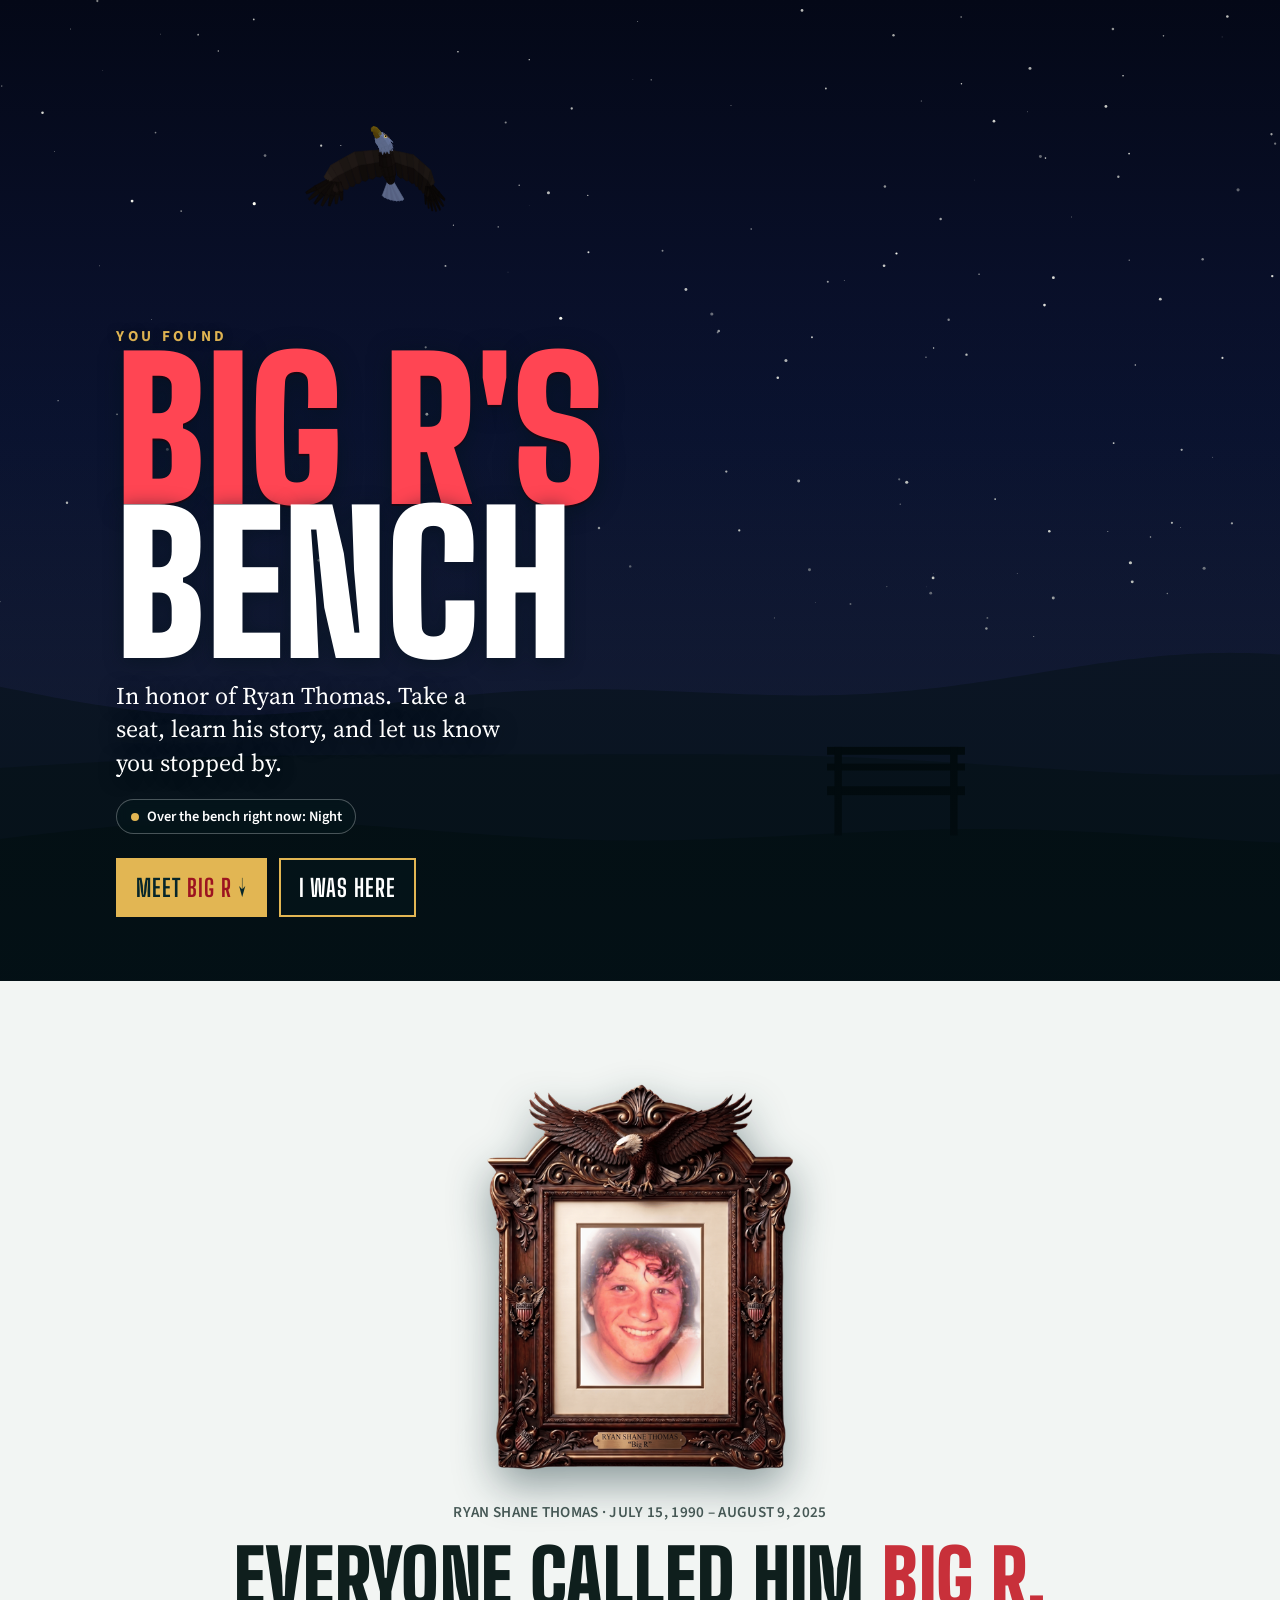
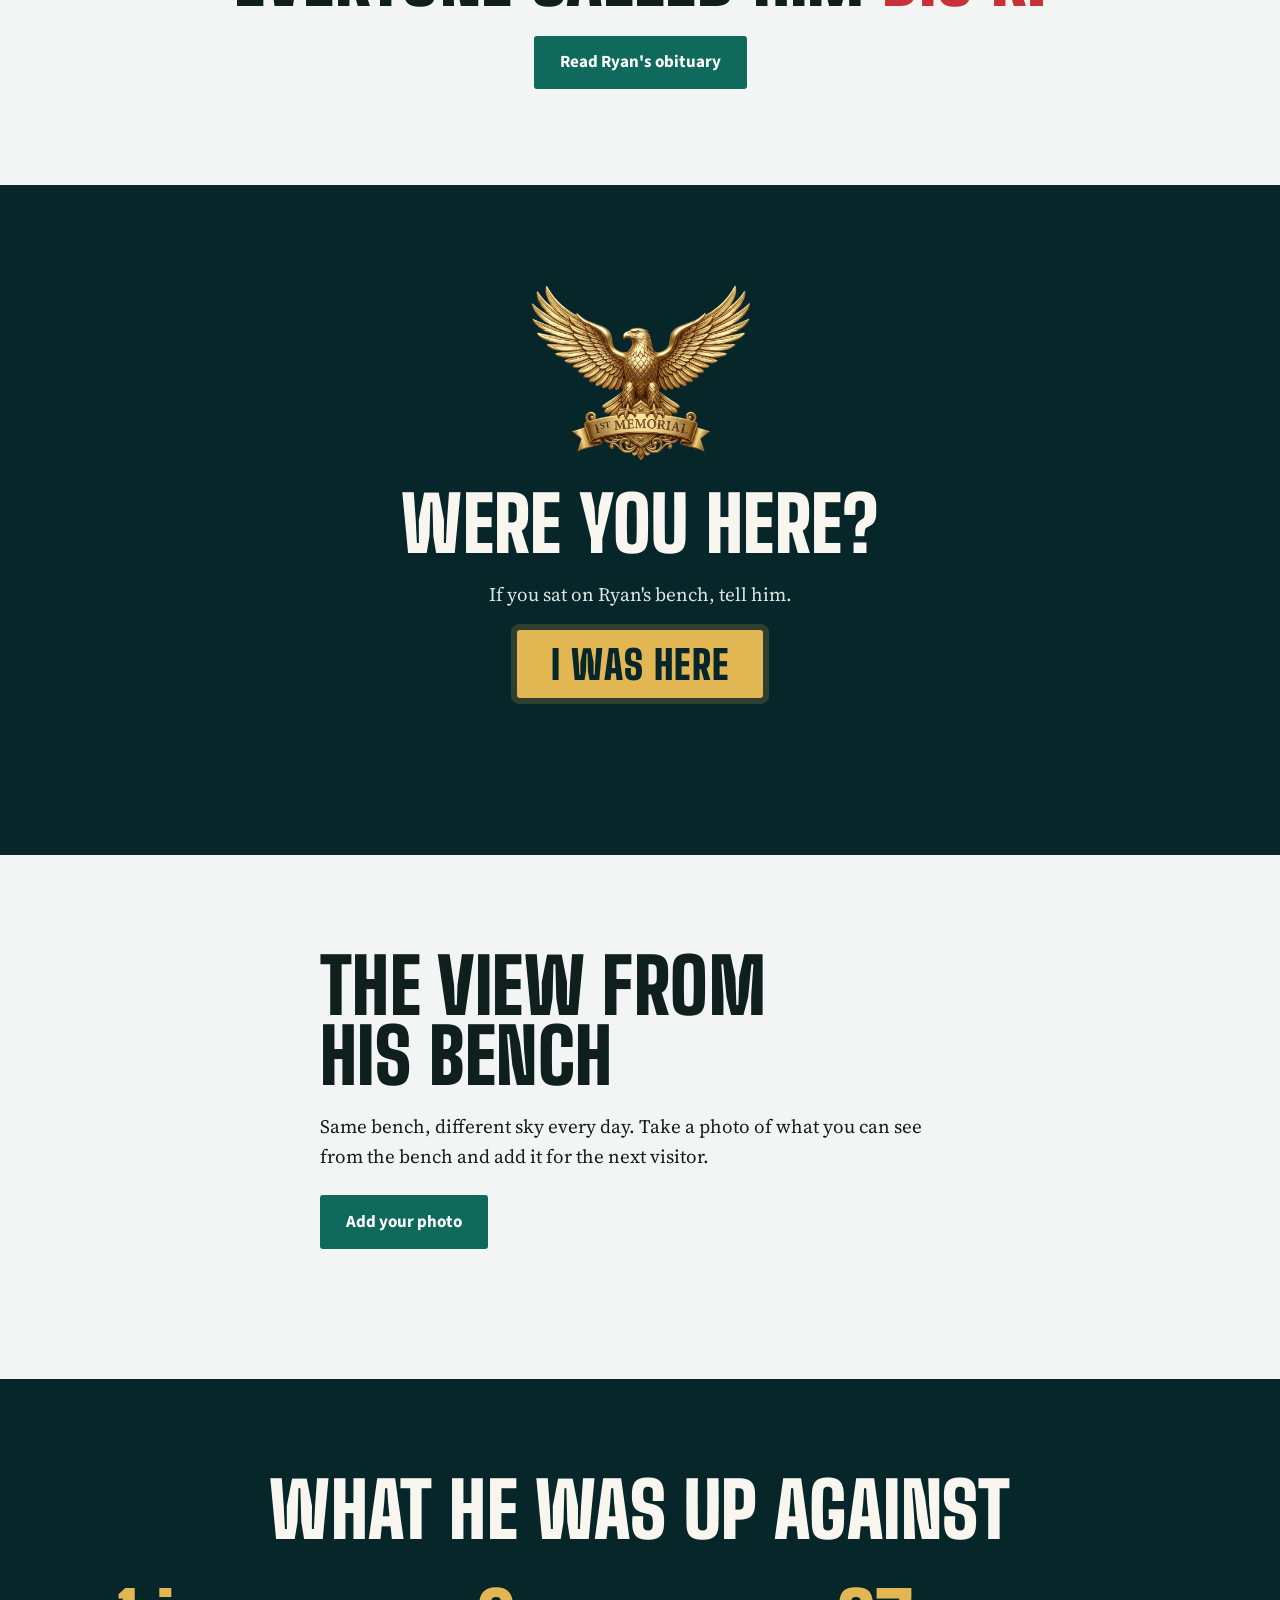
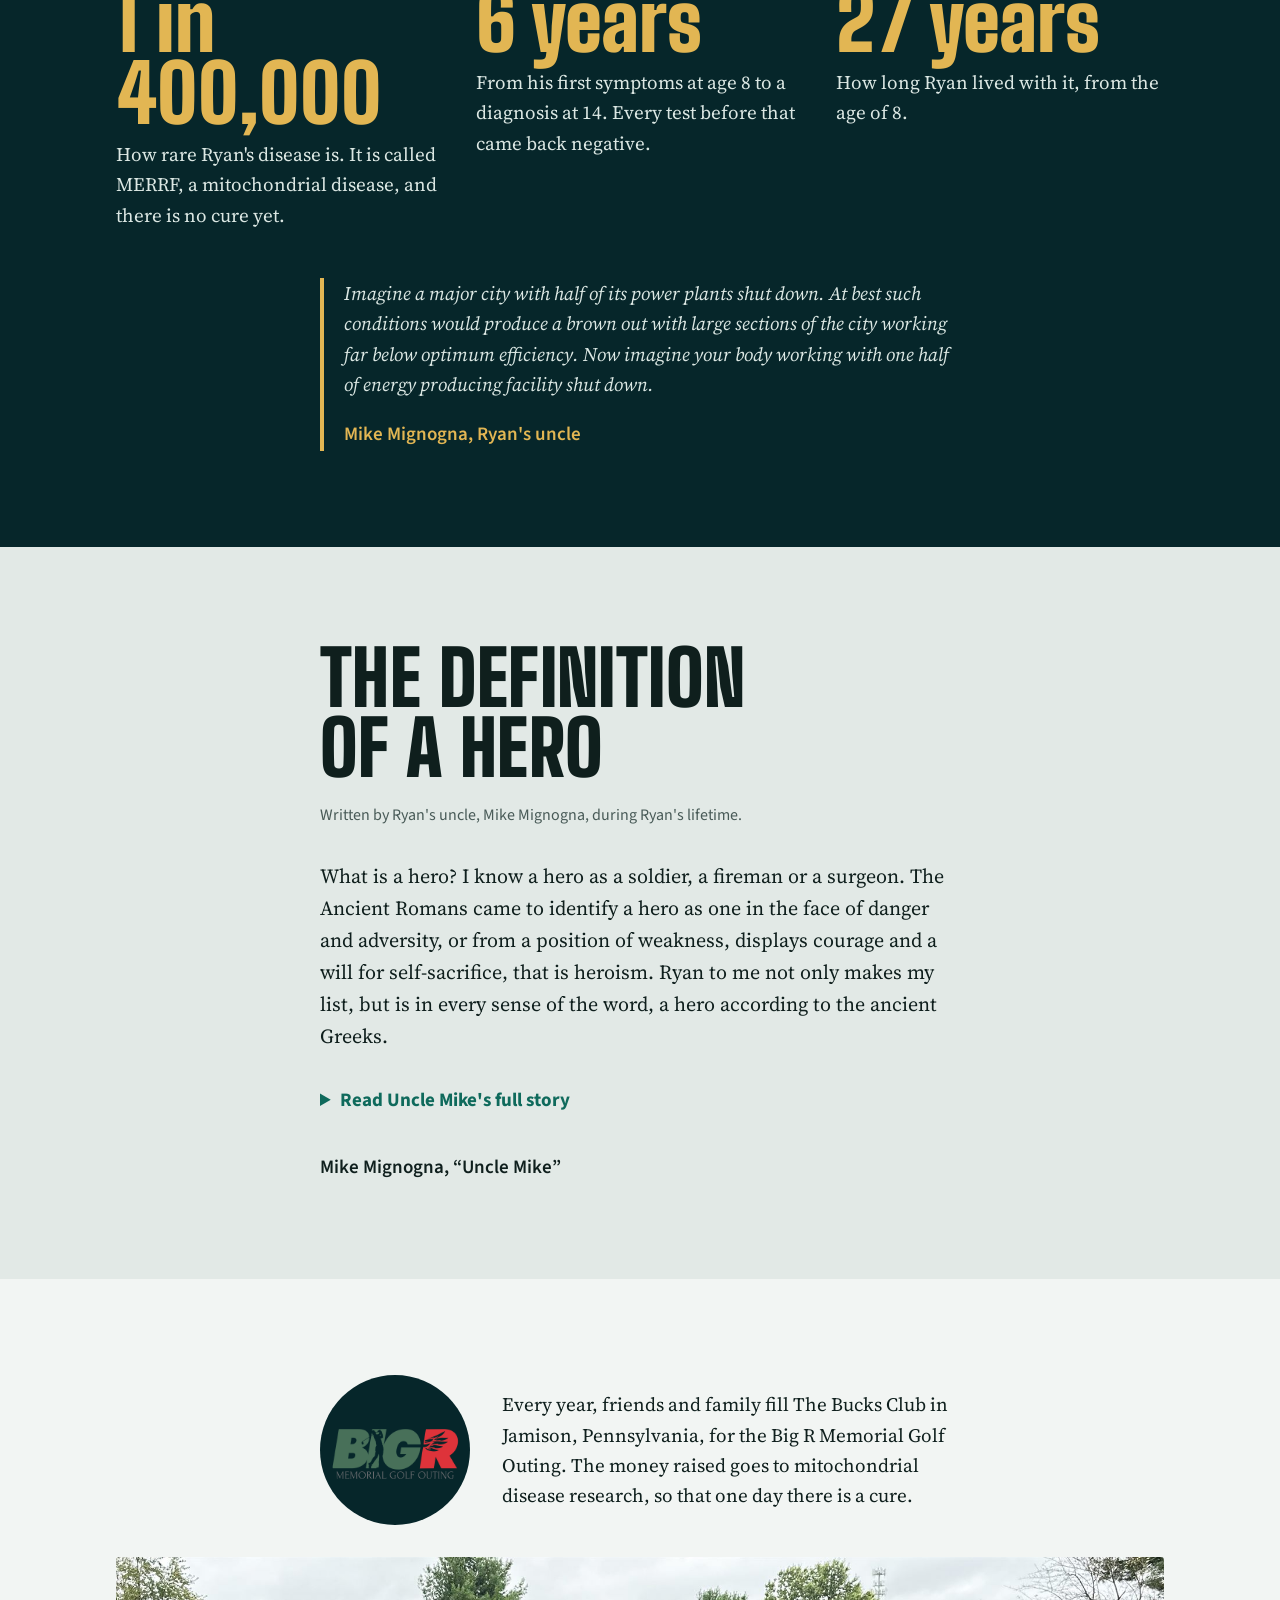
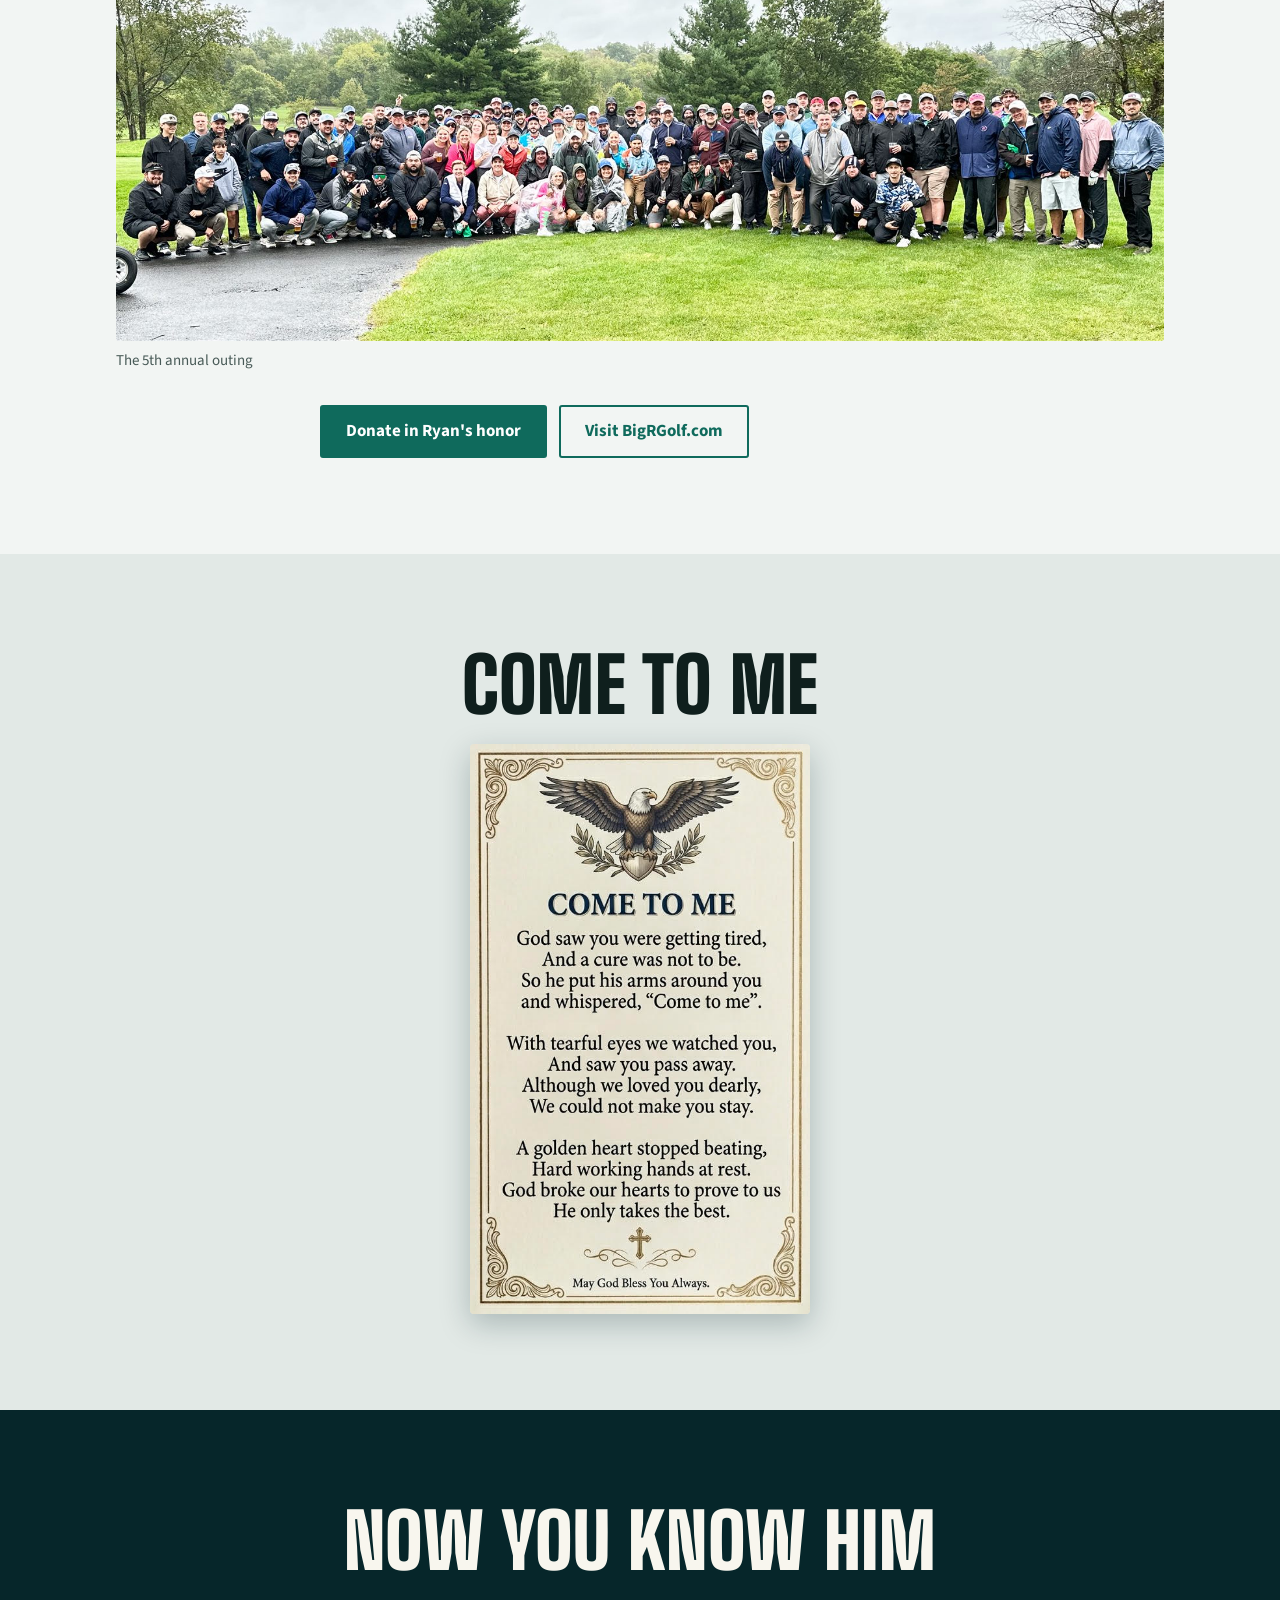
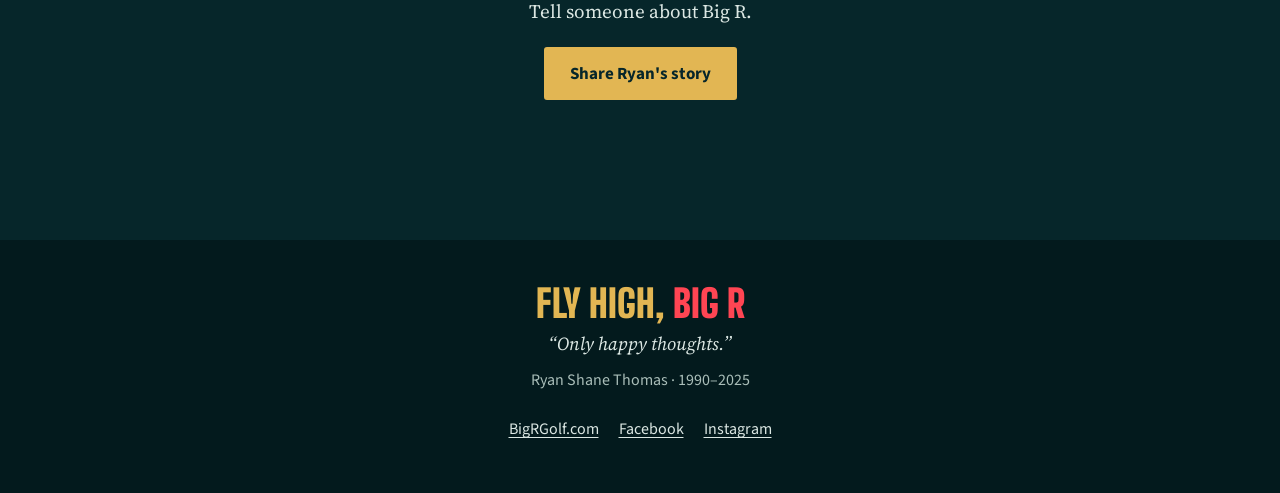
==== index.html @ 7f308e18 "Add files via upload" ====
<!DOCTYPE html>
<html lang="en">
<head>
<meta charset="utf-8">
<meta name="viewport" content="width=device-width, initial-scale=1, viewport-fit=cover">
<title>Ryan "Big R" Thomas · 1990–2025</title>
<meta name="description" content="You found Big R's bench. It's here for Ryan Shane Thomas, July 15, 1990 – August 9, 2025. Take a seat and meet him.">
<meta property="og:title" content="You found Big R's bench">
<meta property="og:description" content="It's here for Ryan &quot;Big R&quot; Thomas, 1990–2025. Take a seat and meet him.">
<meta property="og:image" content="https://bigrthomas.com/images/ryan-portrait.png">
<meta property="og:url" content="https://bigrthomas.com/">
<link rel="canonical" href="https://bigrthomas.com/">
<meta name="theme-color" content="#06262a">
<link rel="icon" href="images/big-r-logo.png">
<link rel="preconnect" href="https://fonts.googleapis.com">
<link rel="preconnect" href="https://fonts.gstatic.com" crossorigin>
<link rel="stylesheet" href="https://fonts.googleapis.com/css2?family=Big+Shoulders+Display:wght@700;900&family=Source+Sans+3:wght@400;600;700&family=Source+Serif+4:ital,opsz,wght@0,8..60,400;0,8..60,600;1,8..60,400&display=swap">
<link rel="stylesheet" href="styles.css?v=11">
</head>
<body>

<a class="skip" href="#meet">Skip to Ryan's story</a>

<header class="sky" id="top">
  <canvas id="sky-canvas" aria-hidden="true"></canvas>
  <div class="wrap sky-copy">
    <p class="kicker">You found</p>
    <h1><span class="bigr">Big R's</span><br>bench</h1>
    <p class="hook">In honor of Ryan Thomas. Take a seat, learn his story, and let us know you stopped by.</p>
    <p class="live">
      <span class="chip" id="sky-phase">The sky over the bench</span>
      <span class="chip pending" id="visit-chip" aria-hidden="true">0 visitors so far</span>
    </p>
    <div class="cues">
      <a class="cue" href="#meet">Meet <span class="bigr-on-gold">Big R</span> <span class="arrow" aria-hidden="true">↓</span></a>
      <a class="cue alt" href="#here">I was here</a>
    </div>
  </div>
</header>

<main>

<section class="band meet" id="meet">
  <div class="wrap meet-grid">
    <img class="portrait" src="images/ryan-portrait.png" width="462" height="576"
         alt="Ryan Thomas smiling, in a carved wooden frame topped with a bald eagle. The brass plate reads Ryan Shane Thomas, Big R.">
    <div class="meet-copy">
      <p class="label">Ryan Shane Thomas · <time datetime="1990-07-15">July 15, 1990</time> – <time datetime="2025-08-09">August 9, 2025</time></p>
      <h2 class="shout">Everyone called him <span class="bigr">Big R.</span></h2>
      <p><a class="button" href="obituary.html">Read Ryan's obituary</a></p>
    </div>
  </div>
</section>

<section class="band dark here" id="here">
  <div class="wrap narrow center">
    <img class="gold-eagle" src="images/first-memorial-outing.png" width="1024" height="628" loading="lazy" alt="">
    <h2 class="shout">Were you here?</h2>
    <p id="here-intro">If you sat on Ryan's bench, tell him.</p>
    <div class="tally" id="tally" hidden>
      <div class="digits" id="digits" aria-hidden="true"></div>
      <p class="tally-label" id="tally-label"></p>
      <p class="tally-last" id="tally-last"></p>
    </div>
    <p><button class="button gold big" id="here-button" type="button">I was here</button></p>
    <p class="hint" id="here-status" aria-live="polite"></p>
    <figure class="photo" id="bench-photo" hidden>
      <img src="" alt="The memorial bench honoring Ryan Big R Thomas">
    </figure>
    <p><a class="button ghost-light" id="bench-directions" href="#" hidden>Directions to the bench</a></p>
  </div>
</section>

<section class="band" id="view" hidden>
  <div class="wrap">
    <div class="narrow">
      <h2 class="shout">The view from his bench</h2>
      <p>Same bench, different sky every day. Take a photo of what you can see from the bench and add it for the next visitor.</p>
    </div>
    <div class="gallery" id="view-gallery"></div>
    <form class="upload narrow" id="upload-form" novalidate>
      <input class="visually-hidden" type="file" id="photo-input" accept="image/*">
      <label class="button" for="photo-input" id="photo-pick">Add your photo</label>
      <div class="upload-step" id="upload-step" hidden>
        <img id="photo-preview" alt="Your photo, ready to send">
        <label for="photo-name">First name (optional)</label>
        <input type="text" id="photo-name" maxlength="30" autocomplete="given-name">
        <p class="fine">Ryan's family looks at every photo before it appears here. By sending it, you agree it can be shown on this site.</p>
        <div class="actions">
          <button class="button" type="submit" id="photo-send">Send photo</button>
          <button class="button ghost" type="button" id="photo-cancel">Cancel</button>
        </div>
      </div>
      <p class="hint dark-text" id="upload-status" aria-live="polite"></p>
    </form>
  </div>
</section>

<section class="band dark fight" id="fight">
  <div class="wrap">
    <h2 class="shout center">What he was up against</h2>
    <dl class="figures">
      <div><dt>1 in 400,000</dt><dd>How rare Ryan's disease is. It is called MERRF, a mitochondrial disease, and there is no cure yet.</dd></div>
      <div><dt>6 years</dt><dd>From his first symptoms at age 8 to a diagnosis at 14. Every test before that came back negative.</dd></div>
      <div><dt>27 years</dt><dd>How long Ryan lived with it, from the age of 8.</dd></div>
    </dl>
    <blockquote class="pull narrow">
      <p>Imagine a major city with half of its power plants shut down. At best such conditions would produce a brown out with large sections of the city working far below optimum efficiency. Now imagine your body working with one half of energy producing facility shut down.</p>
      <footer>Mike Mignogna, Ryan's uncle</footer>
    </blockquote>
  </div>
</section>

<section class="band tinted" id="hero-letter">
  <div class="wrap narrow">
    <h2 class="shout">The definition of a hero</h2>
    <p class="section-note">Written by Ryan's uncle, Mike Mignogna, during Ryan's lifetime.</p>
    <blockquote class="letter">
      <p>What is a hero? I know a hero as a soldier, a fireman or a surgeon. The Ancient Romans came to identify a hero as one in the face of danger and adversity, or from a position of weakness, displays courage and a will for self-sacrifice, that is heroism. Ryan to me not only makes my list, but is in every sense of the word, a hero according to the ancient Greeks.</p>
      <details>
        <summary>Read Uncle Mike's full story</summary>
        <p>For those who have not had the pleasure to meet Ryan Thomas yet, I will tell you a little bit about this brave young man. Ryan's story starts on July 15th 1990, born a healthy, perfect little boy. Years later in 1997 and as Ryan enters into 2nd grade, his parents start their long journey into what no parent should have to do, they take their little boy to see a neurologist for what were his first symptoms - hand tremors. They are told it is nothing.</p>
        <p>In 1999, now a fourth grader and full of life and trouble as all young boys are, Ryan symptoms are now progressively getting worse. His tremors are the same, but is now experiencing a bit of unbalanceness in his walk. At this point, he is taken to Children's Hospital of Pennsylvania (CHOP) every 6 months for blood work. All result of which came up negative for every common and rare disease.</p>
        <p>In the year 2000, Ryan is now having difficulty walking which results in him tripping and falling. His body is showing signs of fatigue and tiredness, which resulted in frequent seizures. At this point Ryan is no longer able to walk and required a badass scooter to get around. The following years only are filled with testing, poking, prodding and trips to several doctors and specialists with only dead ends and no answers.</p>
        <p>In 2004, CHOP called and requested to see Bob and Leigh (Ryan's parents) without Ryan. They are told they have a diagnosis, it is a mitochondrial disease known as Myoclonic Epilepsy with Ragged Red Fibers, aka MERRF. The disease is extremely rare, believed to affect only 1/400,000, but CHOP is not able to give any more details about the disease or what Ryan's future would be.</p>
        <p>In 2005, Ryan was hospitalized at CHOP as a result of a simple cold. One of the results of this cold was back to back seizures. He was placed on anti-seizure medication, but the cold would not go away and Ryan grew weaker and weaker. The seizures continued and were becoming more violent, eventually causing Optic Atrophy. As a result Ryan can only see from a small part of his right eye.</p>
        <p>In 2007, Ryan is plagued with another cold which turns life threatening. He enters CHOP in January and is not released until May. During his stay he developed many complications, was intubated 4 times and also developed pancreatitis. The only way to get Ryan home would be to have a tracheotomy to assist in his breathing, and a gastric tube put in place for eating, forever changing Ryan's life.</p>
        <p>Ryan is now home surrounded by his loving family and friends and is always willing to give a smile to anyone. But for me, his Uncle, he makes me work for it.</p>
        <p>With every life's struggle there are challenges. For the Thomas', it's just their way of life - it is just what they do, and there isn't anything they wouldn't do for Ryan. What you won't find are excuses, pity or selfishness, they don't ask for help, they just do what needs to be done. That is why I am asking for your help in raising money for a great cause and hopefully one day our contribution will provide the ultimate relief, a cure for all mitochondrial diseases.</p>
        <p>Thank you!</p>
      </details>
      <footer>Mike Mignogna, “Uncle Mike”</footer>
    </blockquote>
  </div>
</section>

<section class="band tinted" id="gallery-section" hidden>
  <div class="wrap">
    <h2 class="shout narrow">Photos of Ryan</h2>
    <div class="gallery" id="gallery"></div>
  </div>
</section>

<section class="band" id="outing">
  <div class="wrap">
    <div class="outing-head narrow">
      <img class="logo" src="images/big-r-logo.png" width="700" height="700" loading="lazy" alt="Big R Memorial Golf Outing logo">
      <div>
        <p>Every year, friends and family fill The Bucks Club in Jamison, Pennsylvania, for the Big R Memorial Golf Outing. The money raised goes to mitochondrial disease research, so that one day there is a cure.</p>
      </div>
    </div>
    <figure class="photo wide">
      <img src="images/outing-group.jpg" width="1800" height="659" loading="lazy" alt="A large group of golfers gathered on the course at the 5th annual Big R outing">
      <figcaption>The 5th annual outing</figcaption>
    </figure>
    <p class="actions narrow">
      <a class="button" id="donate-link" href="https://bigrgolf.com" target="_blank" rel="noopener">Donate in Ryan's honor</a>
      <a class="button ghost" href="https://bigrgolf.com" target="_blank" rel="noopener">Visit BigRGolf.com</a>
    </p>
  </div>
</section>

<section class="band tinted" id="prayer">
  <div class="wrap narrow center">
    <h2 class="shout">Come to Me</h2>
    <img class="prayer-card" src="images/prayer-card.jpg" width="523" height="877" loading="lazy"
         alt="Ryan's prayer card, with the poem Come to Me beneath an eagle. It ends: May God bless you always.">
  </div>
</section>

<section class="band dark pass" id="pass">
  <div class="wrap narrow center">
    <h2 class="shout">Now you know him</h2>
    <p>Tell someone about Big R.</p>
    <p class="actions">
      <button class="button gold" id="share-button" type="button">Share Ryan's story</button>    </p>
    <p class="hint" id="share-status" aria-live="polite"></p>
  </div>
</section>

</main>

<footer class="site-footer">
  <div class="wrap center">
    <p class="forever">Fly high, <span class="bigr">Big R</span></p>
    <p class="happy">“Only happy thoughts.”</p>
    <p>Ryan Shane Thomas · 1990–2025</p>
    <p class="links">
      <a href="https://bigrgolf.com" target="_blank" rel="noopener">BigRGolf.com</a>
      <a href="https://www.facebook.com/Bigrinvitational" target="_blank" rel="noopener">Facebook</a>
      <a href="https://www.instagram.com/big_r_golf" target="_blank" rel="noopener">Instagram</a>
    </p>
  </div>
</footer>

<div class="salute" id="salute" hidden role="dialog" aria-modal="true" aria-labelledby="salute-title">
  <canvas id="salute-canvas" aria-hidden="true"></canvas>
  <div class="salute-card">
    <p class="kicker" id="salute-kicker">You are visitor</p>
    <p class="salute-number" id="salute-number"></p>
    <h2 id="salute-title">Thank you for sitting with <span class="bigr">Big R.</span></h2>
    <p id="salute-date"></p>
    <button class="button gold" id="salute-close" type="button">Close</button>
  </div>
</div>

<div class="lightbox" id="lightbox" hidden>
  <button type="button" id="lightbox-close" aria-label="Close photo">Close</button>
  <img src="" alt="">
  <p id="lightbox-caption"></p>
</div>

<script src="site-config.js?v=11"></script>
<script src="eagle.js?v=11"></script>
<script src="script.js?v=11"></script>
</body>
</html>
---- styles.css ----
/* Layout: the page opens on the live sky over Ryan's bench, with a bald eagle
   circling. Below it, loud stadium-size headings and plain reading text
   alternate between daylight bands and midnight-green bands with eagle gold. */
:root {
  --midnight: #06262a;     /* midnight green ground */
  --midnight-2: #0b3a3f;
  --green: #0f6a5c;        /* links and buttons on light */
  --gold: #e2b653;         /* eagle gold, on dark */
  --gold-dark: #8a6410;    /* gold on light */
  --red: #c8303a;          /* Big R logo red, on light */
  --red-bright: #ff4553;   /* the same red, lifted for dark grounds */
  --paper: #f2f5f3;
  --paper-tint: #e2e9e6;
  --ink: #0f1f1d;
  --ink-soft: #485a57;
  --line: #c3cfcb;
  --white: #f8f6ee;        /* eagle white */

  --display: "Big Shoulders Display", "Arial Narrow", Impact, sans-serif;
  --body: "Source Serif 4", Georgia, "Times New Roman", serif;
  --ui: "Source Sans 3", "Segoe UI", system-ui, sans-serif;
}

*, *::before, *::after { box-sizing: border-box; }
html { scroll-behavior: smooth; -webkit-text-size-adjust: 100%; }
body { margin: 0; background: var(--paper); color: var(--ink); font-family: var(--body); font-size: 1.1875rem; line-height: 1.6; }
img { max-width: 100%; height: auto; display: block; }
[hidden] { display: none !important; }
.visually-hidden { position: absolute; width: 1px; height: 1px; overflow: hidden; clip-path: inset(50%); white-space: nowrap; }

.wrap { max-width: 68rem; margin-inline: auto; padding-left: max(20px, env(safe-area-inset-left, 0px)); padding-right: max(20px, env(safe-area-inset-right, 0px)); }
.narrow { max-width: 40rem; margin-inline: auto; }
.wrap.narrow { max-width: calc(40rem + 40px); }
.center { text-align: center; }

.skip { position: absolute; left: -999px; top: 0; background: var(--gold); color: var(--midnight); padding: 8px 14px; font-family: var(--ui); z-index: 50; }
.skip:focus { left: 8px; top: 8px; }
a { color: var(--green); text-underline-offset: 3px; }
:focus-visible { outline: 3px solid var(--gold); outline-offset: 3px; }

h1, h2, h3 { margin: 0; text-wrap: balance; }
p { margin: 0 0 1.1em; }
p:last-child { margin-bottom: 0; }
h3 { font-family: var(--ui); font-weight: 700; font-size: 1.125rem; line-height: 1.3; }

.shout { font-family: var(--display); font-weight: 900; text-transform: uppercase; font-size: clamp(2.6rem, 11vw, 4.75rem); line-height: 0.92; letter-spacing: 0.005em; margin-bottom: 1.25rem; }
.bigr { color: var(--red); }
.dark .bigr, .sky .bigr, .salute .bigr, .site-footer .bigr { color: var(--red-bright); }
.sky .bigr { text-shadow: 0 2px 0 rgba(40, 0, 6, 0.55), 0 4px 22px rgba(3, 18, 26, 0.6); }
.bigr-on-gold { color: #9c1420; }
.dark .shout { color: var(--white); }
.kicker { font-family: var(--ui); font-weight: 700; font-size: 0.95rem; letter-spacing: 0.24em; text-transform: uppercase; margin: 0; }
.label { font-family: var(--ui); font-weight: 600; font-size: 0.95rem; letter-spacing: 0.06em; text-transform: uppercase; color: var(--ink-soft); }
.section-note { font-family: var(--ui); font-size: 1rem; color: var(--ink-soft); margin-bottom: 2rem; }

/* ---------- Sky hero ---------- */
.sky { position: relative; min-height: min(100svh, 56rem); background: var(--midnight); color: #fff; display: flex; align-items: flex-end; overflow: hidden; }
#sky-canvas { position: absolute; inset: 0; width: 100%; height: 100%; display: block; }
.sky-copy { position: relative; width: 100%; padding-top: 36svh; padding-bottom: calc(2rem + env(safe-area-inset-bottom, 0px)); text-shadow: 0 2px 18px rgba(3, 18, 26, 0.55); }
.sky .kicker { color: var(--gold); text-shadow: 0 1px 8px rgba(3, 18, 26, 0.8); }
.sky h1 { font-family: var(--display); font-weight: 900; text-transform: uppercase; font-size: clamp(4.75rem, 25vw, 12rem); line-height: 0.8; letter-spacing: -0.005em; margin: 0.35rem 0 1.1rem; }
.hook { font-size: clamp(1.2rem, 4.6vw, 1.5rem); line-height: 1.4; max-width: 24rem; margin-bottom: 1.25rem; }
.live { display: flex; flex-wrap: wrap; gap: 0.5rem; margin-bottom: 1.5rem; text-shadow: none; }
.chip { font-family: var(--ui); font-size: 0.9rem; font-weight: 600; background: rgba(4, 22, 28, 0.6); border: 1px solid rgba(255, 255, 255, 0.28); border-radius: 999px; padding: 0.3rem 0.85rem; -webkit-backdrop-filter: blur(6px); backdrop-filter: blur(6px); }
.chip { transition: opacity 0.6s ease; }
.chip.pending { visibility: hidden; opacity: 0; }
.chip::before { content: ""; display: inline-block; width: 8px; height: 8px; border-radius: 50%; background: var(--gold); margin-right: 0.5rem; }
.cue { display: inline-block; font-family: var(--display); font-weight: 700; text-transform: uppercase; font-size: 1.5rem; letter-spacing: 0.04em; color: var(--midnight); background: var(--gold); padding: 0.65rem 1.25rem; text-decoration: none; text-shadow: none; }
.cue .arrow { display: inline-block; animation: nudge 1.8s ease-in-out infinite; }
.cues { display: flex; flex-wrap: wrap; gap: 0.75rem; }
.cue.alt { background: rgba(4, 22, 28, 0.55); color: #fff; box-shadow: inset 0 0 0 2px var(--gold); }
@keyframes nudge { 0%, 100% { transform: translateY(0); } 50% { transform: translateY(5px); } }

/* ---------- Bands ---------- */
.band { padding-block: 4rem; }
.band.tinted { background: var(--paper-tint); }
.band.dark { background: var(--midnight); color: #dbe7e3; }
.band.dark a:not(.button) { color: var(--gold); }

/* Meet */
.meet-grid { display: grid; gap: 2rem; align-items: center; }
.meet .portrait { width: min(72vw, 320px); margin-inline: auto; filter: drop-shadow(0 16px 22px rgba(6, 38, 42, 0.45)); }
.say { font-size: clamp(1.3rem, 5vw, 1.6rem); line-height: 1.35; margin-bottom: 0.9em; }
.aside { font-style: italic; color: var(--ink-soft); }
.meet-grid { justify-items: center; text-align: center; gap: 1.5rem; }
.meet-copy { width: 100%; min-width: 0; }
.meet .label { white-space: nowrap; letter-spacing: 0.02em; font-size: min(0.95rem, 3.35vw); margin-bottom: 1.1rem; }
.meet .shout { margin-bottom: 1.5rem; }

/* The fight */
.figures { margin: 2.5rem 0; display: grid; gap: 2rem; grid-template-columns: repeat(auto-fit, minmax(15rem, 1fr)); }
.figures dt { font-family: var(--display); font-weight: 900; font-size: clamp(3.5rem, 15vw, 5rem); line-height: 0.9; color: var(--gold); font-variant-numeric: tabular-nums; }
.figures dd { margin: 0.6rem 0 0; max-width: 22rem; }
.pull { margin: 3rem auto 0; border-left: 4px solid var(--gold); padding-left: 1.25rem; font-style: italic; }
.pull footer { font-family: var(--ui); font-style: normal; font-weight: 600; margin-top: 0.75rem; color: var(--gold); }

/* Timeline */
.timeline { list-style: none; margin: 0; padding: 0; border-left: 3px solid var(--line); }
.timeline li { position: relative; display: grid; grid-template-columns: 5rem minmax(0, 1fr); gap: 0.75rem; padding: 0 0 2rem 1.25rem; }
.timeline li:last-child { padding-bottom: 0; }
.timeline li::before { content: ""; position: absolute; left: -9px; top: 0.6rem; width: 15px; height: 15px; border-radius: 50%; background: var(--paper); border: 3px solid var(--green); }
.timeline li:last-child::before { background: var(--red); border-color: var(--red); }
.year { font-family: var(--display); font-weight: 900; font-size: 1.9rem; line-height: 1.1; color: var(--green); font-variant-numeric: tabular-nums; }
.timeline p { margin-top: 0.3rem; }

/* Letter */
blockquote { margin: 0; }
.letter > p:first-child { font-size: 1.25rem; }
.letter footer { font-family: var(--ui); font-weight: 600; margin-top: 1.5rem; }
details { margin-top: 0.5rem; }
summary { font-family: var(--ui); font-weight: 700; color: var(--green); cursor: pointer; padding: 0.75rem 0; }
details[open] summary { margin-bottom: 0.5rem; }

/* I was here */
.here { background: radial-gradient(ellipse 90% 60% at 50% 0%, var(--midnight-2), var(--midnight) 70%); }
.gold-eagle { width: min(70vw, 300px); margin: 0 auto 1.5rem; }
.tally { margin: 2rem 0 1.75rem; }
.digits { display: flex; justify-content: center; gap: 6px; }
.digits span { font-family: var(--display); font-weight: 900; font-size: clamp(3.5rem, 17vw, 5.5rem); line-height: 1; min-width: 0.72em; padding: 0.12em 0.1em 0.06em; background: #021518; color: var(--gold); border: 1px solid rgba(226, 182, 83, 0.45); border-radius: 6px; font-variant-numeric: tabular-nums; }
.tally-label { font-family: var(--ui); font-weight: 700; letter-spacing: 0.14em; text-transform: uppercase; font-size: 0.95rem; margin: 0.9rem 0 0.2rem; color: var(--white); }
.tally-last { font-family: var(--ui); font-size: 0.95rem; color: #a9bdb8; margin: 0; }
.bench-line { margin-top: 2.5rem; color: #b9cbc6; }

/* Photos */
.photo { margin: 2rem 0; }
.photo img { width: 100%; border-radius: 3px; }
figcaption { font-family: var(--ui); font-size: 0.9375rem; color: var(--ink-soft); margin-top: 0.5rem; }
.gallery { display: grid; grid-template-columns: repeat(auto-fill, minmax(150px, 1fr)); gap: 10px; margin-block: 1.75rem; }
.gallery:empty { display: none; }
.gallery button { position: relative; padding: 0; border: 0; background: var(--paper-tint); cursor: zoom-in; aspect-ratio: 1; overflow: hidden; border-radius: 3px; }
.gallery img { width: 100%; height: 100%; object-fit: cover; }
.gallery .who { position: absolute; left: 0; right: 0; bottom: 0; padding: 1.2rem 0.5rem 0.35rem; font-family: var(--ui); font-size: 0.8rem; color: #fff; text-align: left; background: linear-gradient(transparent, rgba(0, 0, 0, 0.7)); }

.upload { margin-top: 1.5rem; }
.upload-step { margin-top: 1.25rem; display: grid; gap: 0.6rem; }
.upload-step img { max-height: 320px; width: auto; border-radius: 3px; }
.upload-step label { font-family: var(--ui); font-weight: 600; font-size: 1rem; }
.upload-step input[type="text"] { font: inherit; font-family: var(--ui); padding: 0.7rem 0.8rem; border: 1px solid var(--line); border-radius: 3px; background: #fff; color: var(--ink); max-width: 20rem; }
.fine { font-family: var(--ui); font-size: 0.9rem; color: var(--ink-soft); margin: 0; }

.outing-head { display: flex; flex-wrap: wrap; align-items: center; gap: 1.25rem 2rem; }
.outing-head .logo { width: 150px; background: var(--midnight); border-radius: 50%; padding: 10px; flex: none; }
.outing-head > div { flex: 1 1 18rem; min-width: 0; }
.prayer-card { width: min(100%, 340px); margin: 1.5rem auto 0; border-radius: 4px; box-shadow: 0 10px 30px rgba(6, 38, 42, 0.25); }

/* Buttons */
.actions { display: flex; flex-wrap: wrap; gap: 0.75rem; }
.center .actions { justify-content: center; }
.button { display: inline-block; font-family: var(--ui); font-weight: 700; font-size: 1.0625rem; line-height: 1.2; padding: 0.9rem 1.5rem; border-radius: 3px; border: 2px solid var(--green); background: var(--green); color: #fff; text-decoration: none; cursor: pointer; }
.button:hover { filter: brightness(1.08); }
.button:disabled { opacity: 0.6; cursor: default; }
.button.ghost { background: transparent; color: var(--green); }
.button.gold { background: var(--gold); border-color: var(--gold); color: var(--midnight); }
.button.ghost-light { background: transparent; border-color: rgba(226, 182, 83, 0.7); color: var(--white); }
.button.big { font-family: var(--display); font-weight: 900; text-transform: uppercase; letter-spacing: 0.03em; font-size: clamp(1.9rem, 8vw, 2.5rem); padding: 0.55rem 2rem 0.45rem; box-shadow: 0 0 0 6px rgba(226, 182, 83, 0.18); }
.hint { font-family: var(--ui); font-size: 0.95rem; color: #a9bdb8; min-height: 1.5em; margin-top: 0.75rem; }
.hint.dark-text { color: var(--ink-soft); }

/* Ryan's own words, and the obituary page */
.quote-big { margin: 0 0 2rem; }
.quote-big p { font-family: var(--display); font-weight: 900; text-transform: uppercase; font-size: clamp(2rem, 8.5vw, 3.4rem); line-height: 0.98; color: var(--ink); text-wrap: balance; margin: 0; }
.quote-big p::before { content: "\201C"; color: var(--red); }
.quote-big p::after { content: "\201D"; color: var(--red); }
.quote-big footer { font-family: var(--ui); font-weight: 700; letter-spacing: 0.08em; text-transform: uppercase; font-size: 0.95rem; color: var(--ink-soft); margin-top: 1rem; }
.traits { list-style: none; margin: 0 0 1.75rem; padding: 0; border-top: 1px solid var(--line); }
.traits li { padding: 0.85rem 0; border-bottom: 1px solid var(--line); }
.happy-line { font-size: 1.3rem; margin-bottom: 1.5rem; }
.happy { font-family: var(--body); font-style: italic; font-size: 1.15rem; color: #dbe7e3; margin-bottom: 0.6rem; }

.page-head { background: radial-gradient(ellipse 90% 80% at 50% 0%, var(--midnight-2), var(--midnight) 75%); color: var(--white); padding-block: 1.5rem 3rem; }
.page-head .back { display: inline-block; font-family: var(--ui); font-weight: 600; color: var(--gold); text-decoration: none; padding: 0.5rem 0; margin-bottom: 2rem; }
.page-head .kicker { color: var(--gold); }
.page-head h1 { font-family: var(--display); font-weight: 900; text-transform: uppercase; font-size: clamp(3rem, 14vw, 5.5rem); line-height: 0.88; margin: 0.4rem 0 0.9rem; }
.page-dates { font-family: var(--ui); font-size: 1.1rem; margin: 0; color: #dbe7e3; }
.page-head .bigr { color: var(--red-bright); font-weight: 700; }
.obit .lede { font-size: 1.375rem; line-height: 1.5; }
.obit .quote-big { margin-block: 2.5rem; }
.obit-actions { margin-top: 2.5rem; }

/* Thunderstorm behind the warrior quote */
.obit-rest { padding-top: 3rem; }
.storm { --flash: 0; position: relative; overflow: hidden; background: #0b1220; color: #fff; padding-block: 5.5rem; isolation: isolate; }
#storm-canvas { position: absolute; inset: 0; width: 100%; height: 100%; display: block; z-index: -1; }
.storm-quote { margin: 0; }
.storm-quote p {
  font-family: var(--display); font-weight: 900; text-transform: uppercase; text-align: center; text-wrap: balance;
  font-size: clamp(2.1rem, 9vw, 3.8rem); line-height: 1; margin: 0; color: #f4f8ff;
  text-shadow:
    0 0 6px rgba(200, 225, 255, calc(0.55 + 0.45 * var(--flash))),
    0 0 18px rgba(140, 185, 255, calc(0.45 + 0.55 * var(--flash))),
    0 0 42px rgba(90, 140, 255, calc(0.35 + 0.65 * var(--flash)));
}
.storm-strong { display: block; margin-top: 0.35em; font-size: 1.25em; color: #fff; }
.storm-sound-row { text-align: center; margin: 2.25rem 0 0; }
.storm-sound { font-family: var(--ui); font-weight: 600; font-size: 0.95rem; color: #dfe9ff; background: rgba(8, 14, 28, 0.55); border: 1px solid rgba(170, 200, 255, 0.5); border-radius: 999px; padding: 0.55rem 1.1rem; cursor: pointer; }
.storm-sound::before { content: ""; display: inline-block; width: 0.55em; height: 0.55em; border-radius: 50%; background: rgba(170, 200, 255, 0.4); margin-right: 0.5em; vertical-align: 0.05em; }
.storm-sound[aria-pressed="true"]::before { background: #9cc2ff; box-shadow: 0 0 8px #9cc2ff; }

/* Footer */
.site-footer { background: #031a1d; color: #a9bdb8; padding-block: 2.75rem calc(2.75rem + env(safe-area-inset-bottom, 0px)); font-family: var(--ui); font-size: 1rem; }
.forever { font-family: var(--display); font-weight: 900; text-transform: uppercase; font-size: 2.4rem; line-height: 1; color: var(--gold); margin-bottom: 0.4rem; }
.site-footer .links { display: flex; flex-wrap: wrap; justify-content: center; gap: 0.25rem 1.25rem; margin-top: 1rem; }
.site-footer a { color: #dbe7e3; padding: 0.4rem 0; }

/* Salute overlay */
.salute { position: fixed; inset: 0; z-index: 40; background: rgba(3, 20, 23, 0.94); display: flex; align-items: center; justify-content: center; padding: 20px; }
#salute-canvas { position: absolute; inset: 0; width: 100%; height: 100%; pointer-events: none; }
.salute-card { position: relative; text-align: center; color: var(--white); max-width: 26rem; animation: rise 0.7s ease-out 0.9s both; }
.salute-card .kicker { color: var(--gold); }
.salute-number { font-family: var(--display); font-weight: 900; font-size: clamp(6rem, 34vw, 11rem); line-height: 0.9; color: var(--gold); margin: 0.1em 0; font-variant-numeric: tabular-nums; }
.salute-card h2 { font-family: var(--display); font-weight: 900; text-transform: uppercase; font-size: clamp(1.9rem, 8vw, 2.6rem); line-height: 1; margin-bottom: 0.75rem; }
.salute-card p { font-family: var(--ui); }
.salute-card .button { margin-top: 1rem; }
@keyframes rise { from { opacity: 0; transform: translateY(24px); } to { opacity: 1; transform: none; } }

/* Lightbox */
.lightbox { position: fixed; inset: 0; background: rgba(3, 20, 23, 0.95); z-index: 45; display: flex; flex-direction: column; align-items: center; justify-content: center; gap: 0.75rem; padding: 3.5rem 16px 1.5rem; }
.lightbox img { max-height: 78vh; width: auto; border-radius: 3px; }
.lightbox p { color: #dbe7e3; font-family: var(--ui); margin: 0; text-align: center; }
.lightbox button { position: absolute; top: calc(12px + env(safe-area-inset-top, 0px)); right: 12px; font-family: var(--ui); font-size: 1rem; font-weight: 700; background: transparent; color: var(--white); border: 1px solid rgba(226, 182, 83, 0.7); border-radius: 3px; padding: 0.5rem 0.9rem; cursor: pointer; }

@media (min-width: 48rem) {
  .band { padding-block: 6rem; }
  .sky-copy { padding-bottom: 4rem; }
}
@media (prefers-reduced-motion: reduce) {
  html { scroll-behavior: auto; }
  .cue .arrow, .salute-card { animation: none; }
}
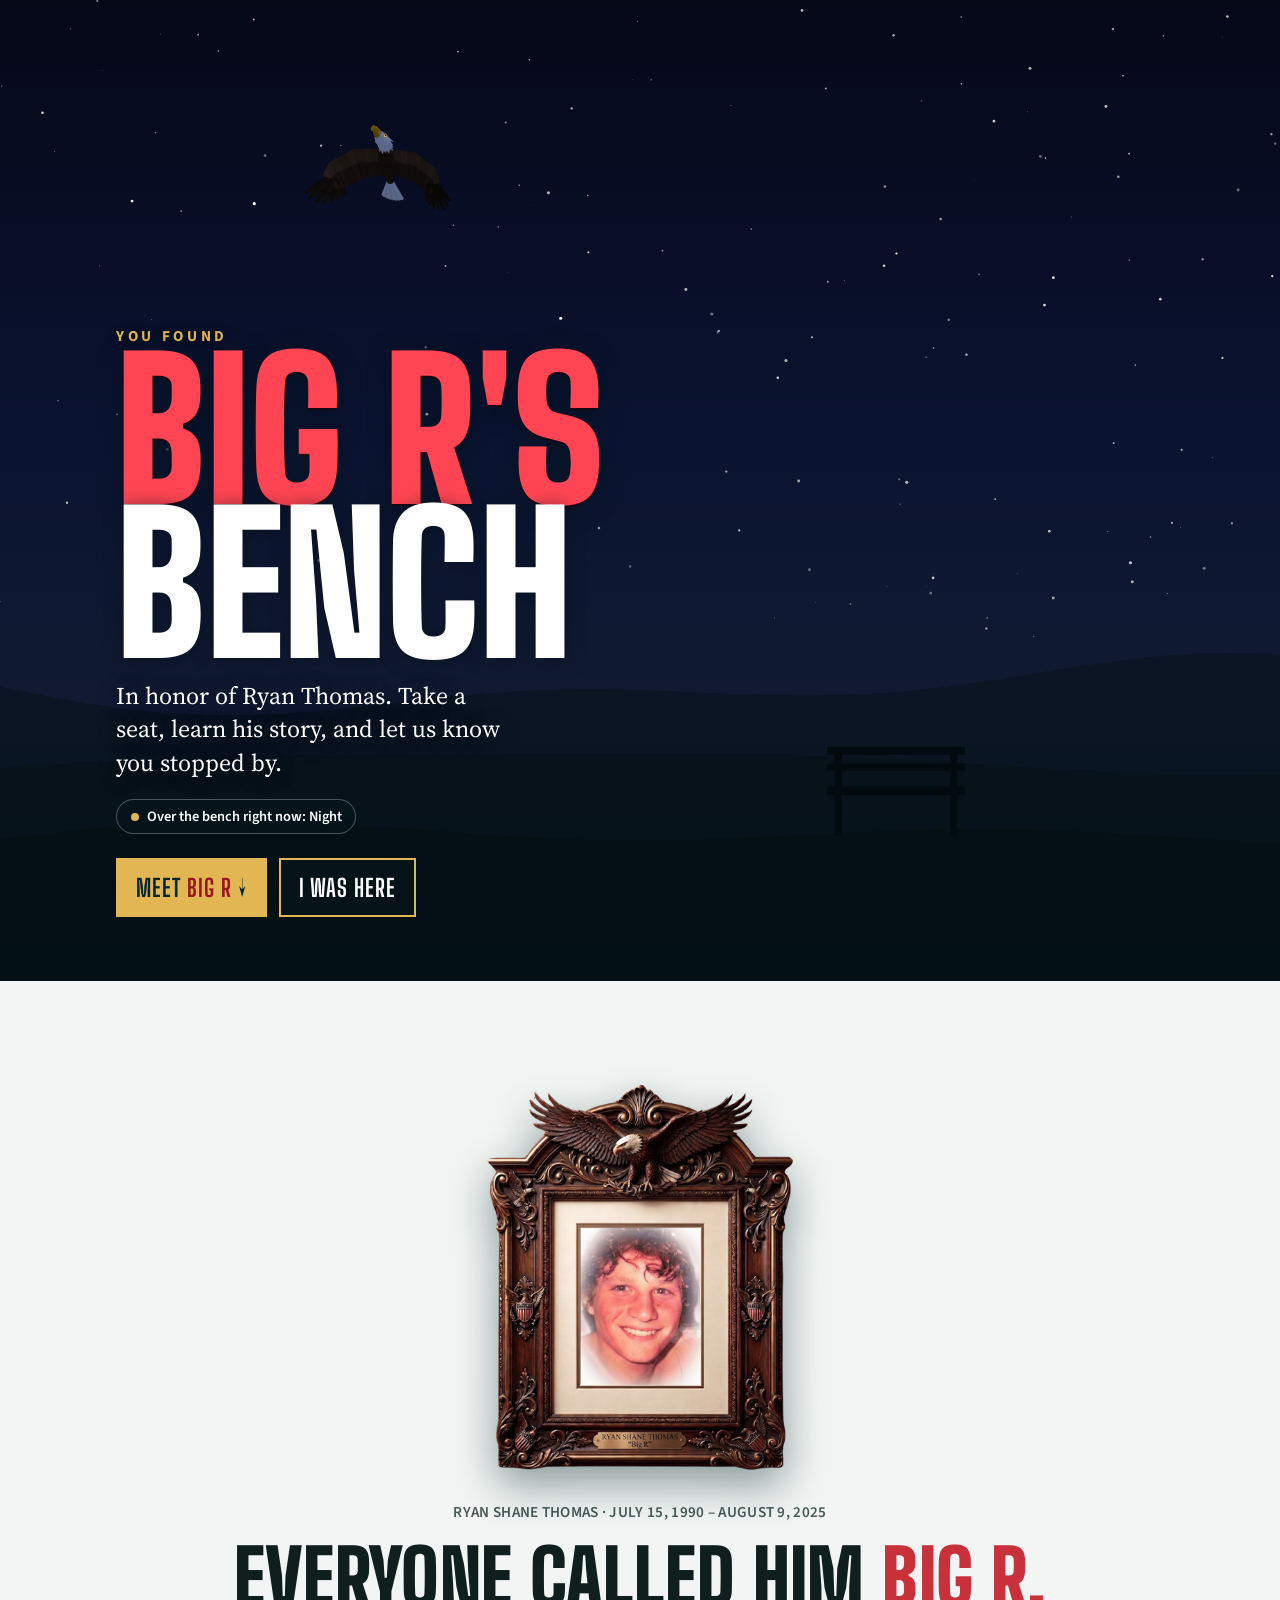
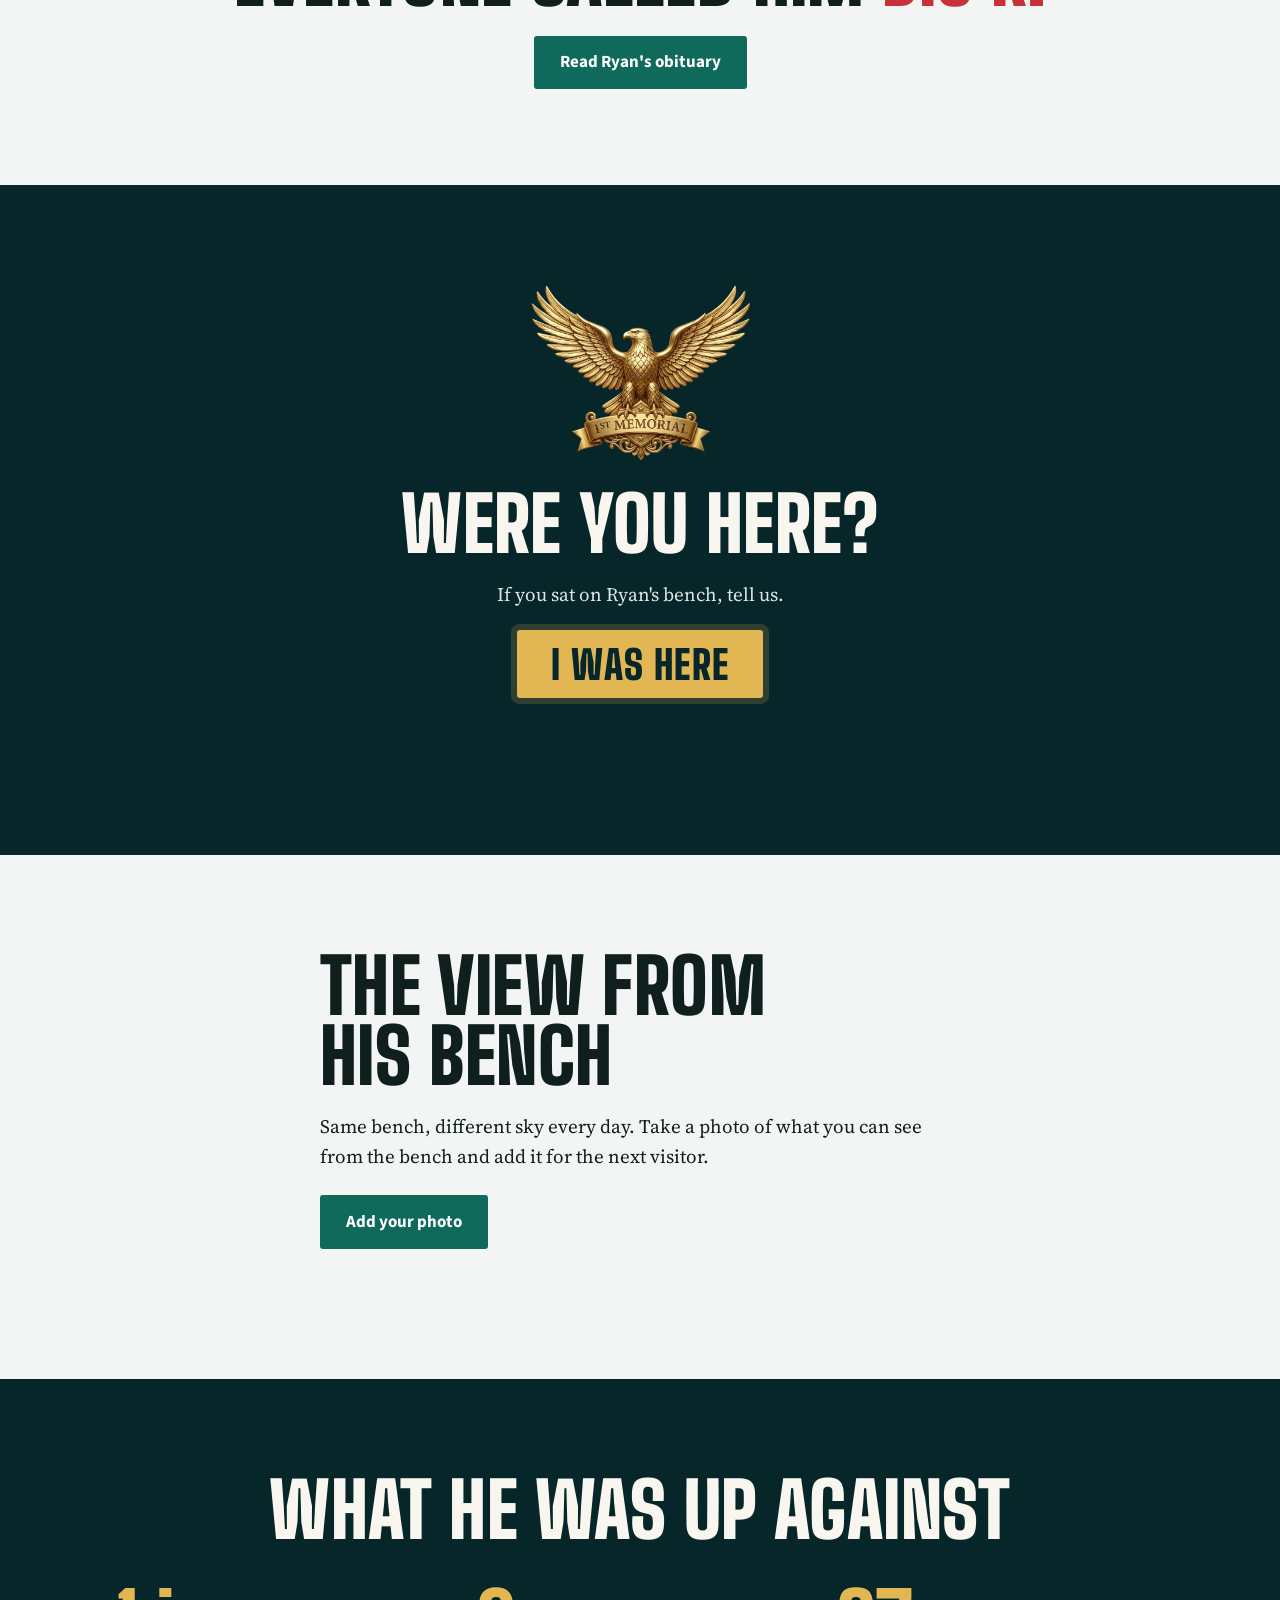
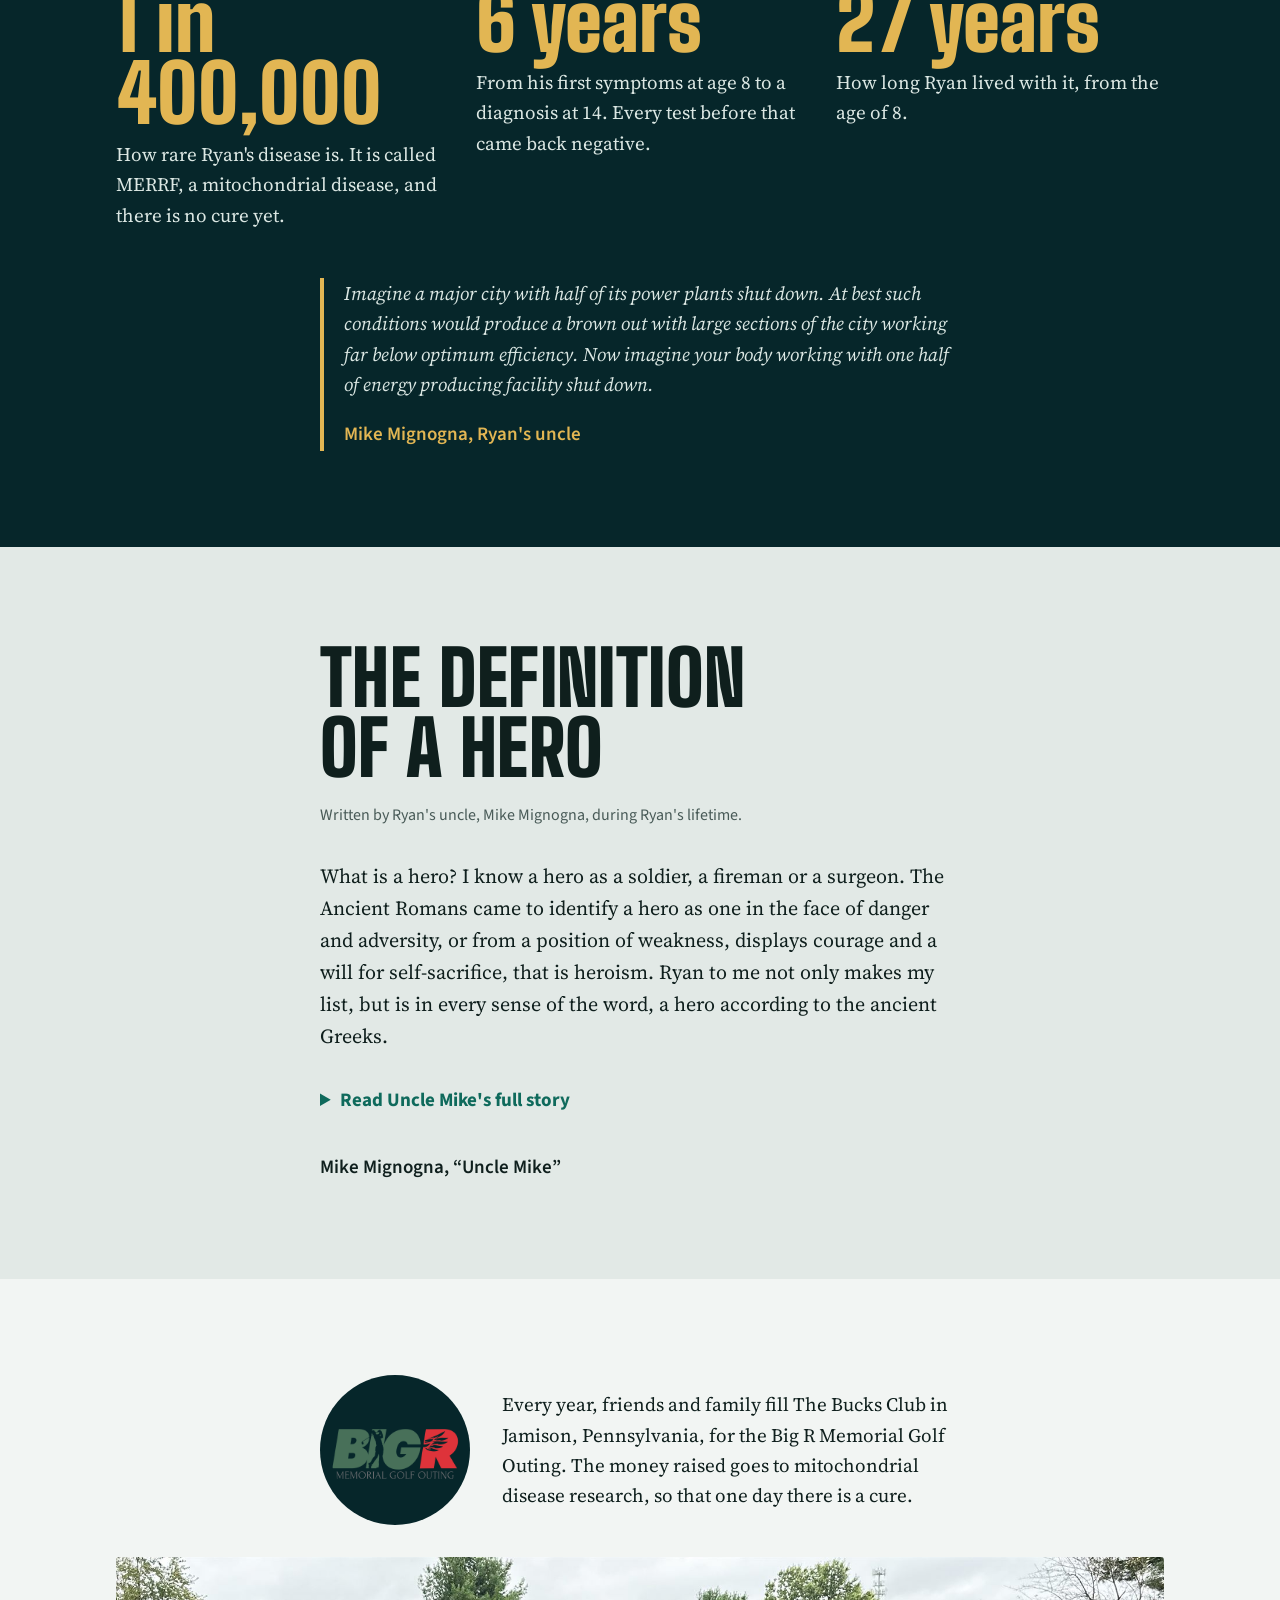
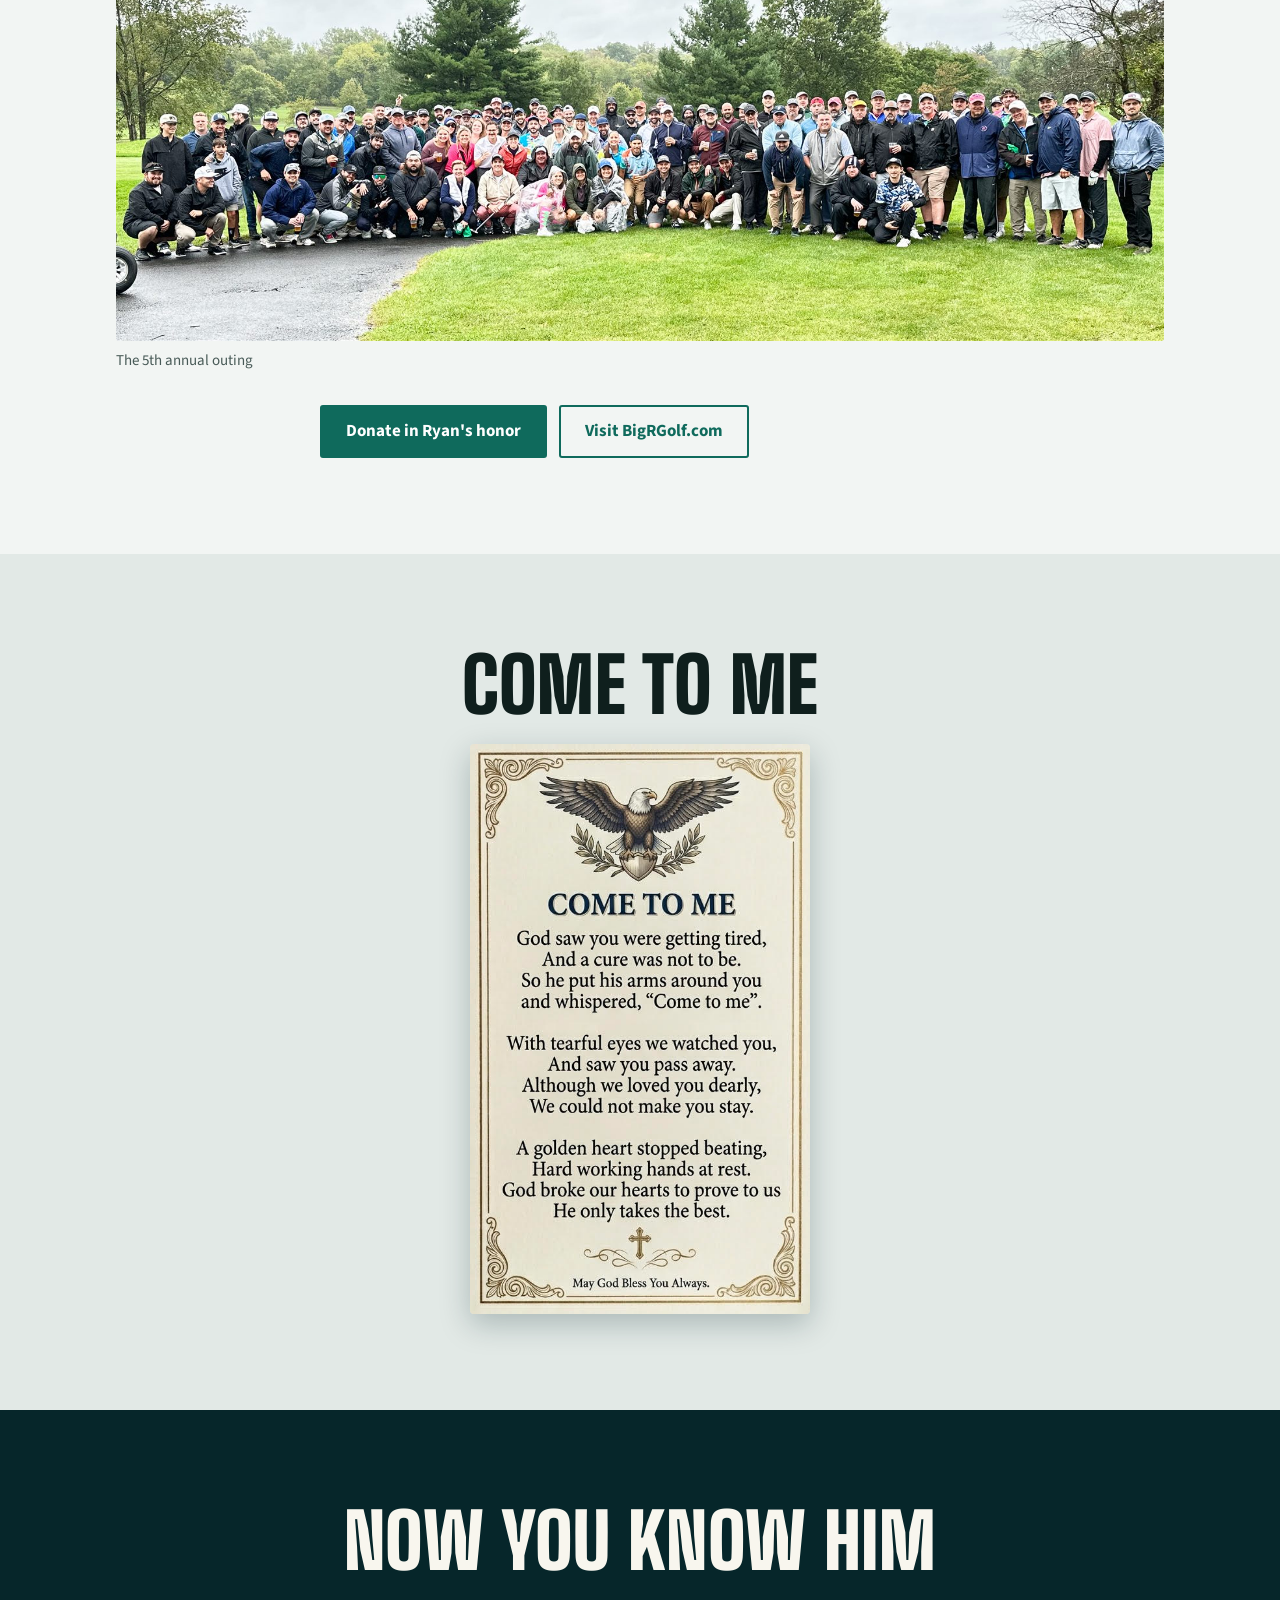
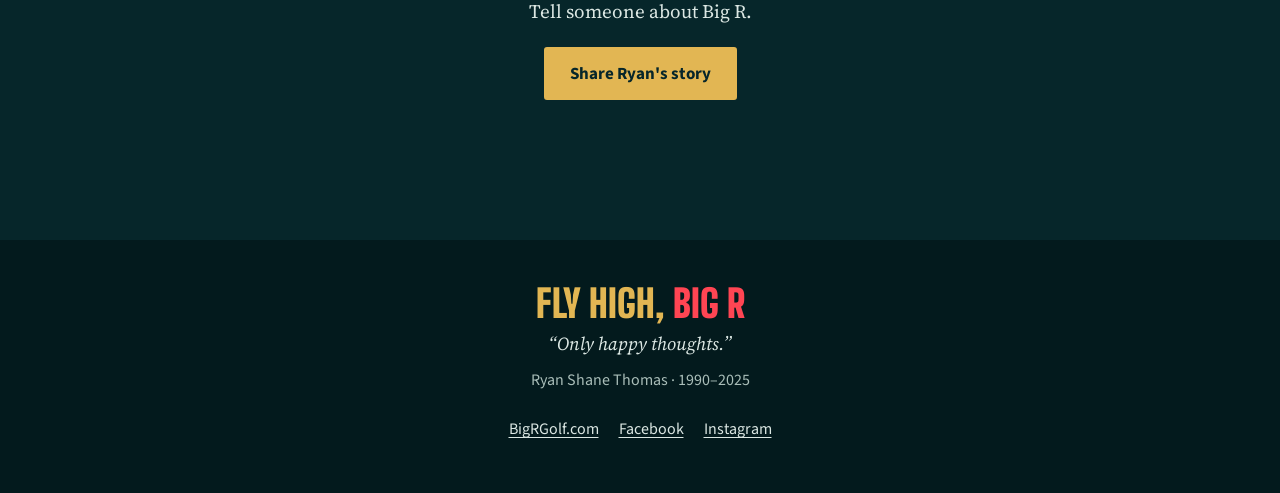
==== commit 7fac61b3: "Update index.html" ====
--- a/index.html
+++ b/index.html
@@ -56,7 +56,7 @@
   <div class="wrap narrow center">
     <img class="gold-eagle" src="images/first-memorial-outing.png" width="1024" height="628" loading="lazy" alt="">
     <h2 class="shout">Were you here?</h2>
-    <p id="here-intro">If you sat on Ryan's bench, tell him.</p>
+    <p id="here-intro">If you sat on Ryan's bench, tell us.</p>
     <div class="tally" id="tally" hidden>
       <div class="digits" id="digits" aria-hidden="true"></div>
       <p class="tally-label" id="tally-label"></p>
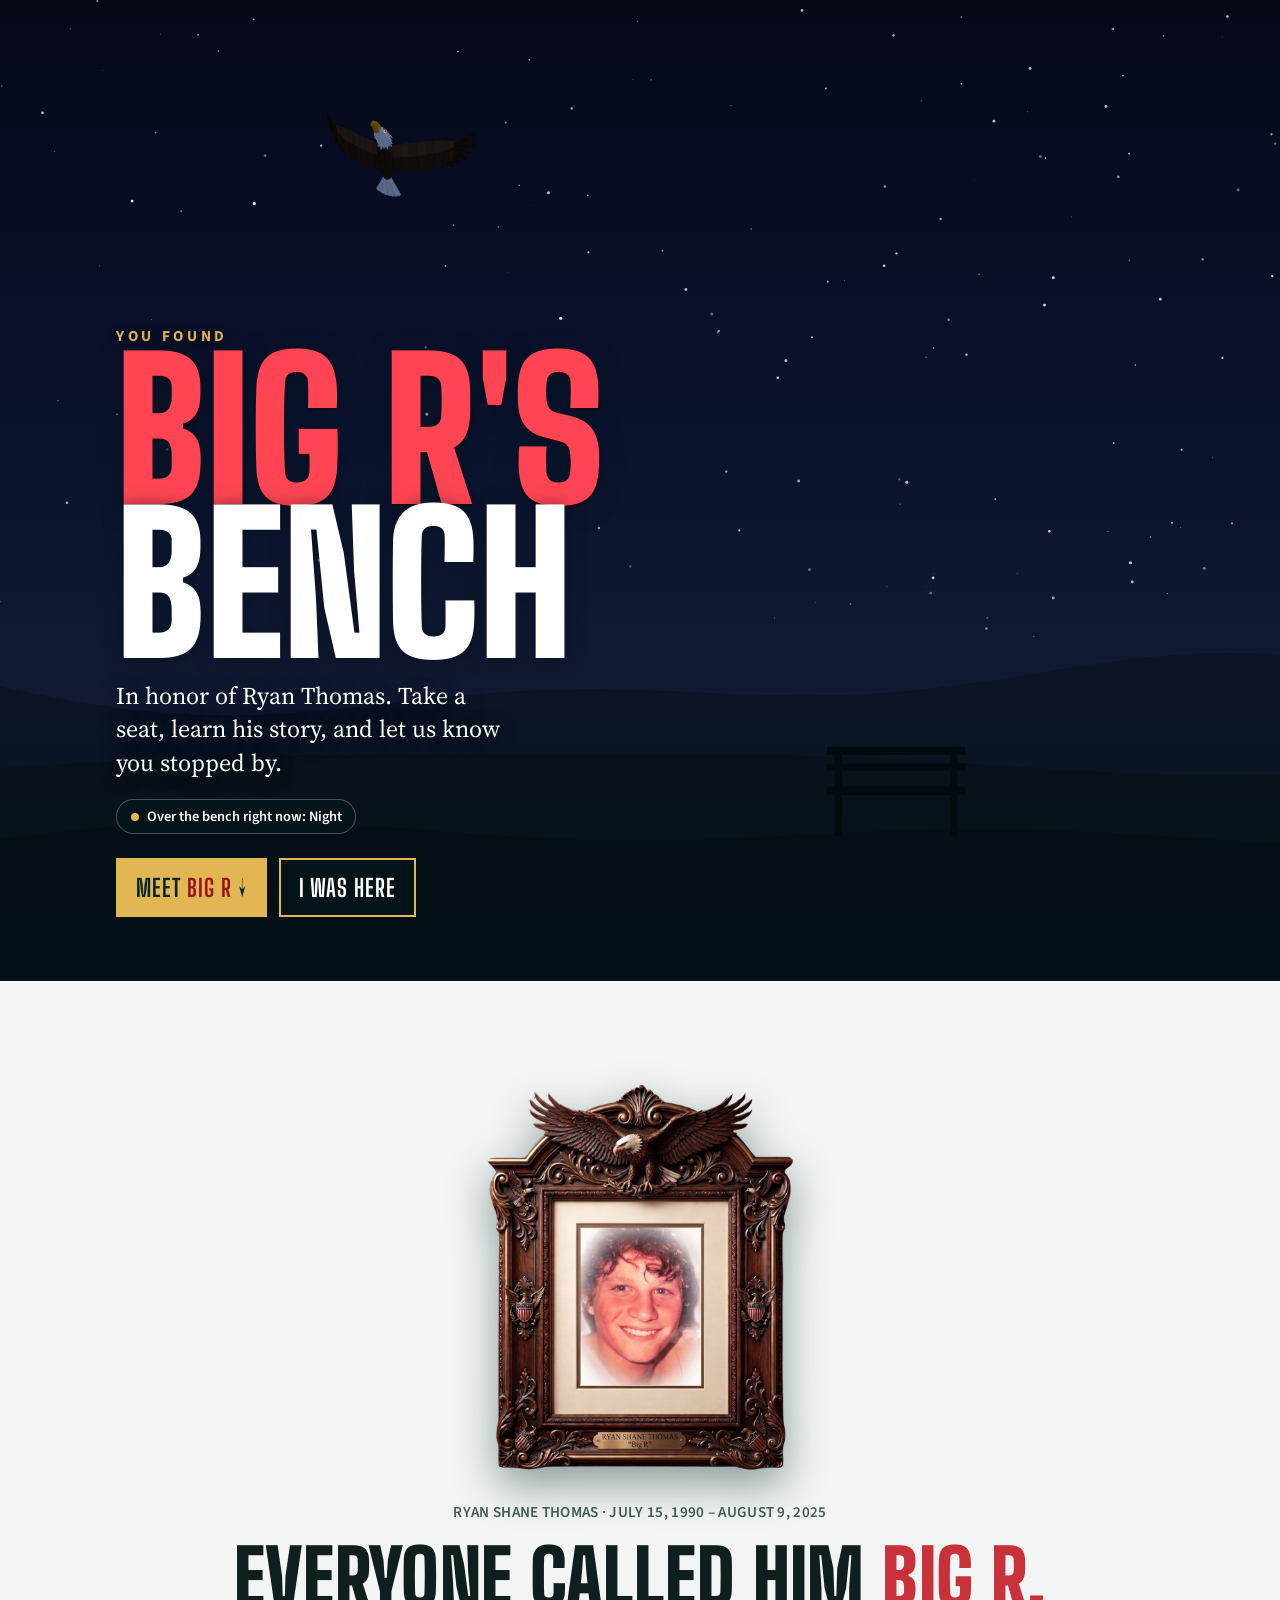
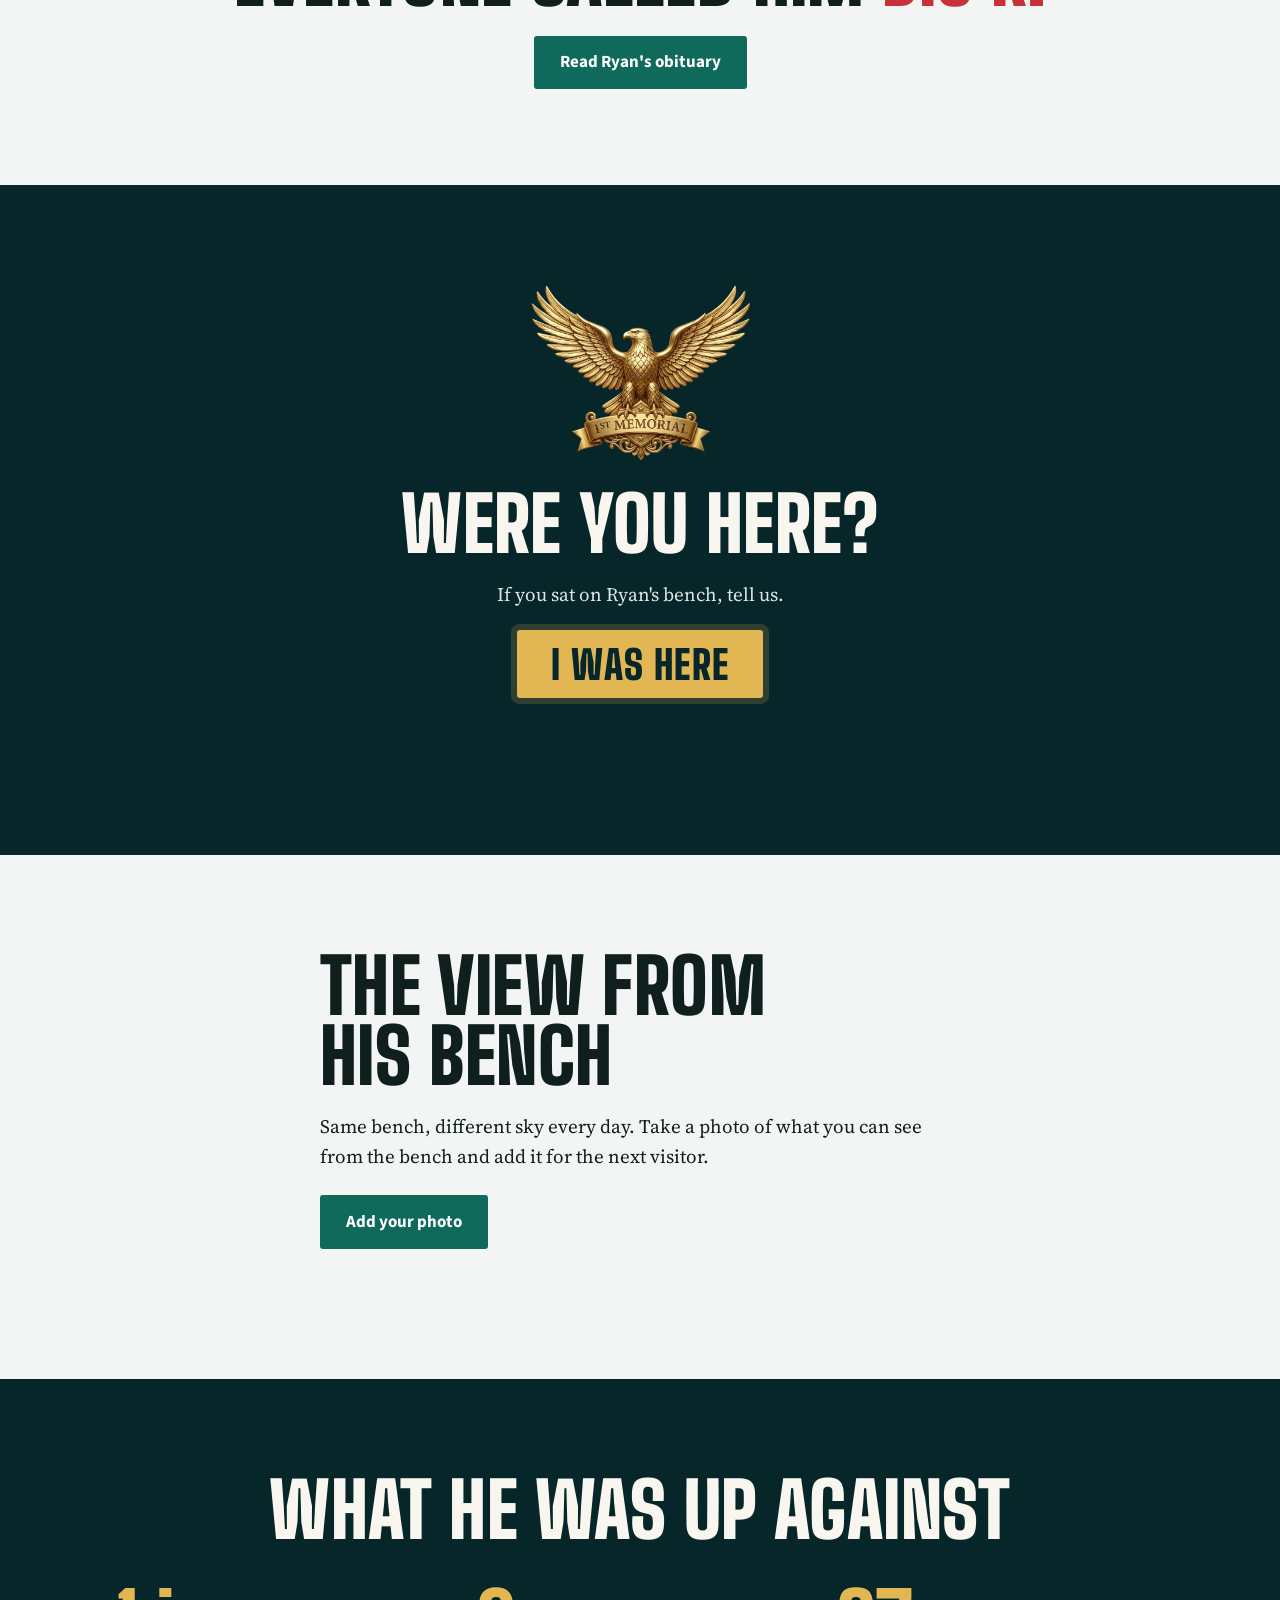
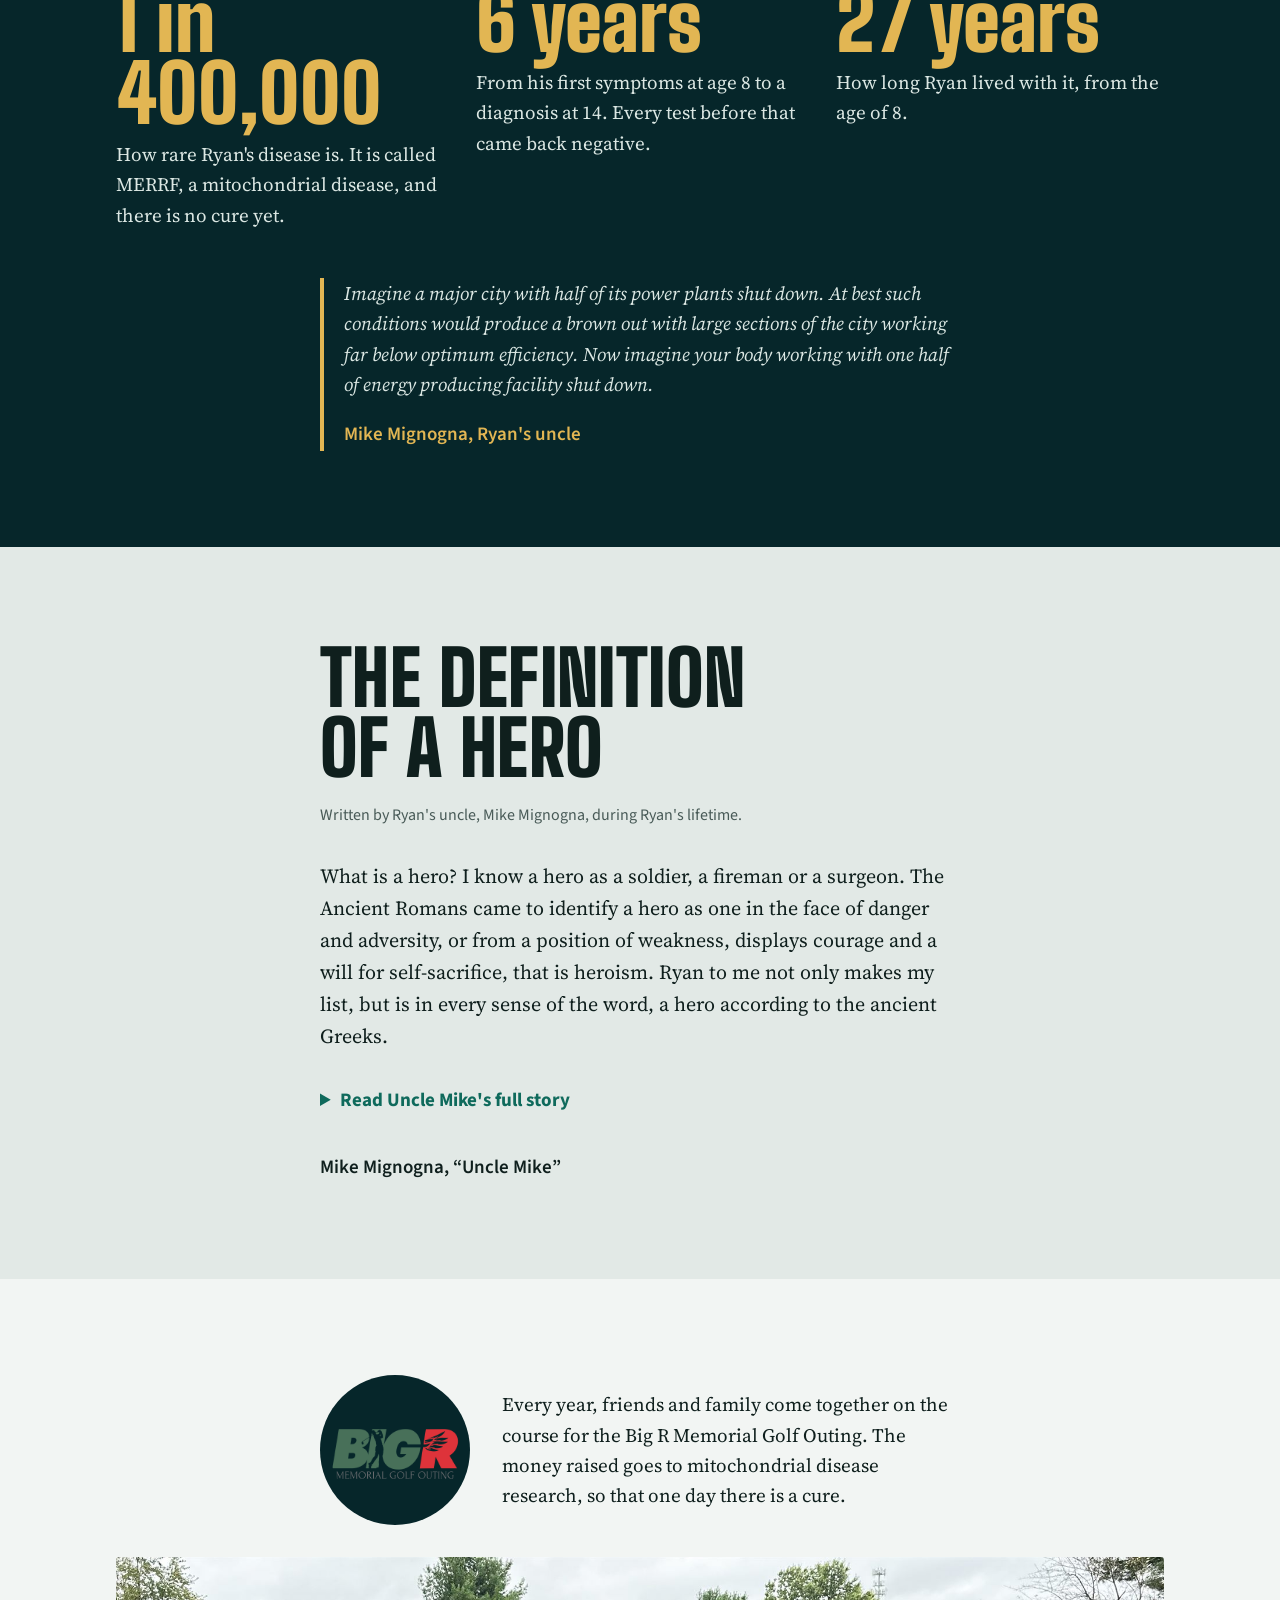
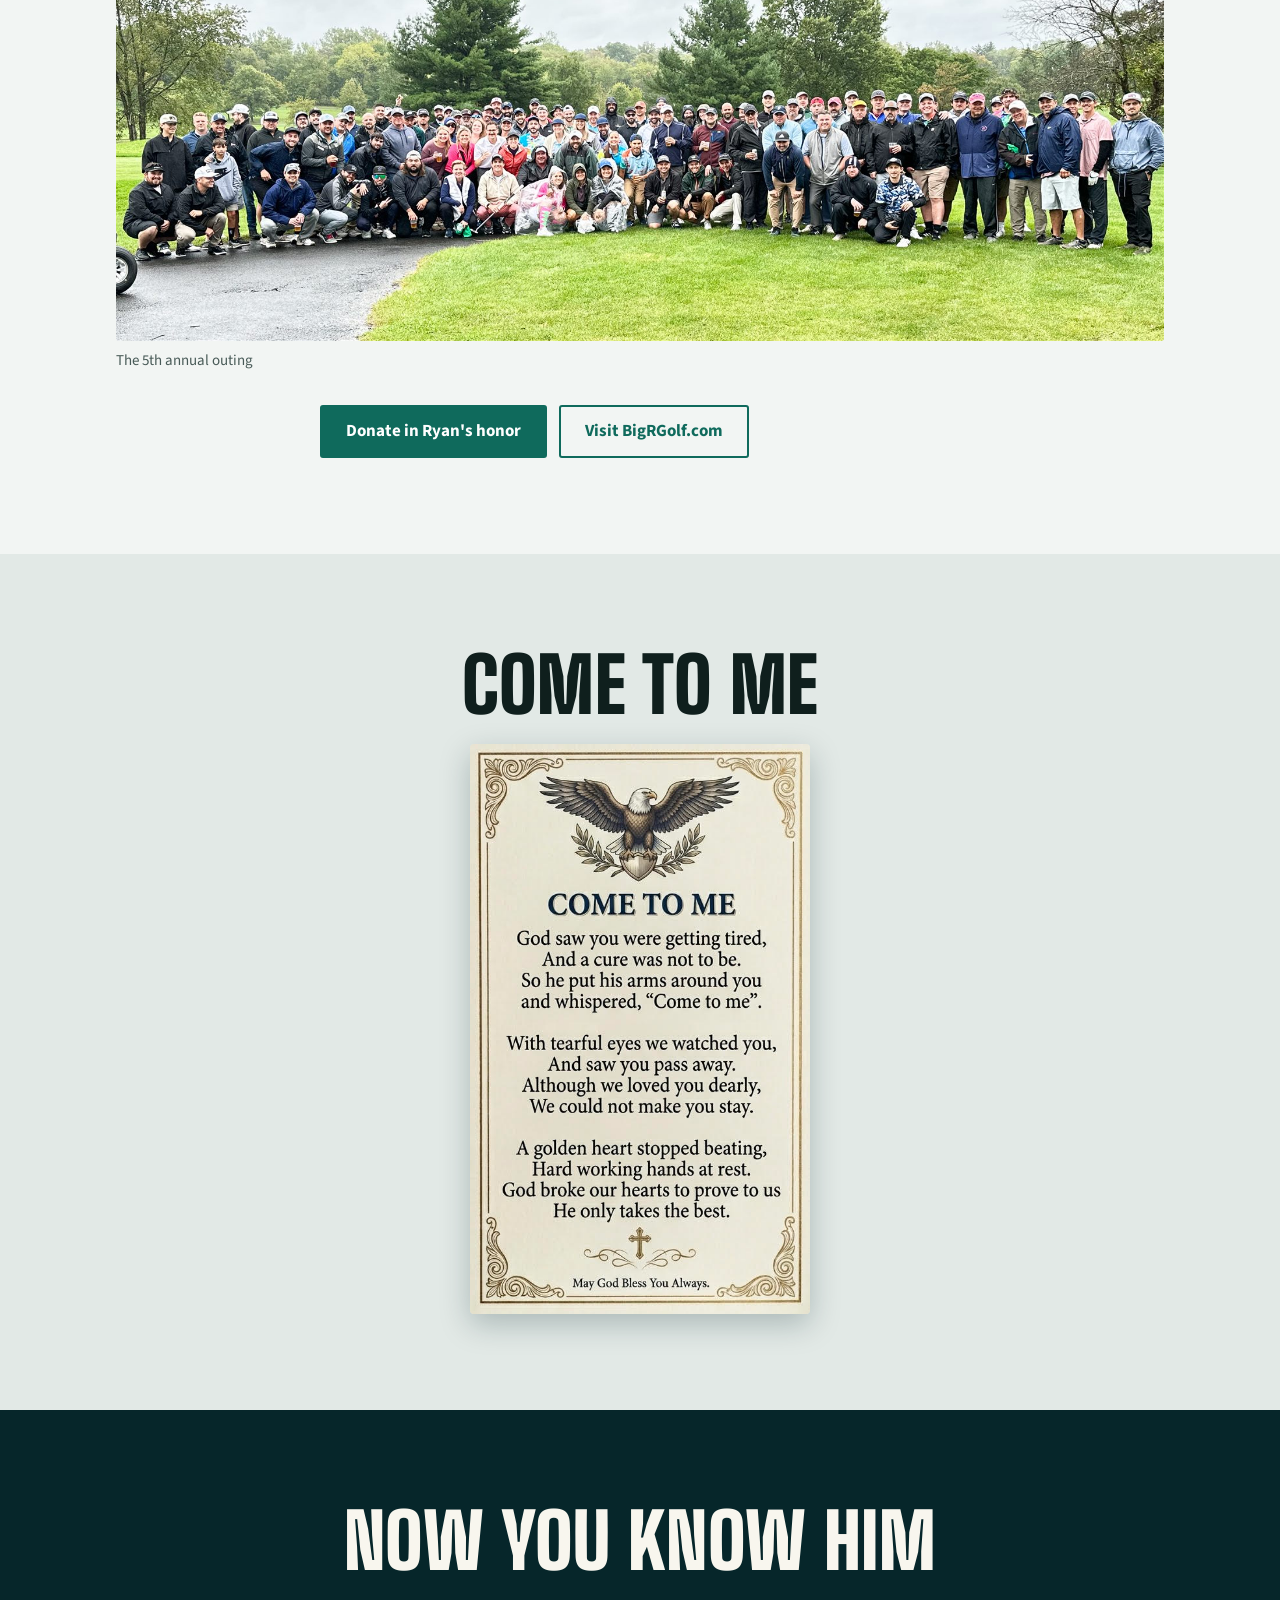
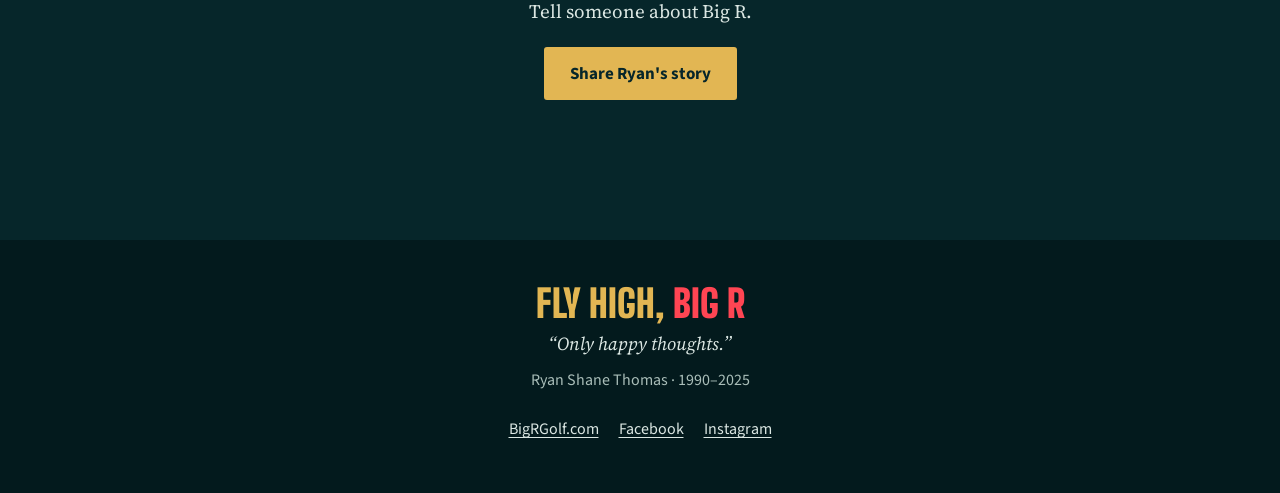
==== commit 89fd78af: "Update index.html" ====
--- a/index.html
+++ b/index.html
@@ -146,7 +146,8 @@
     <div class="outing-head narrow">
       <img class="logo" src="images/big-r-logo.png" width="700" height="700" loading="lazy" alt="Big R Memorial Golf Outing logo">
       <div>
-        <p>Every year, friends and family fill The Bucks Club in Jamison, Pennsylvania, for the Big R Memorial Golf Outing. The money raised goes to mitochondrial disease research, so that one day there is a cure.</p>
+        <p>Every year, friends and family come together on the course for the Big R Memorial Golf Outing. The money raised goes to mitochondrial disease research, so that one day there is a cure.</p>
+
       </div>
     </div>
     <figure class="photo wide">
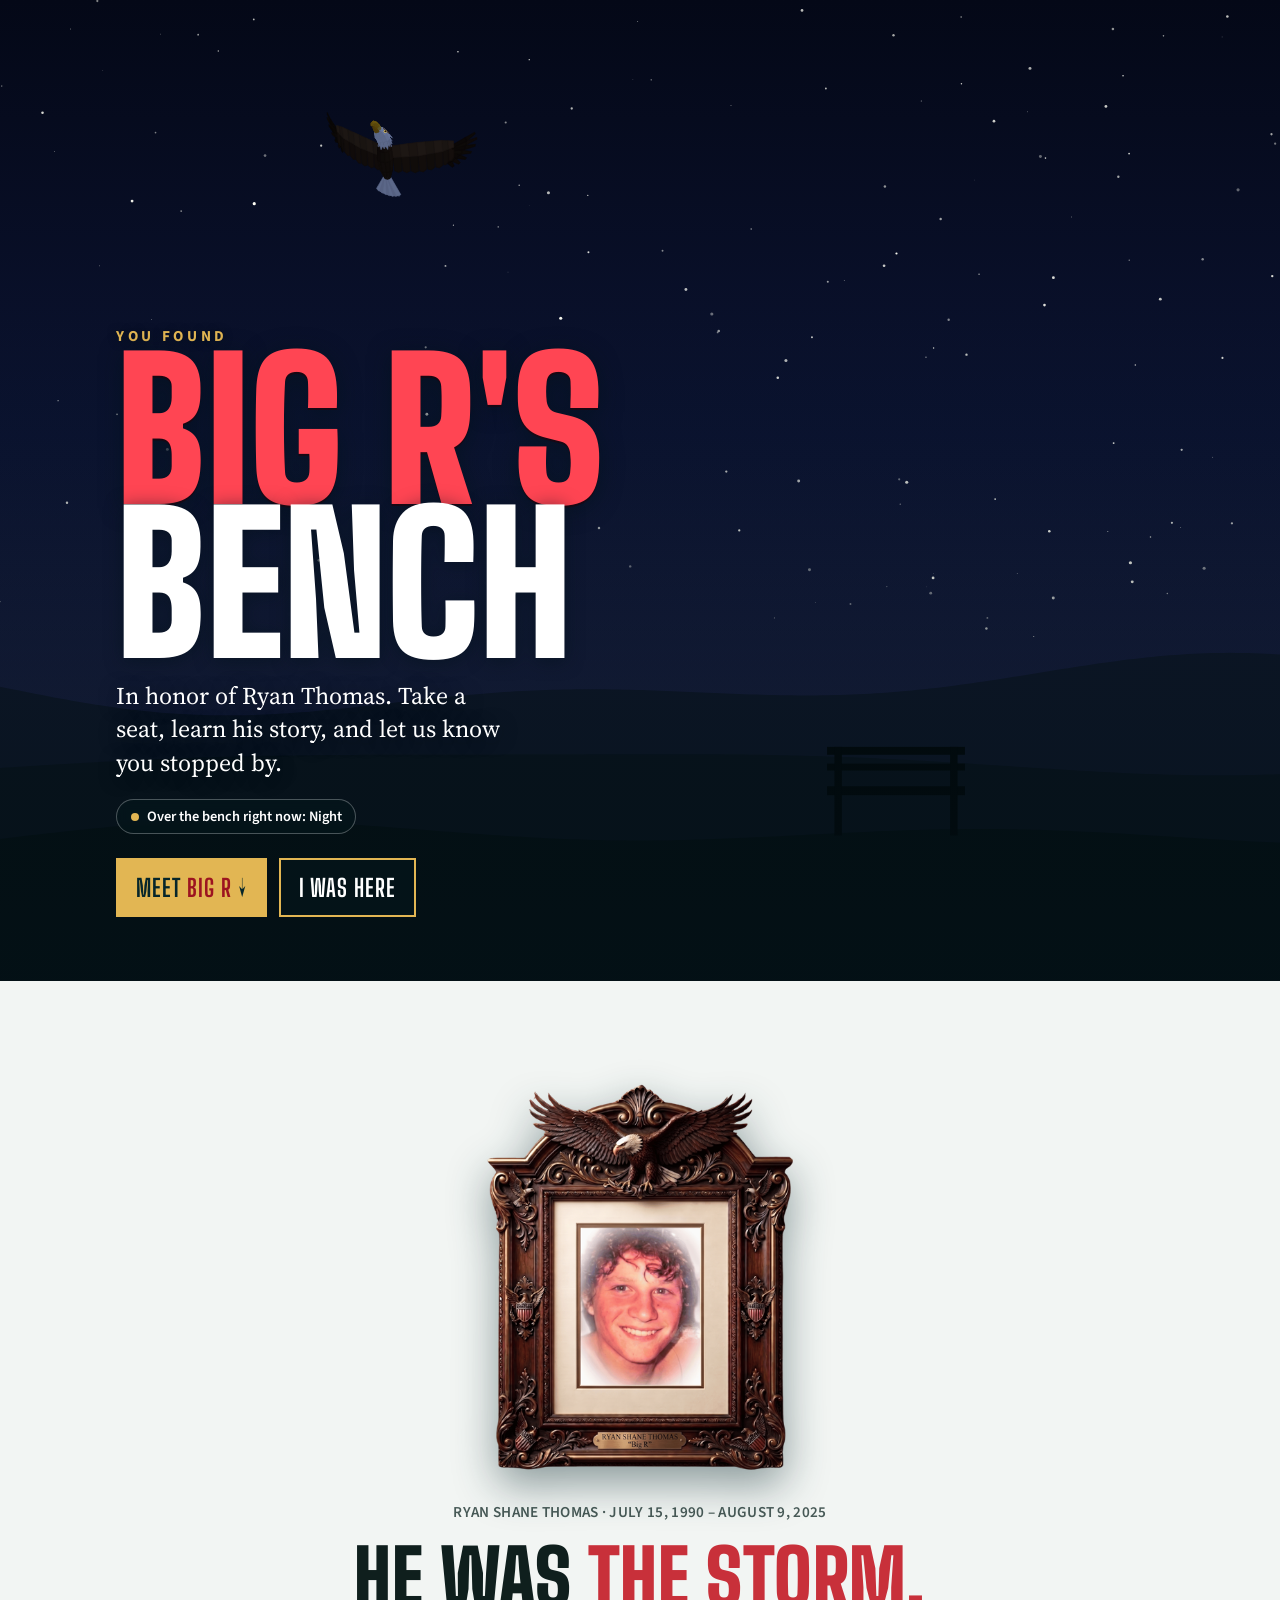
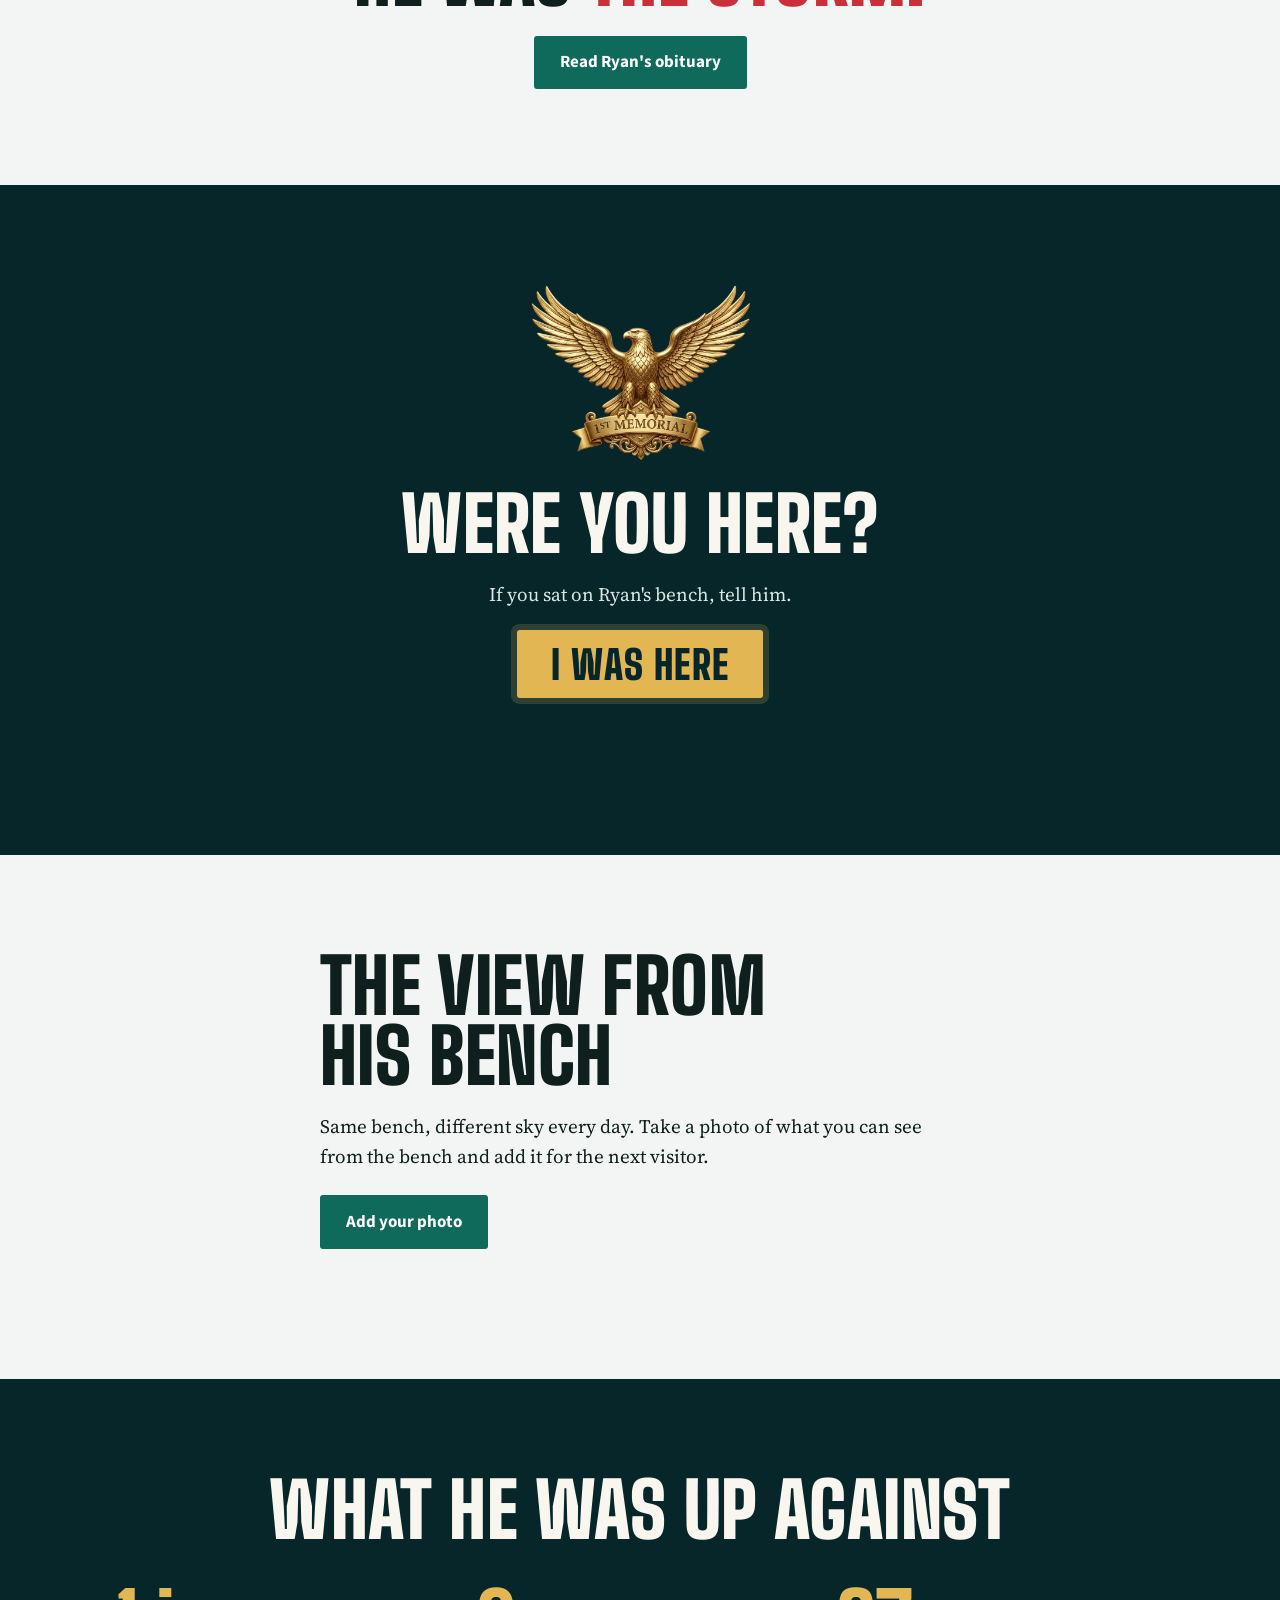
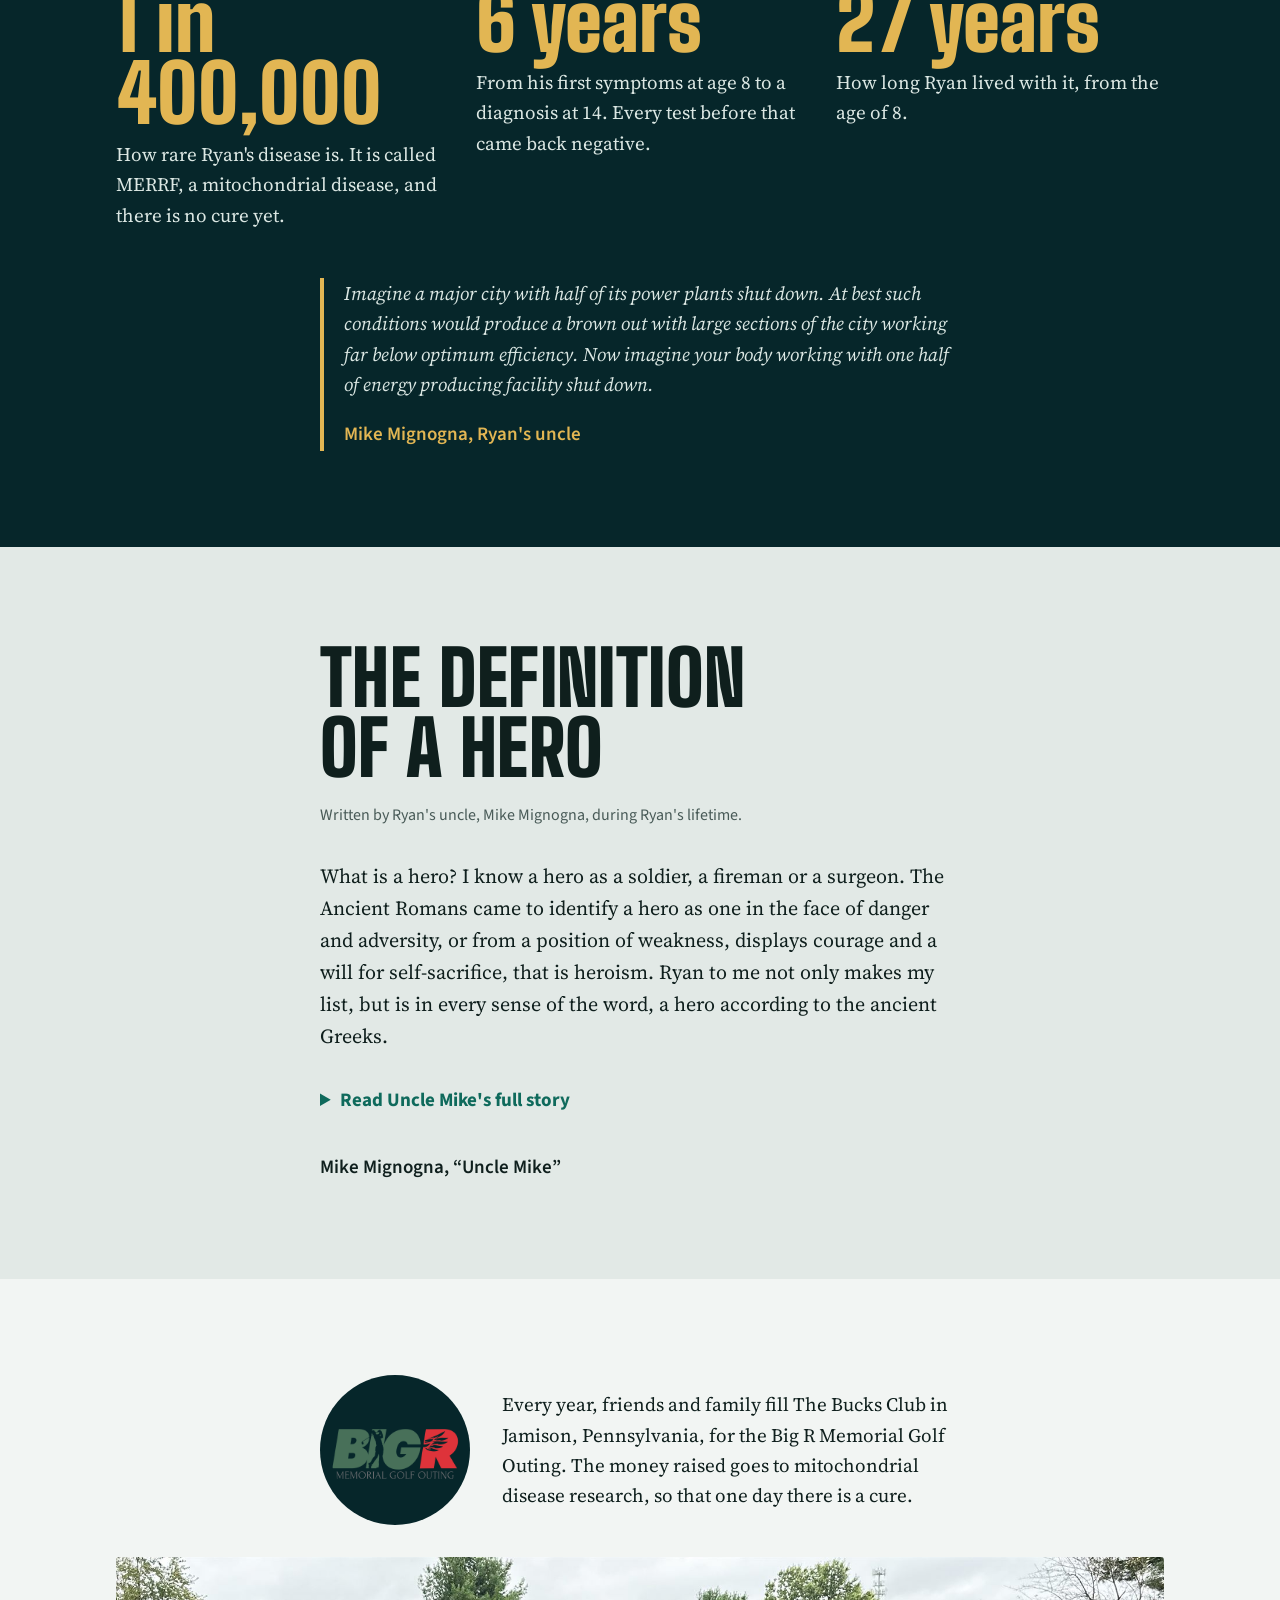
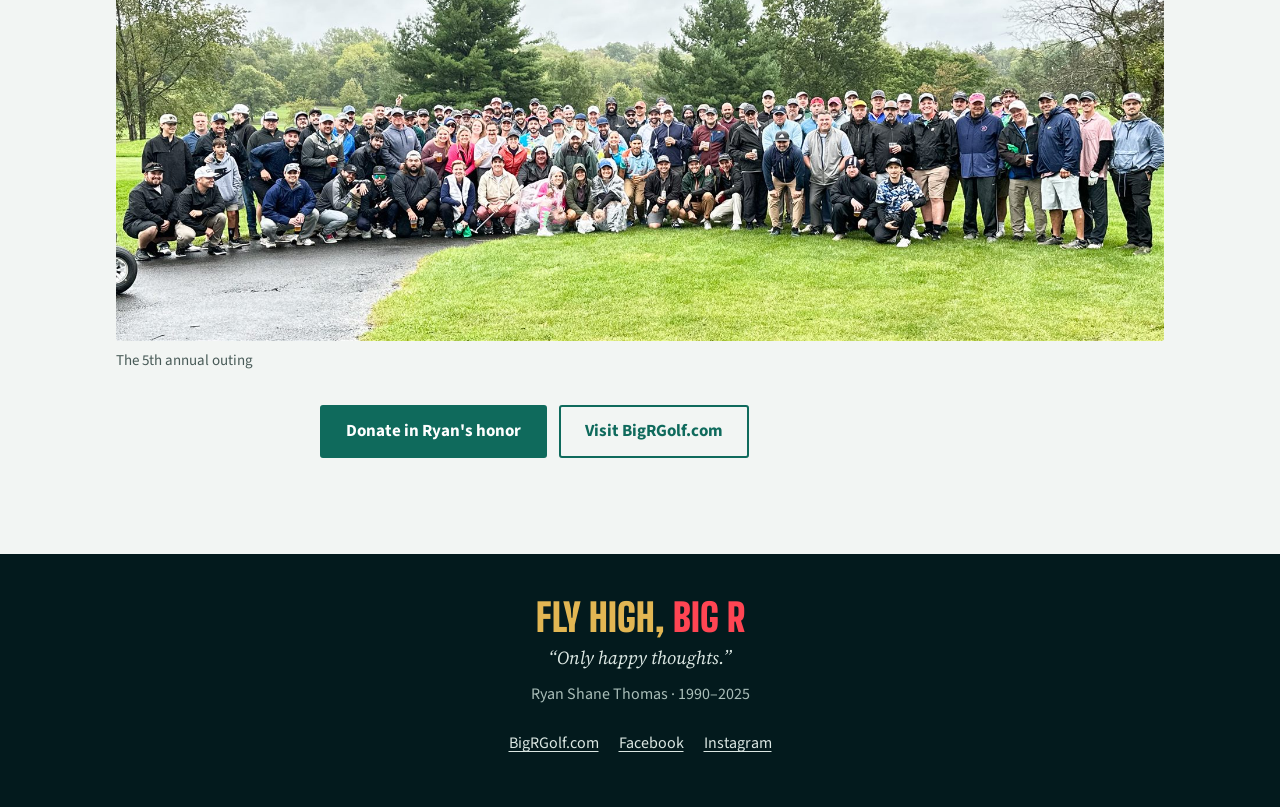
==== commit e115cc28: "Add files via upload" ====
--- a/index.html
+++ b/index.html
@@ -15,7 +15,7 @@
 <link rel="preconnect" href="https://fonts.googleapis.com">
 <link rel="preconnect" href="https://fonts.gstatic.com" crossorigin>
 <link rel="stylesheet" href="https://fonts.googleapis.com/css2?family=Big+Shoulders+Display:wght@700;900&family=Source+Sans+3:wght@400;600;700&family=Source+Serif+4:ital,opsz,wght@0,8..60,400;0,8..60,600;1,8..60,400&display=swap">
-<link rel="stylesheet" href="styles.css?v=11">
+<link rel="stylesheet" href="styles.css?v=12">
 </head>
 <body>
 
@@ -46,7 +46,7 @@
          alt="Ryan Thomas smiling, in a carved wooden frame topped with a bald eagle. The brass plate reads Ryan Shane Thomas, Big R.">
     <div class="meet-copy">
       <p class="label">Ryan Shane Thomas · <time datetime="1990-07-15">July 15, 1990</time> – <time datetime="2025-08-09">August 9, 2025</time></p>
-      <h2 class="shout">Everyone called him <span class="bigr">Big R.</span></h2>
+      <h2 class="shout">He was <span class="bigr">the storm.</span></h2>
       <p><a class="button" href="obituary.html">Read Ryan's obituary</a></p>
     </div>
   </div>
@@ -56,7 +56,7 @@
   <div class="wrap narrow center">
     <img class="gold-eagle" src="images/first-memorial-outing.png" width="1024" height="628" loading="lazy" alt="">
     <h2 class="shout">Were you here?</h2>
-    <p id="here-intro">If you sat on Ryan's bench, tell us.</p>
+    <p id="here-intro">If you sat on Ryan's bench, tell him.</p>
     <div class="tally" id="tally" hidden>
       <div class="digits" id="digits" aria-hidden="true"></div>
       <p class="tally-label" id="tally-label"></p>
@@ -146,8 +146,7 @@
     <div class="outing-head narrow">
       <img class="logo" src="images/big-r-logo.png" width="700" height="700" loading="lazy" alt="Big R Memorial Golf Outing logo">
       <div>
-        <p>Every year, friends and family come together on the course for the Big R Memorial Golf Outing. The money raised goes to mitochondrial disease research, so that one day there is a cure.</p>
-
+        <p>Every year, friends and family fill The Bucks Club in Jamison, Pennsylvania, for the Big R Memorial Golf Outing. The money raised goes to mitochondrial disease research, so that one day there is a cure.</p>
       </div>
     </div>
     <figure class="photo wide">
@@ -158,24 +157,6 @@
       <a class="button" id="donate-link" href="https://bigrgolf.com" target="_blank" rel="noopener">Donate in Ryan's honor</a>
       <a class="button ghost" href="https://bigrgolf.com" target="_blank" rel="noopener">Visit BigRGolf.com</a>
     </p>
-  </div>
-</section>
-
-<section class="band tinted" id="prayer">
-  <div class="wrap narrow center">
-    <h2 class="shout">Come to Me</h2>
-    <img class="prayer-card" src="images/prayer-card.jpg" width="523" height="877" loading="lazy"
-         alt="Ryan's prayer card, with the poem Come to Me beneath an eagle. It ends: May God bless you always.">
-  </div>
-</section>
-
-<section class="band dark pass" id="pass">
-  <div class="wrap narrow center">
-    <h2 class="shout">Now you know him</h2>
-    <p>Tell someone about Big R.</p>
-    <p class="actions">
-      <button class="button gold" id="share-button" type="button">Share Ryan's story</button>    </p>
-    <p class="hint" id="share-status" aria-live="polite"></p>
   </div>
 </section>
 
@@ -211,8 +192,8 @@
   <p id="lightbox-caption"></p>
 </div>
 
-<script src="site-config.js?v=11"></script>
-<script src="eagle.js?v=11"></script>
-<script src="script.js?v=11"></script>
+<script src="site-config.js?v=12"></script>
+<script src="eagle.js?v=12"></script>
+<script src="script.js?v=12"></script>
 </body>
 </html>
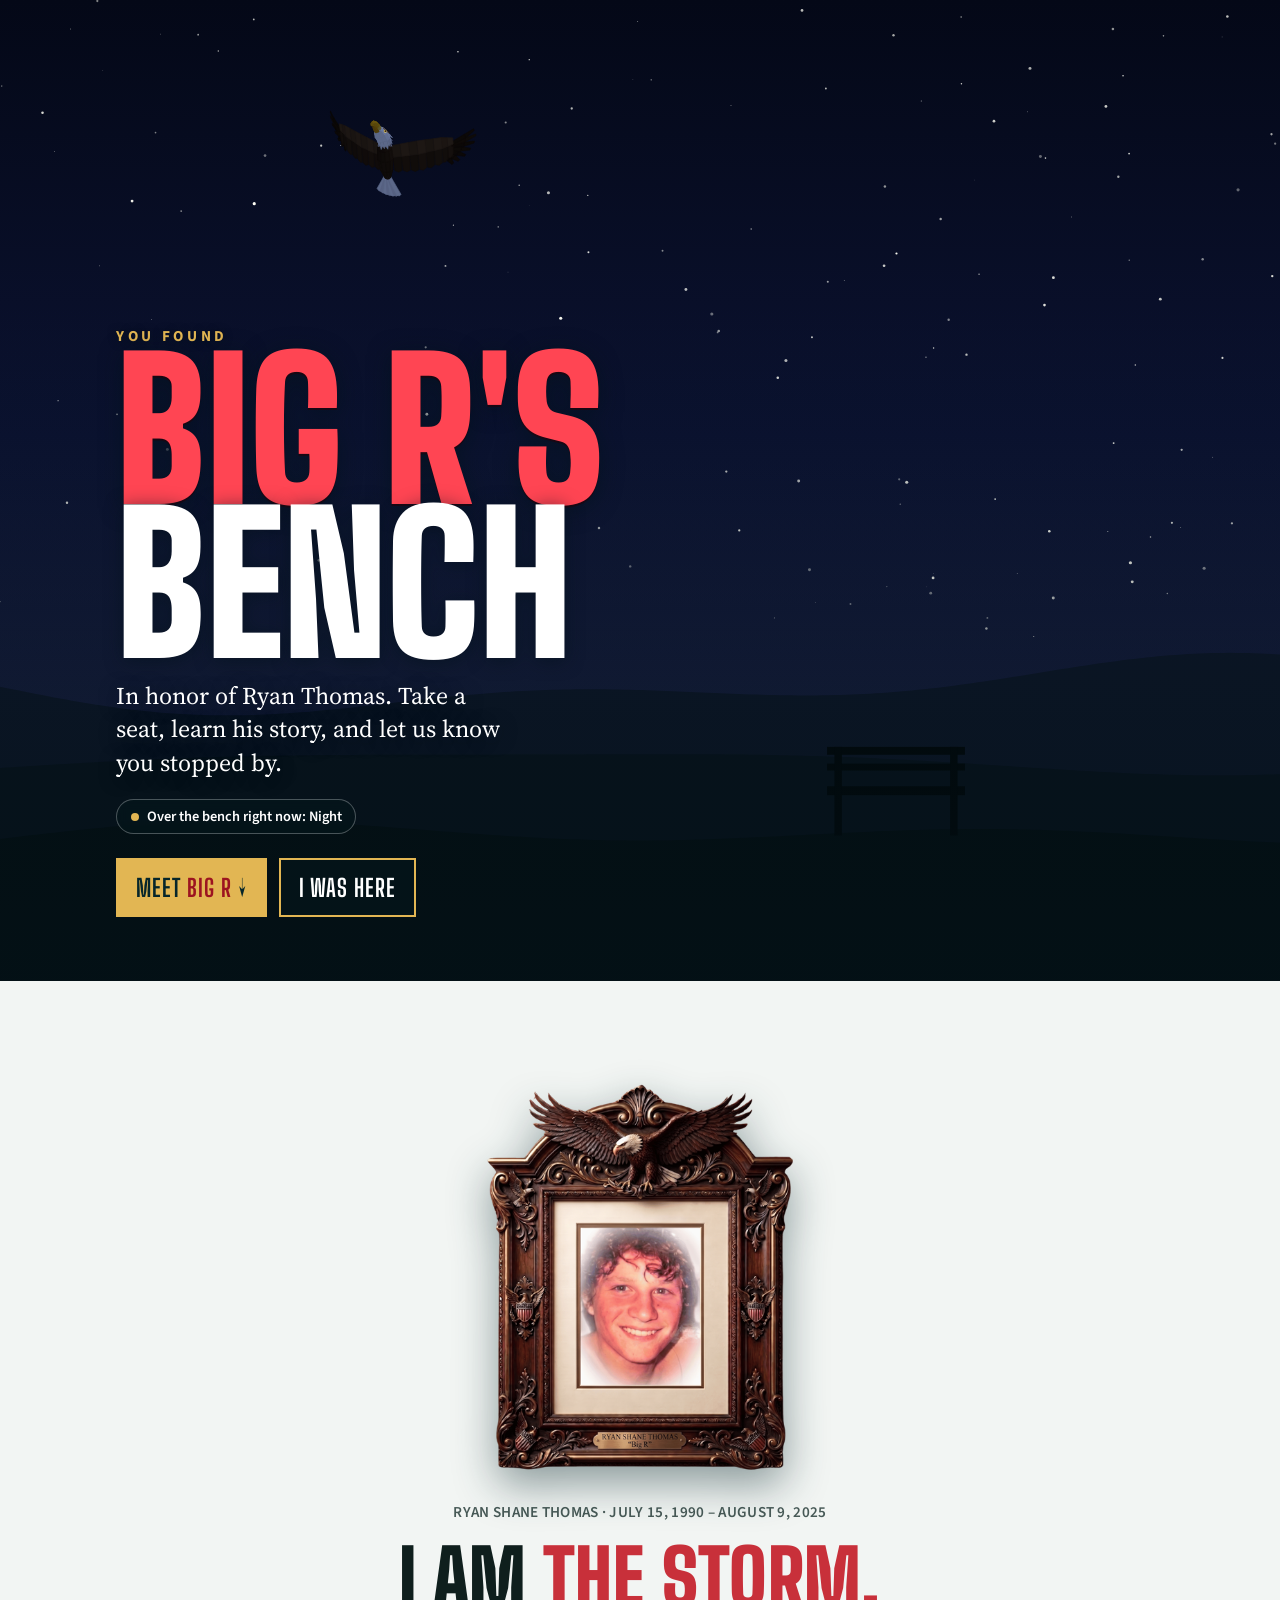
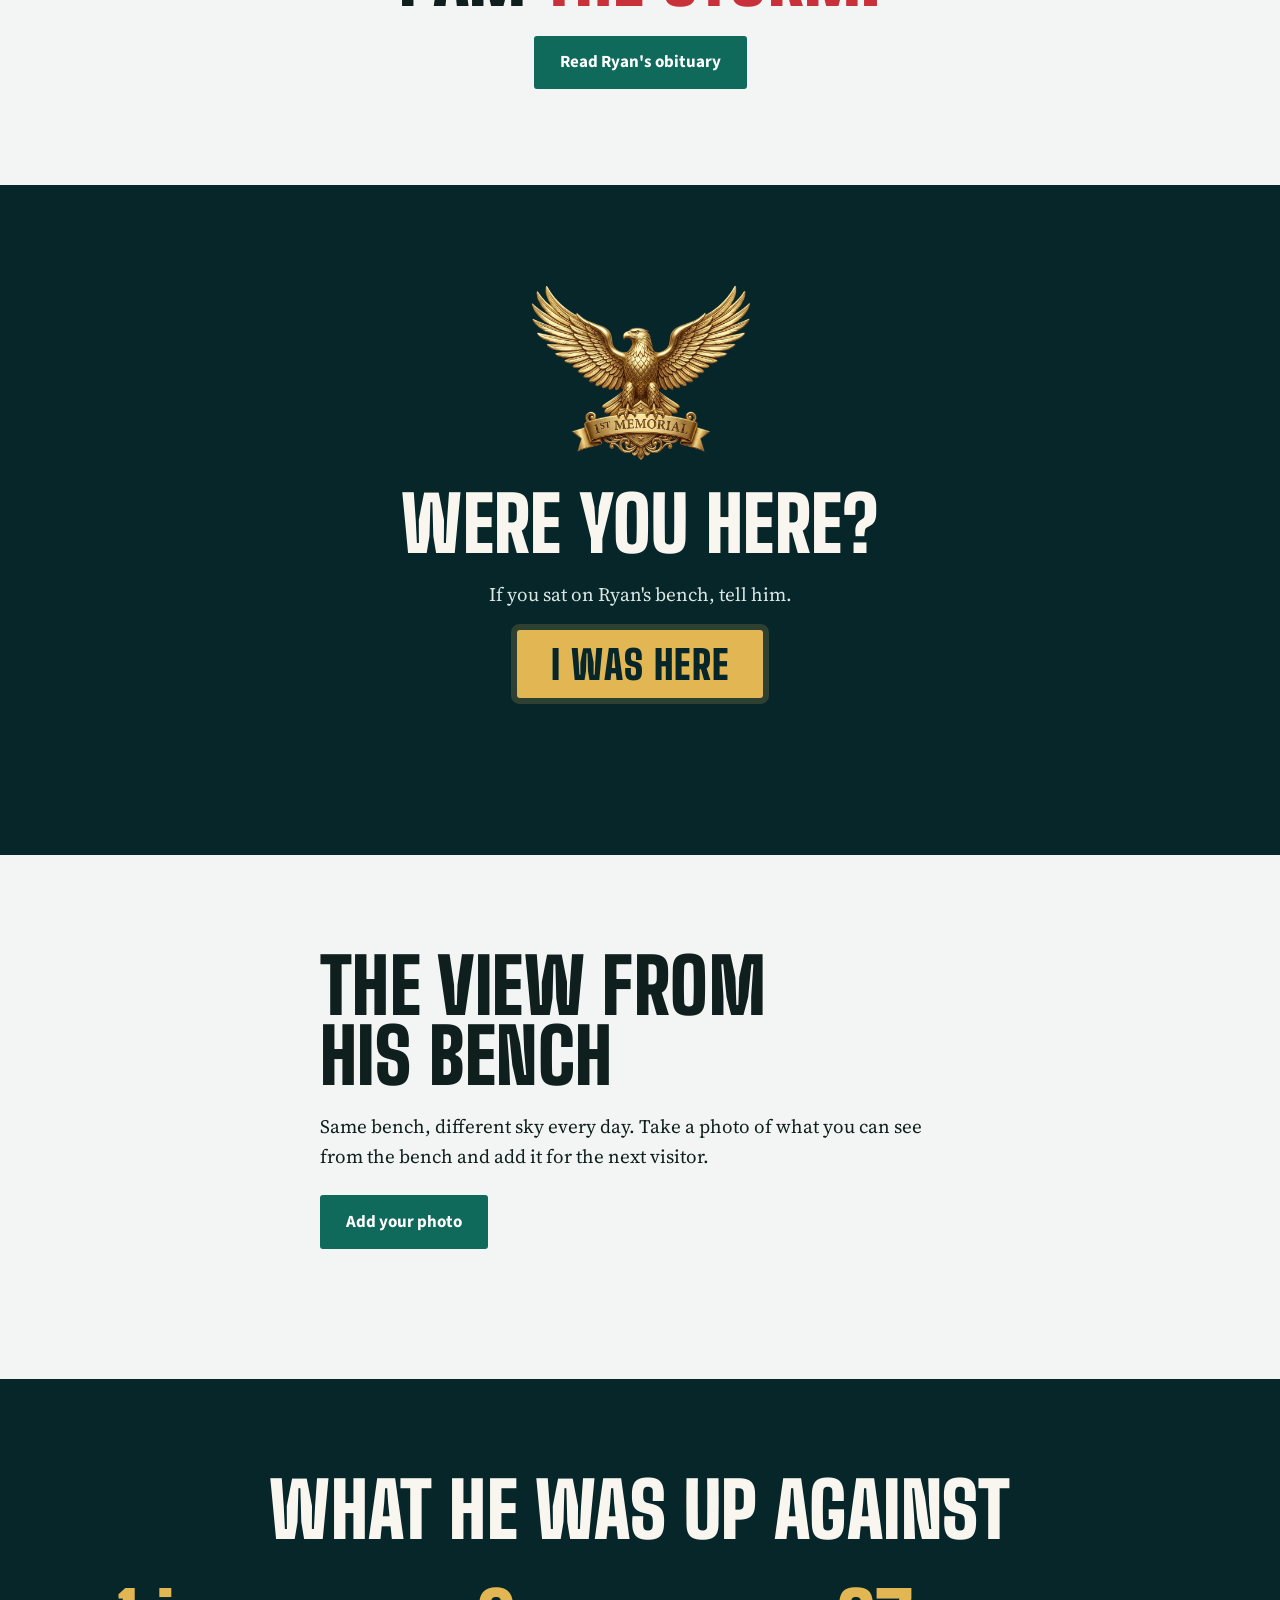
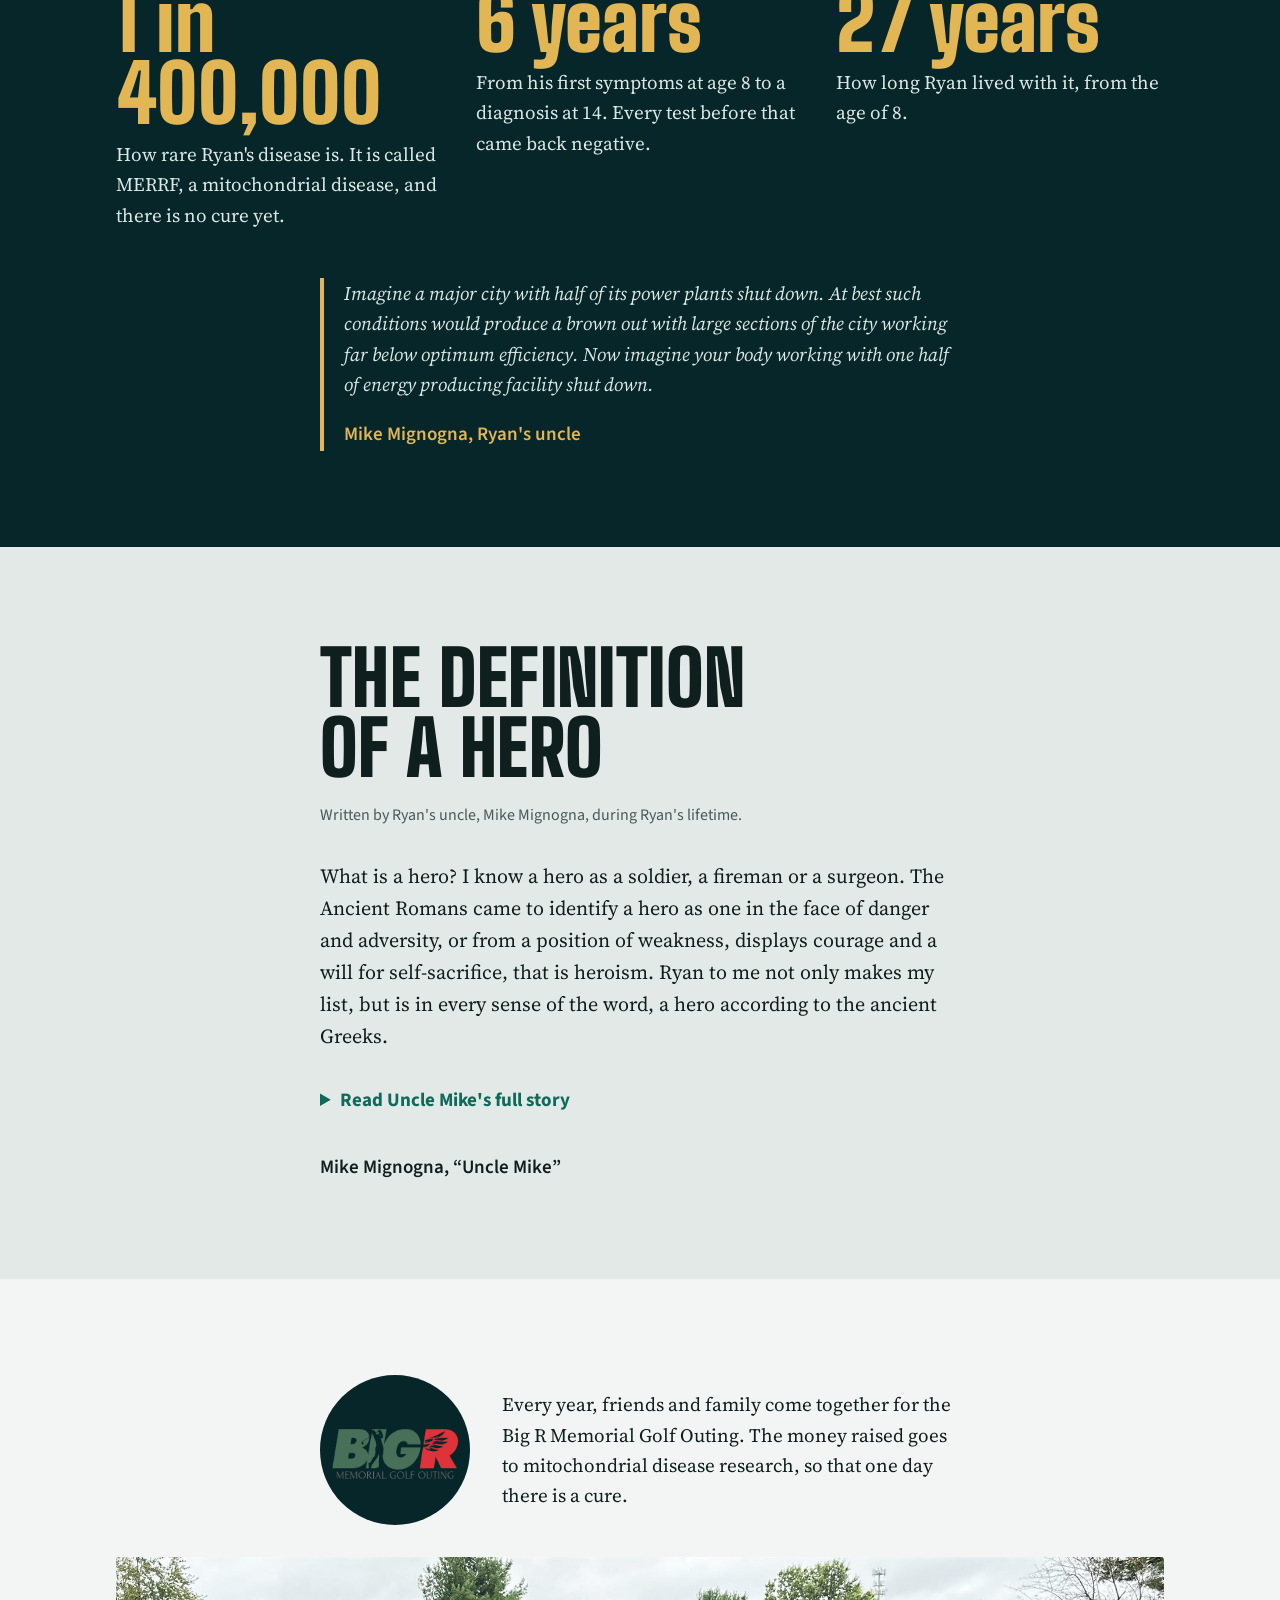
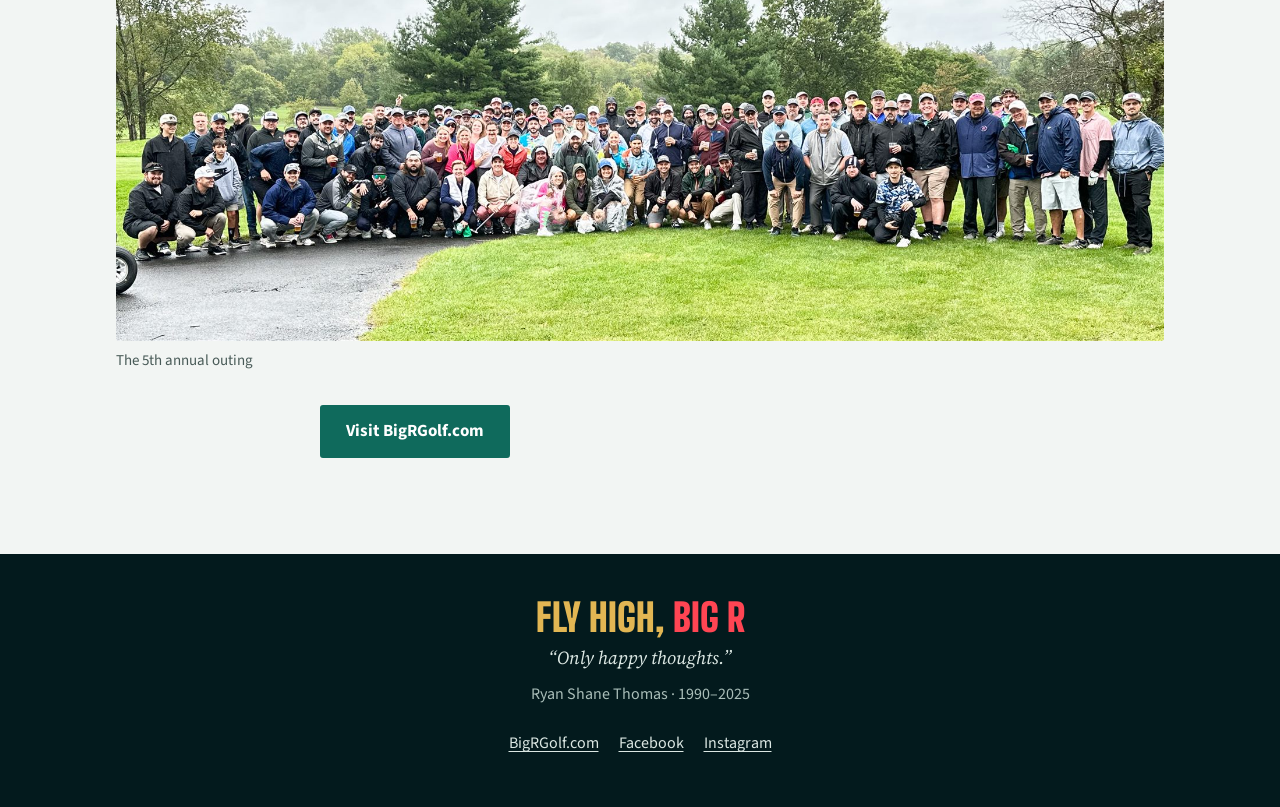
==== commit 464e1429: "Add files via upload" ====
--- a/index.html
+++ b/index.html
@@ -15,7 +15,7 @@
 <link rel="preconnect" href="https://fonts.googleapis.com">
 <link rel="preconnect" href="https://fonts.gstatic.com" crossorigin>
 <link rel="stylesheet" href="https://fonts.googleapis.com/css2?family=Big+Shoulders+Display:wght@700;900&family=Source+Sans+3:wght@400;600;700&family=Source+Serif+4:ital,opsz,wght@0,8..60,400;0,8..60,600;1,8..60,400&display=swap">
-<link rel="stylesheet" href="styles.css?v=12">
+<link rel="stylesheet" href="styles.css?v=13">
 </head>
 <body>
 
@@ -46,7 +46,7 @@
          alt="Ryan Thomas smiling, in a carved wooden frame topped with a bald eagle. The brass plate reads Ryan Shane Thomas, Big R.">
     <div class="meet-copy">
       <p class="label">Ryan Shane Thomas · <time datetime="1990-07-15">July 15, 1990</time> – <time datetime="2025-08-09">August 9, 2025</time></p>
-      <h2 class="shout">He was <span class="bigr">the storm.</span></h2>
+      <h2 class="shout">I am <span class="bigr">the storm.</span></h2>
       <p><a class="button" href="obituary.html">Read Ryan's obituary</a></p>
     </div>
   </div>
@@ -146,7 +146,7 @@
     <div class="outing-head narrow">
       <img class="logo" src="images/big-r-logo.png" width="700" height="700" loading="lazy" alt="Big R Memorial Golf Outing logo">
       <div>
-        <p>Every year, friends and family fill The Bucks Club in Jamison, Pennsylvania, for the Big R Memorial Golf Outing. The money raised goes to mitochondrial disease research, so that one day there is a cure.</p>
+        <p>Every year, friends and family come together for the Big R Memorial Golf Outing. The money raised goes to mitochondrial disease research, so that one day there is a cure.</p>
       </div>
     </div>
     <figure class="photo wide">
@@ -154,8 +154,7 @@
       <figcaption>The 5th annual outing</figcaption>
     </figure>
     <p class="actions narrow">
-      <a class="button" id="donate-link" href="https://bigrgolf.com" target="_blank" rel="noopener">Donate in Ryan's honor</a>
-      <a class="button ghost" href="https://bigrgolf.com" target="_blank" rel="noopener">Visit BigRGolf.com</a>
+      <a class="button" href="https://bigrgolf.com" target="_blank" rel="noopener">Visit BigRGolf.com</a>
     </p>
   </div>
 </section>
@@ -192,8 +191,8 @@
   <p id="lightbox-caption"></p>
 </div>
 
-<script src="site-config.js?v=12"></script>
-<script src="eagle.js?v=12"></script>
-<script src="script.js?v=12"></script>
+<script src="site-config.js?v=13"></script>
+<script src="eagle.js?v=13"></script>
+<script src="script.js?v=13"></script>
 </body>
 </html>
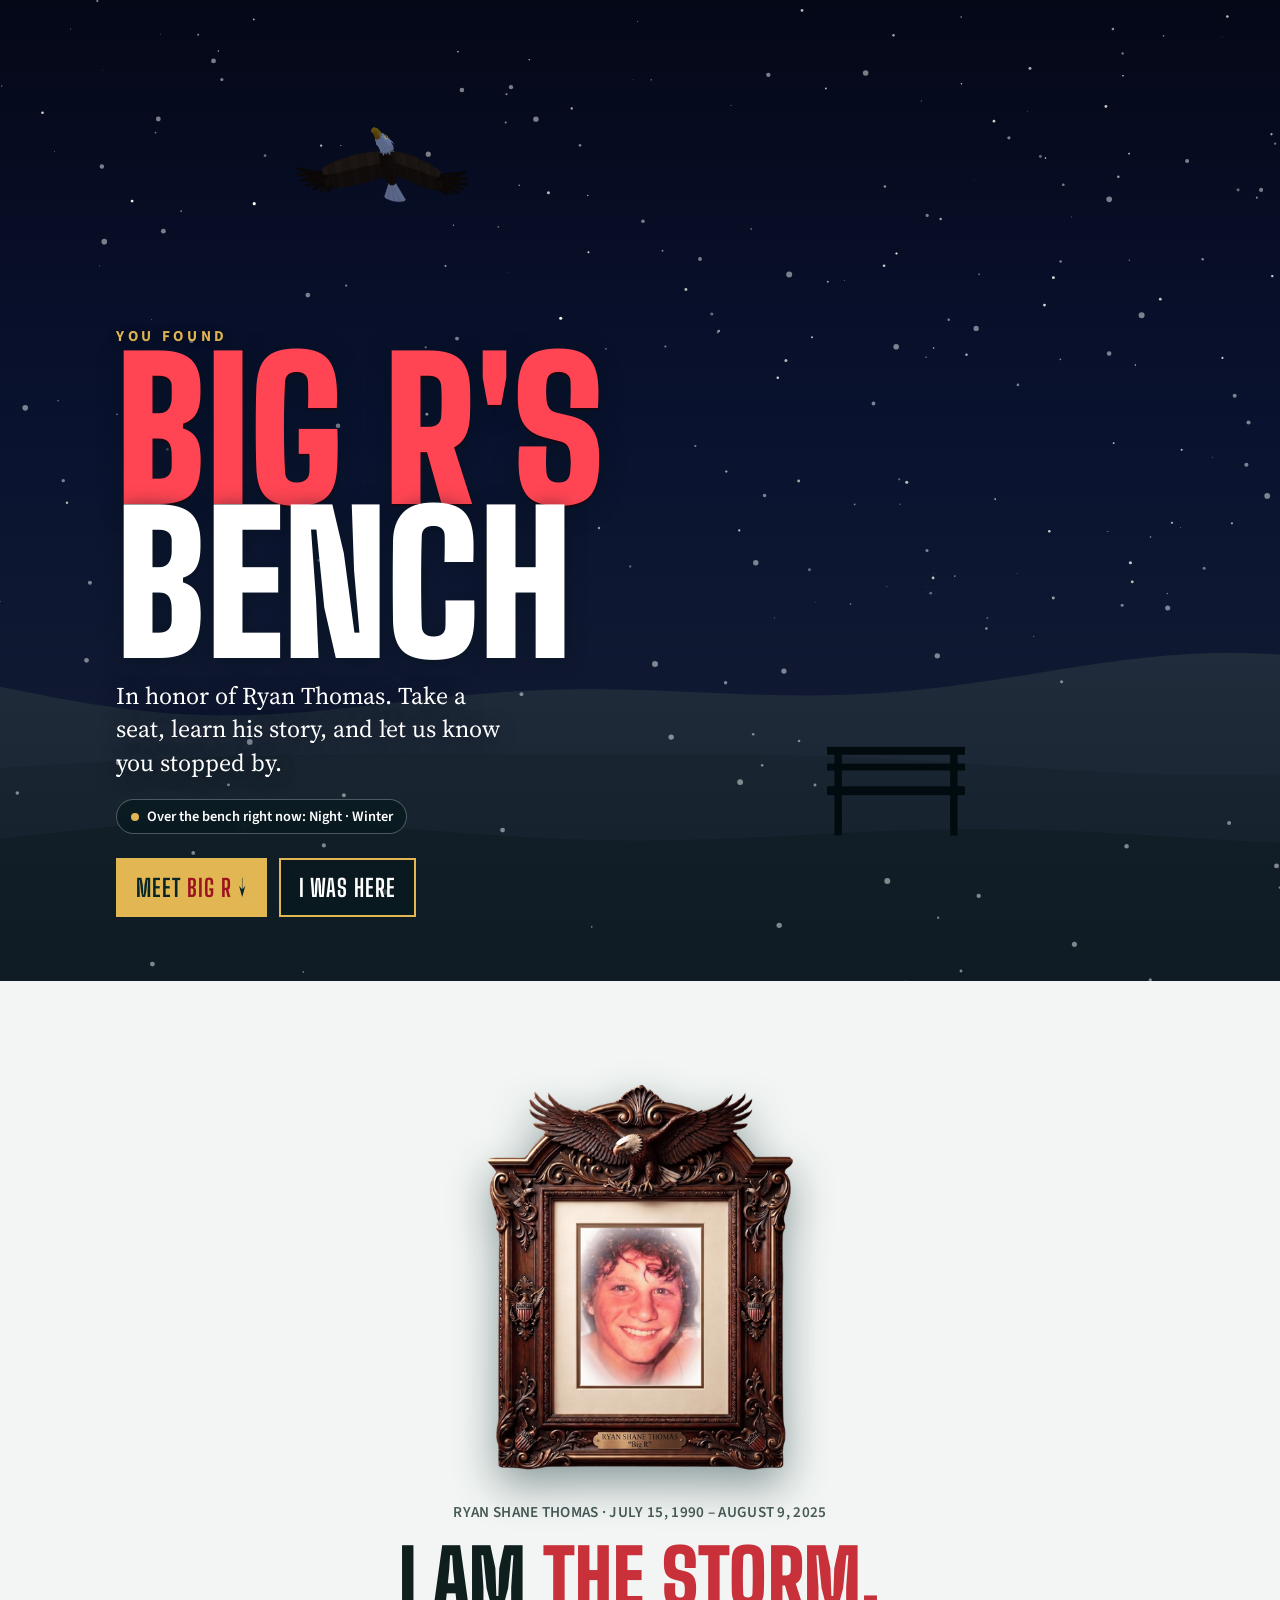
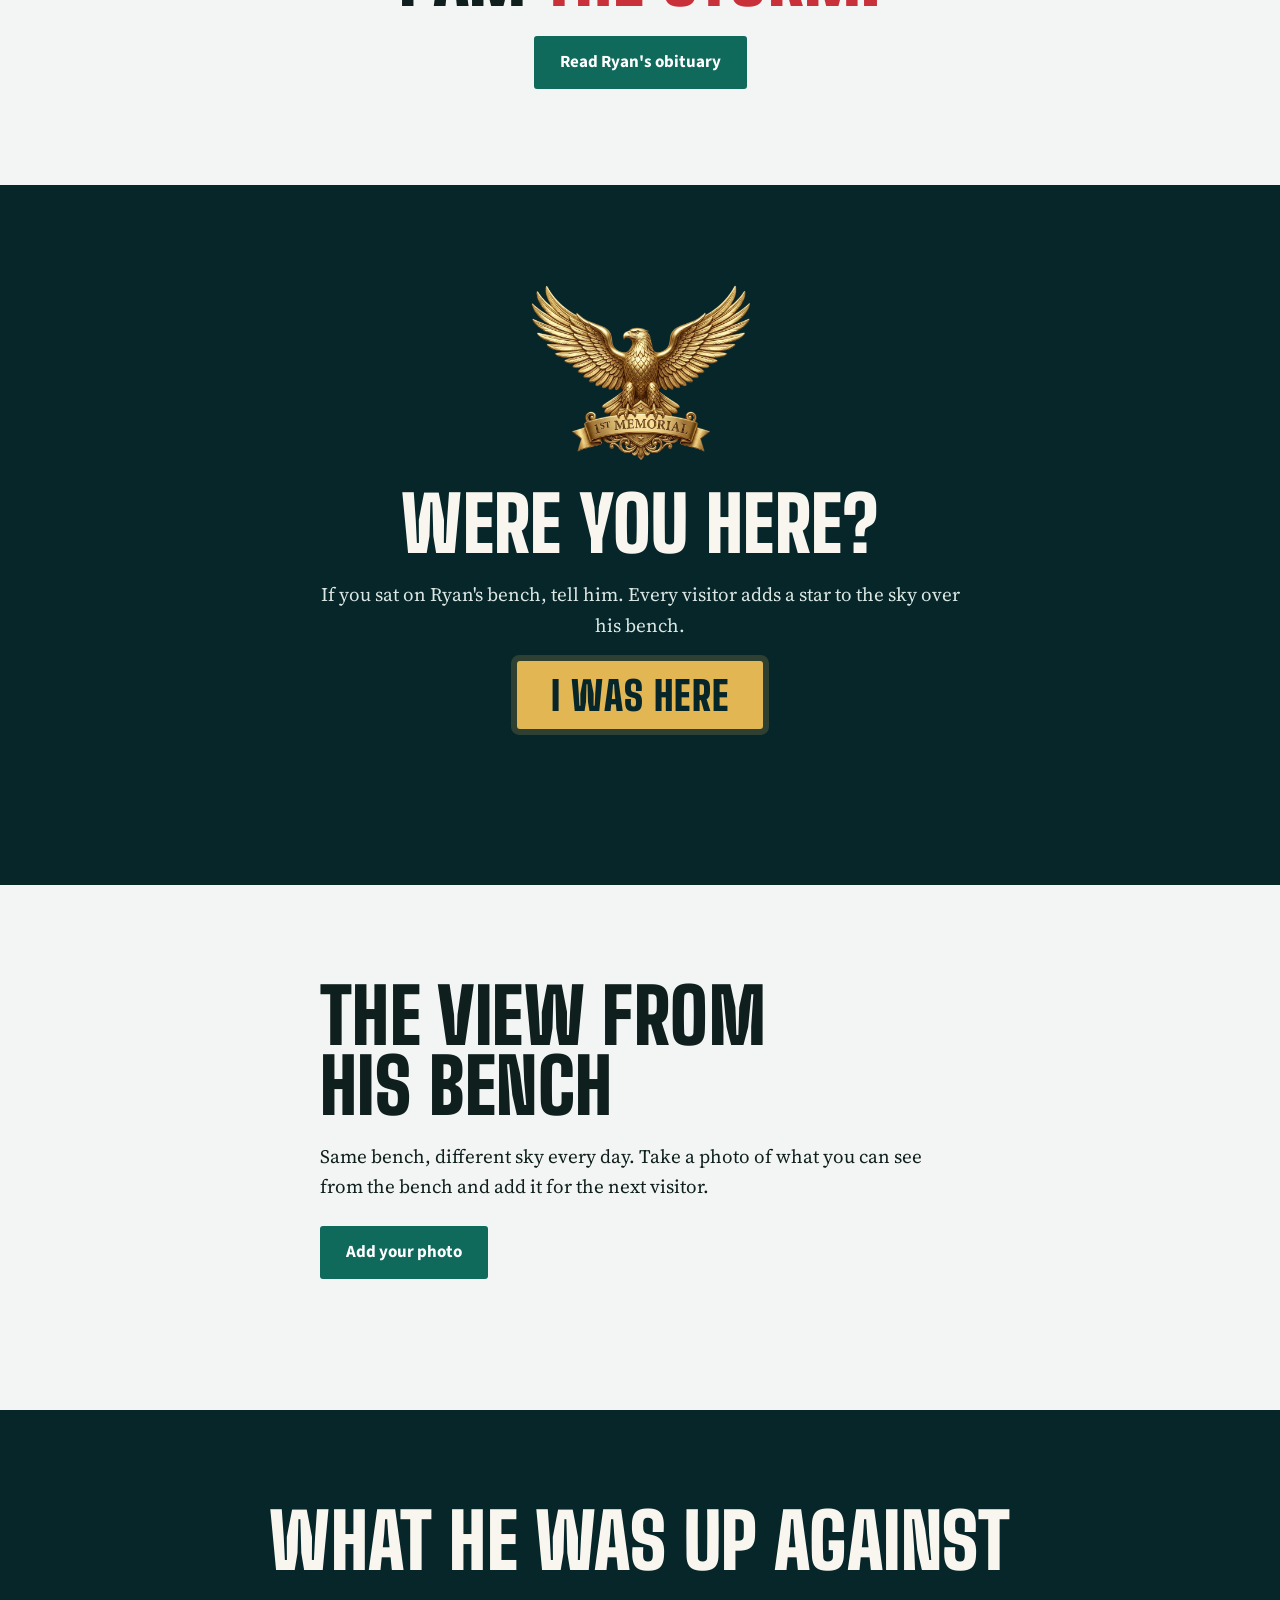
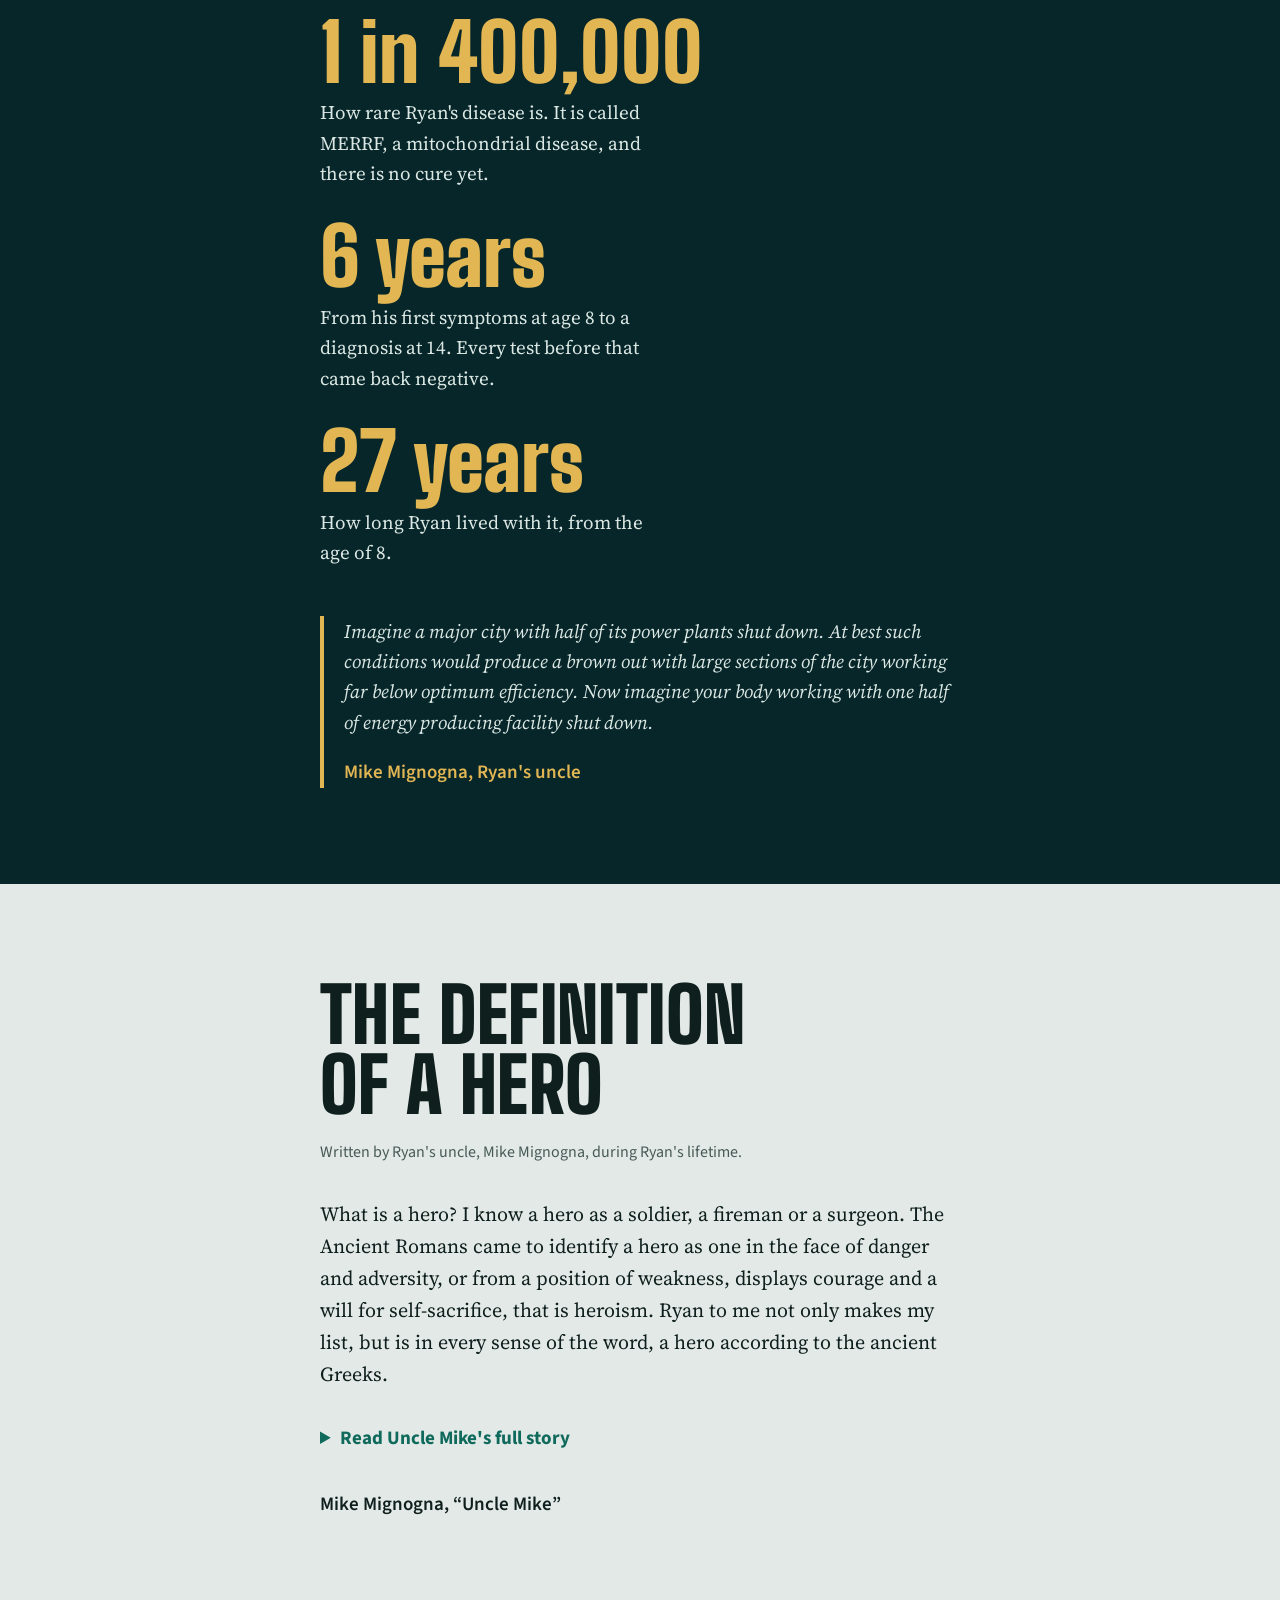
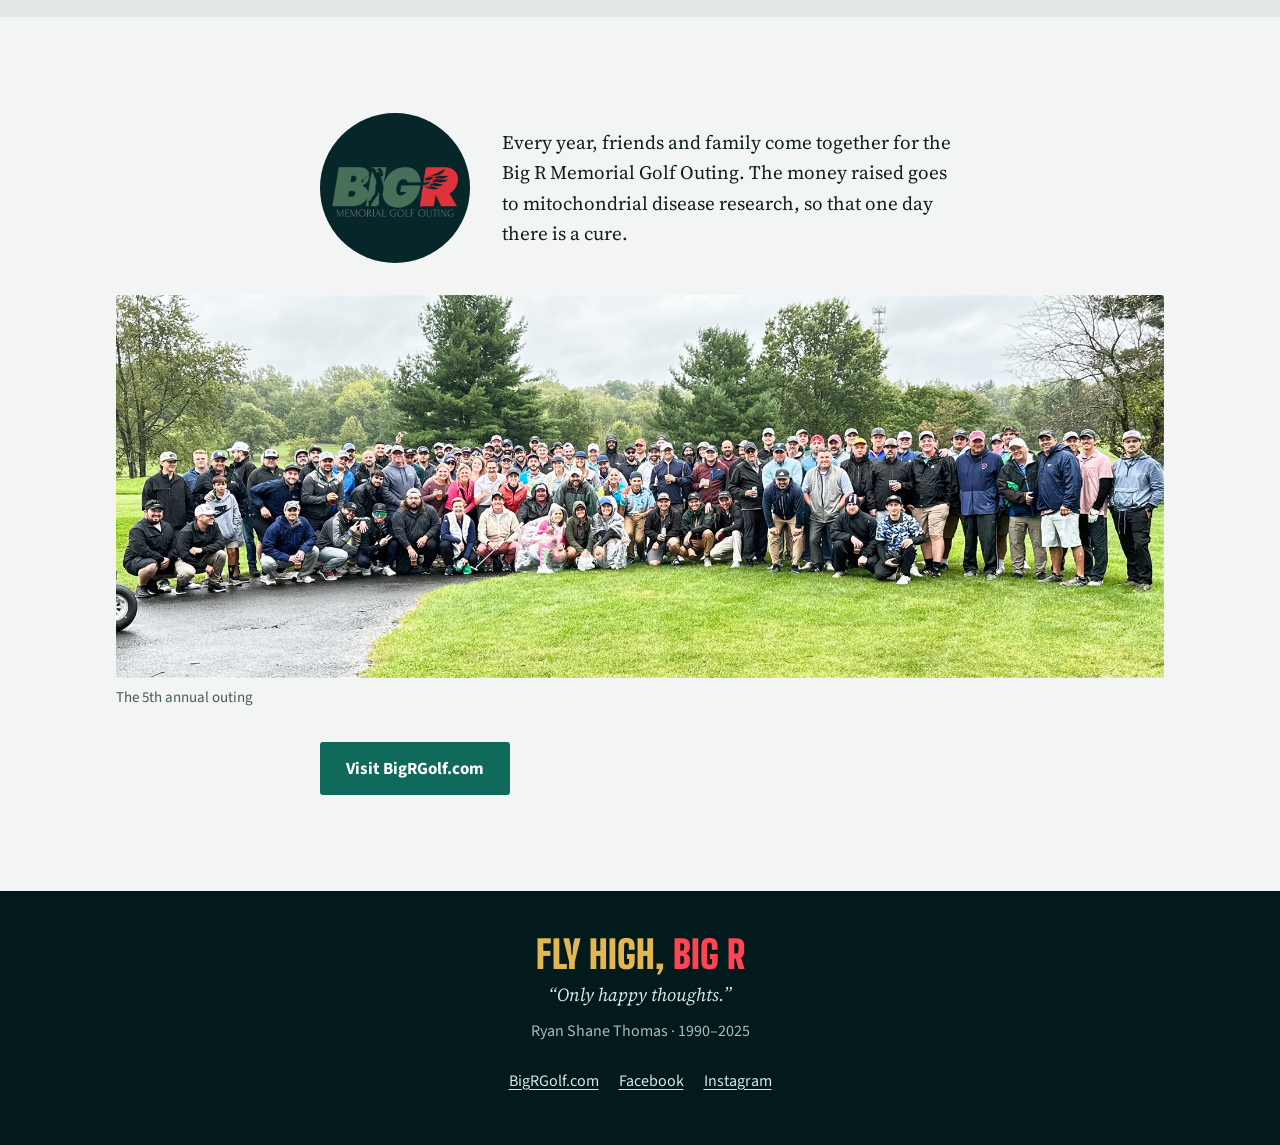
==== commit 21d246ee: "Add files via upload" ====
--- a/index.html
+++ b/index.html
@@ -15,7 +15,7 @@
 <link rel="preconnect" href="https://fonts.googleapis.com">
 <link rel="preconnect" href="https://fonts.gstatic.com" crossorigin>
 <link rel="stylesheet" href="https://fonts.googleapis.com/css2?family=Big+Shoulders+Display:wght@700;900&family=Source+Sans+3:wght@400;600;700&family=Source+Serif+4:ital,opsz,wght@0,8..60,400;0,8..60,600;1,8..60,400&display=swap">
-<link rel="stylesheet" href="styles.css?v=13">
+<link rel="stylesheet" href="styles.css?v=15">
 </head>
 <body>
 
@@ -56,7 +56,7 @@
   <div class="wrap narrow center">
     <img class="gold-eagle" src="images/first-memorial-outing.png" width="1024" height="628" loading="lazy" alt="">
     <h2 class="shout">Were you here?</h2>
-    <p id="here-intro">If you sat on Ryan's bench, tell him.</p>
+    <p id="here-intro">If you sat on Ryan's bench, tell him. Every visitor adds a star to the sky over his bench.</p>
     <div class="tally" id="tally" hidden>
       <div class="digits" id="digits" aria-hidden="true"></div>
       <p class="tally-label" id="tally-label"></p>
@@ -191,8 +191,8 @@
   <p id="lightbox-caption"></p>
 </div>
 
-<script src="site-config.js?v=13"></script>
-<script src="eagle.js?v=13"></script>
-<script src="script.js?v=13"></script>
+<script src="site-config.js?v=14"></script>
+<script src="eagle.js?v=14"></script>
+<script src="script.js?v=14"></script>
 </body>
 </html>
--- a/styles.css
+++ b/styles.css
@@ -88,7 +88,7 @@
 .meet .shout { margin-bottom: 1.5rem; }
 
 /* The fight */
-.figures { margin: 2.5rem 0; display: grid; gap: 2rem; grid-template-columns: repeat(auto-fit, minmax(15rem, 1fr)); }
+.figures { margin: 2.5rem auto; display: grid; gap: 2rem; grid-template-columns: 1fr; max-width: 40rem; } /* always one list, phone or computer */
 .figures dt { font-family: var(--display); font-weight: 900; font-size: clamp(3.5rem, 15vw, 5rem); line-height: 0.9; color: var(--gold); font-variant-numeric: tabular-nums; }
 .figures dd { margin: 0.6rem 0 0; max-width: 22rem; }
 .pull { margin: 3rem auto 0; border-left: 4px solid var(--gold); padding-left: 1.25rem; font-style: italic; }
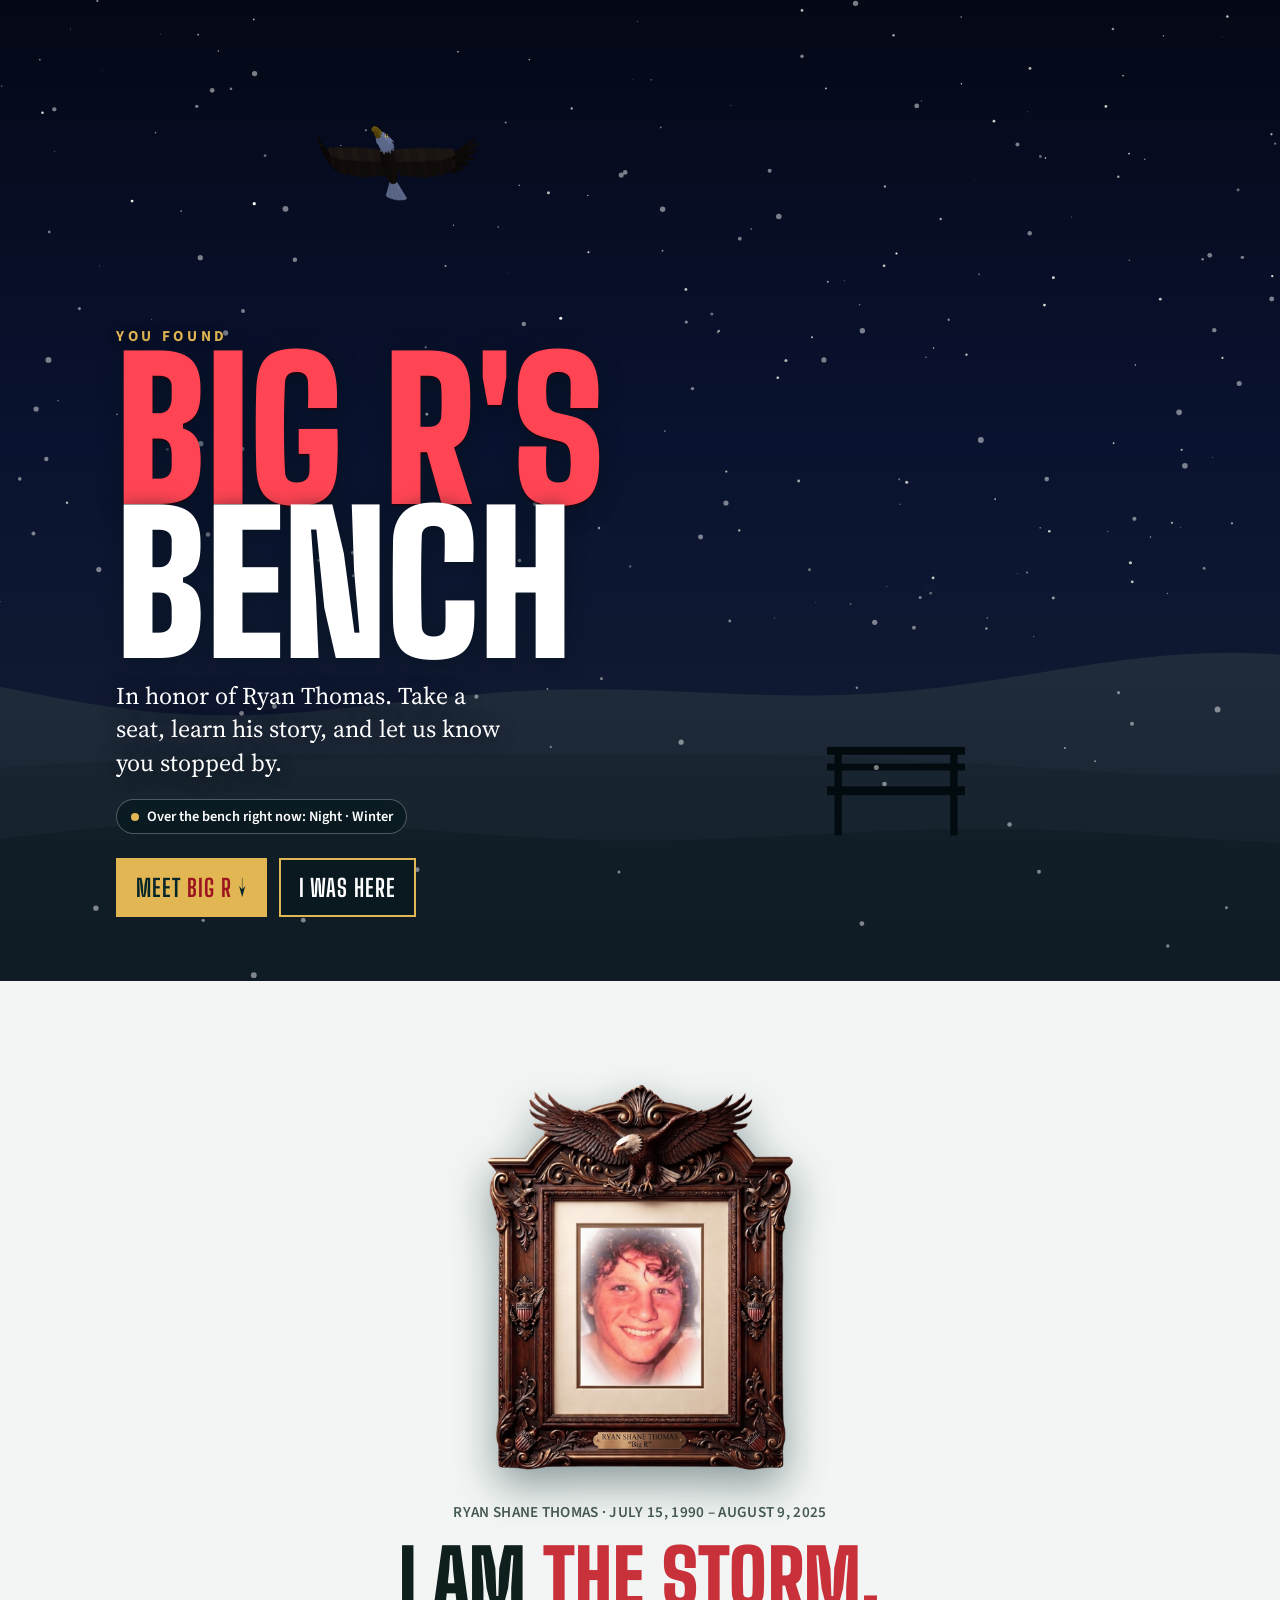
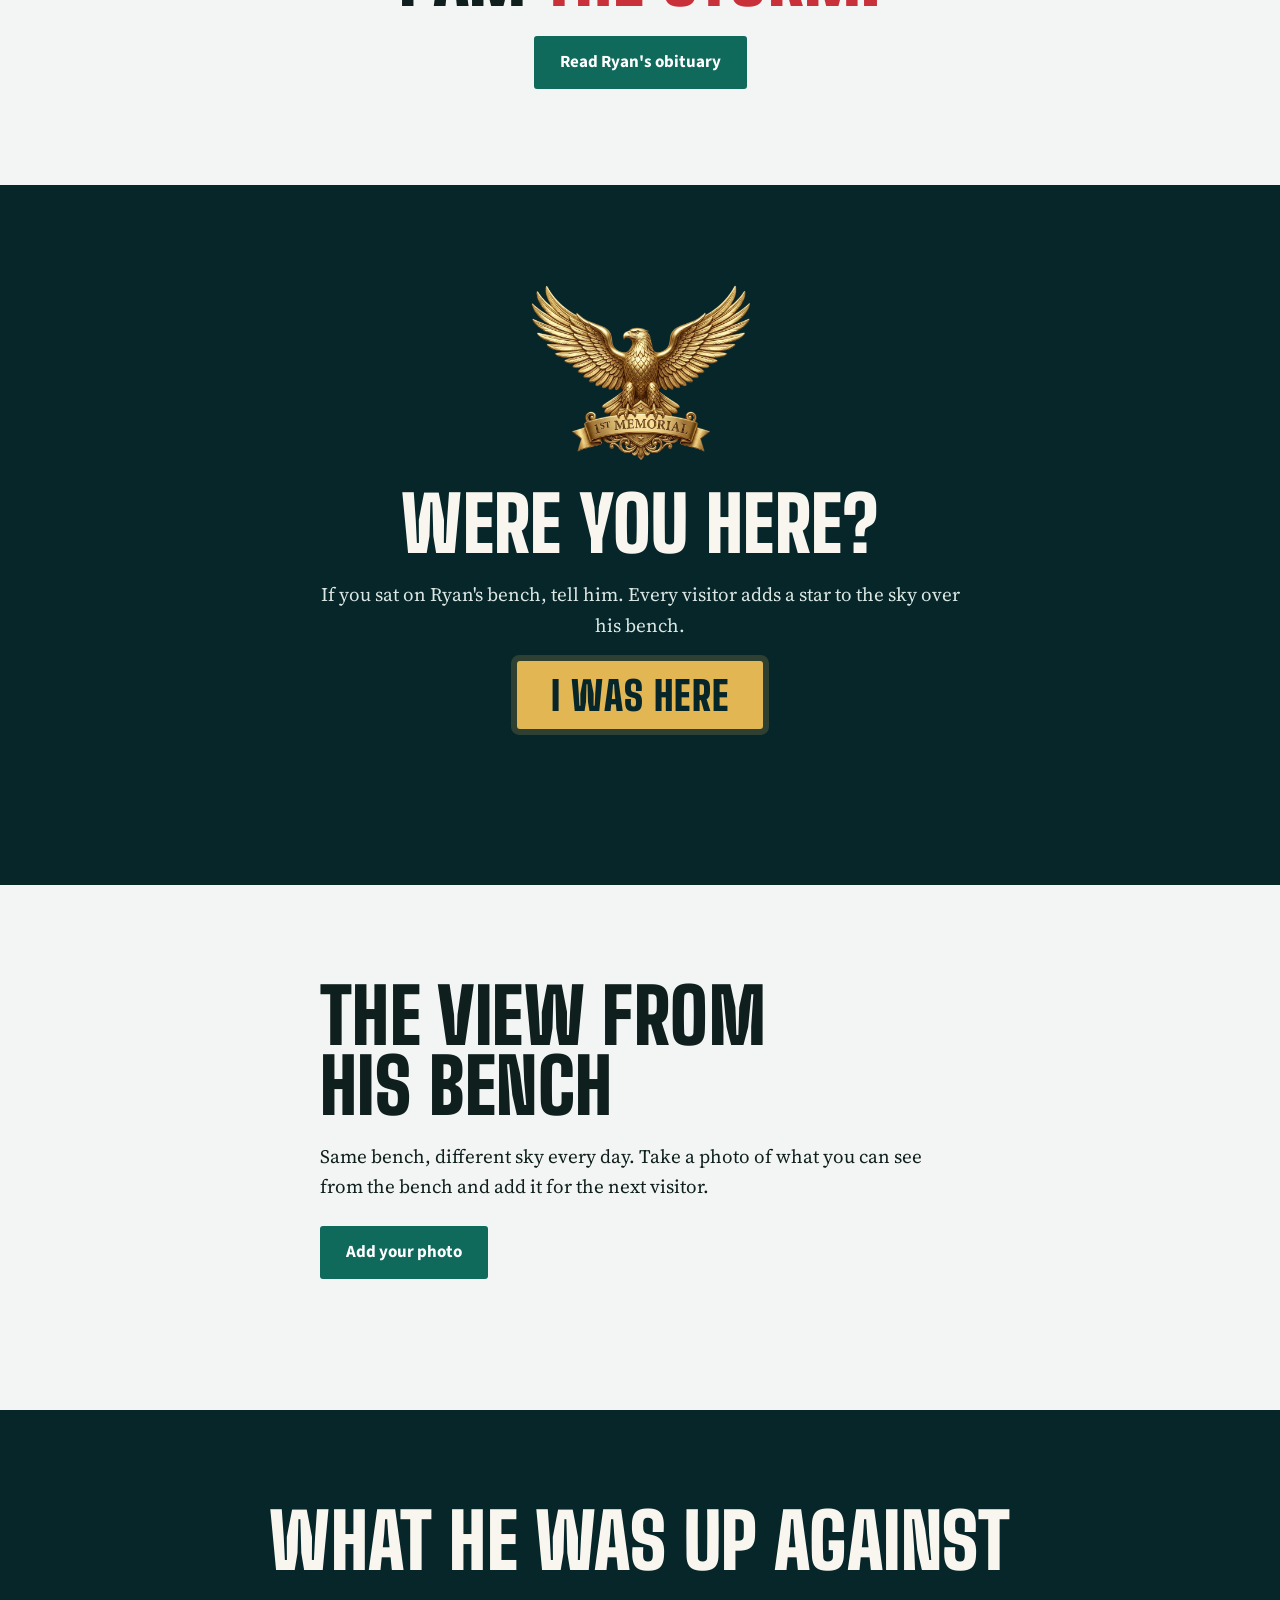
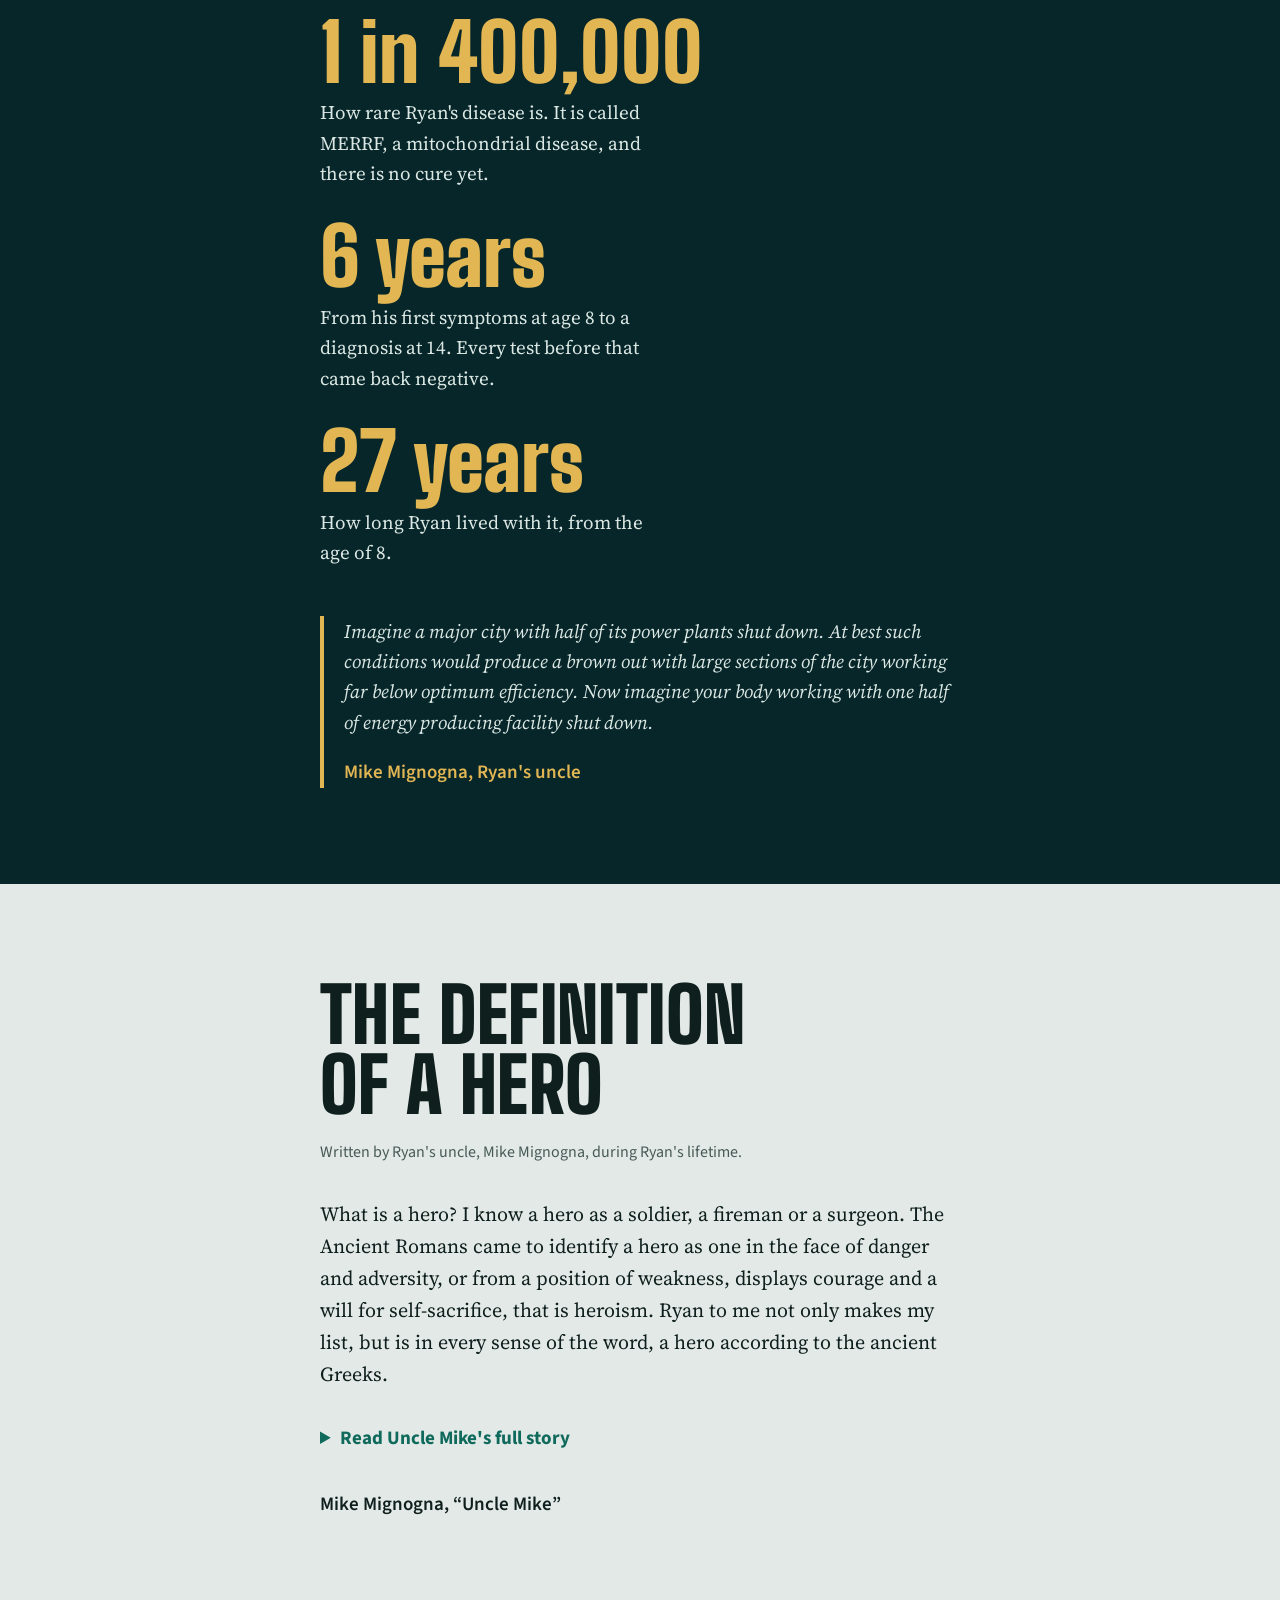
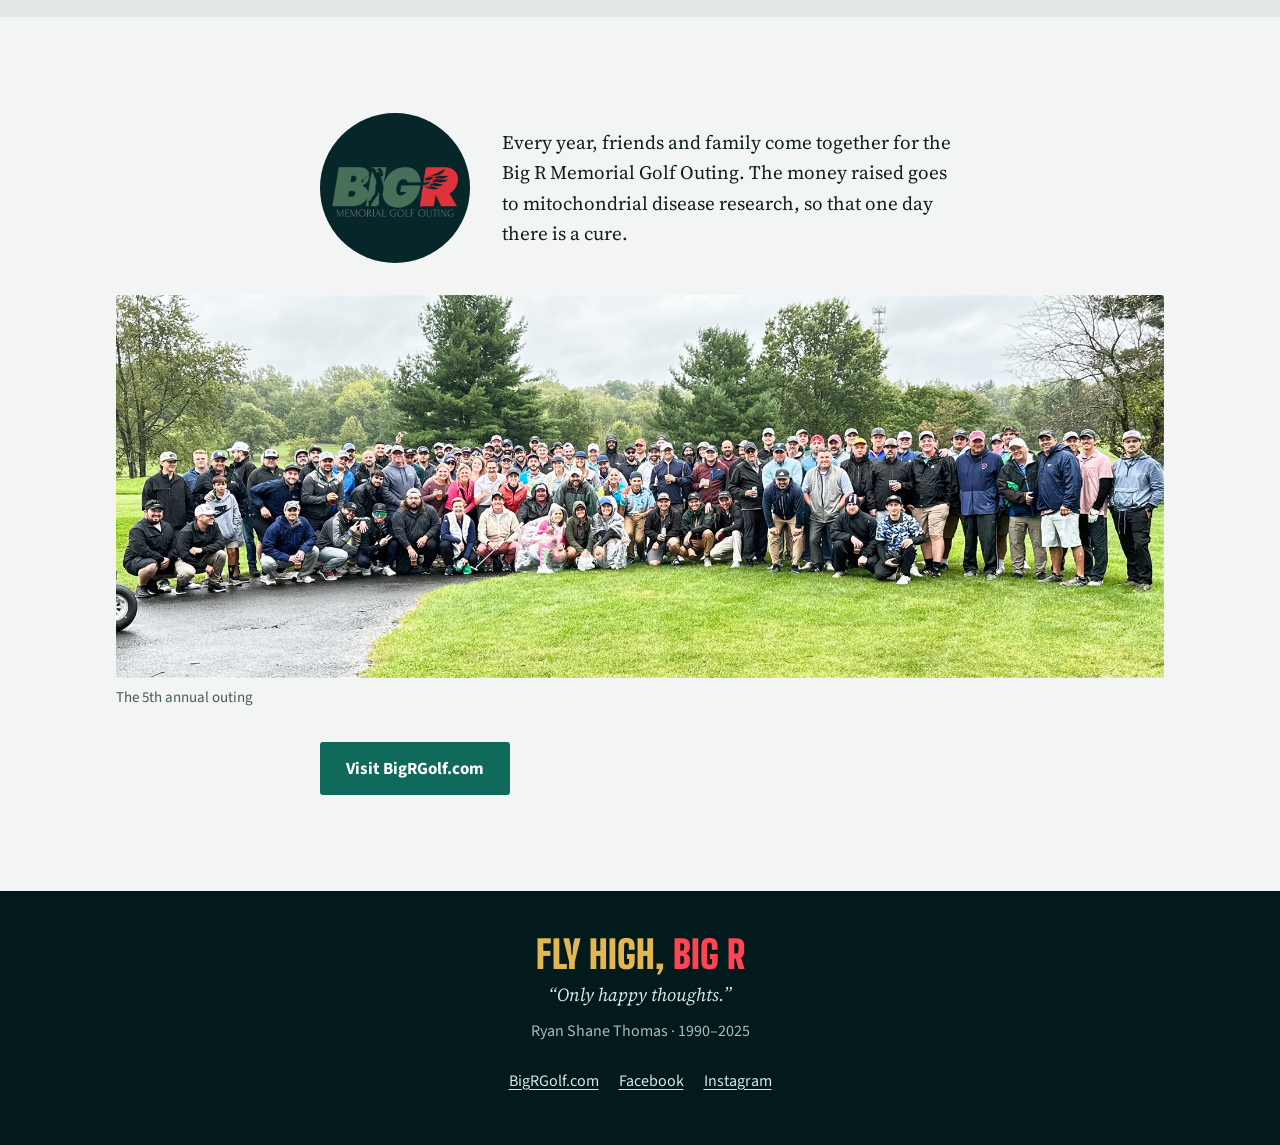
==== commit 841fc71c: "Add files via upload" ====
--- a/index.html
+++ b/index.html
@@ -193,6 +193,6 @@
 
 <script src="site-config.js?v=14"></script>
 <script src="eagle.js?v=14"></script>
-<script src="script.js?v=14"></script>
+<script src="script.js?v=15"></script>
 </body>
 </html>
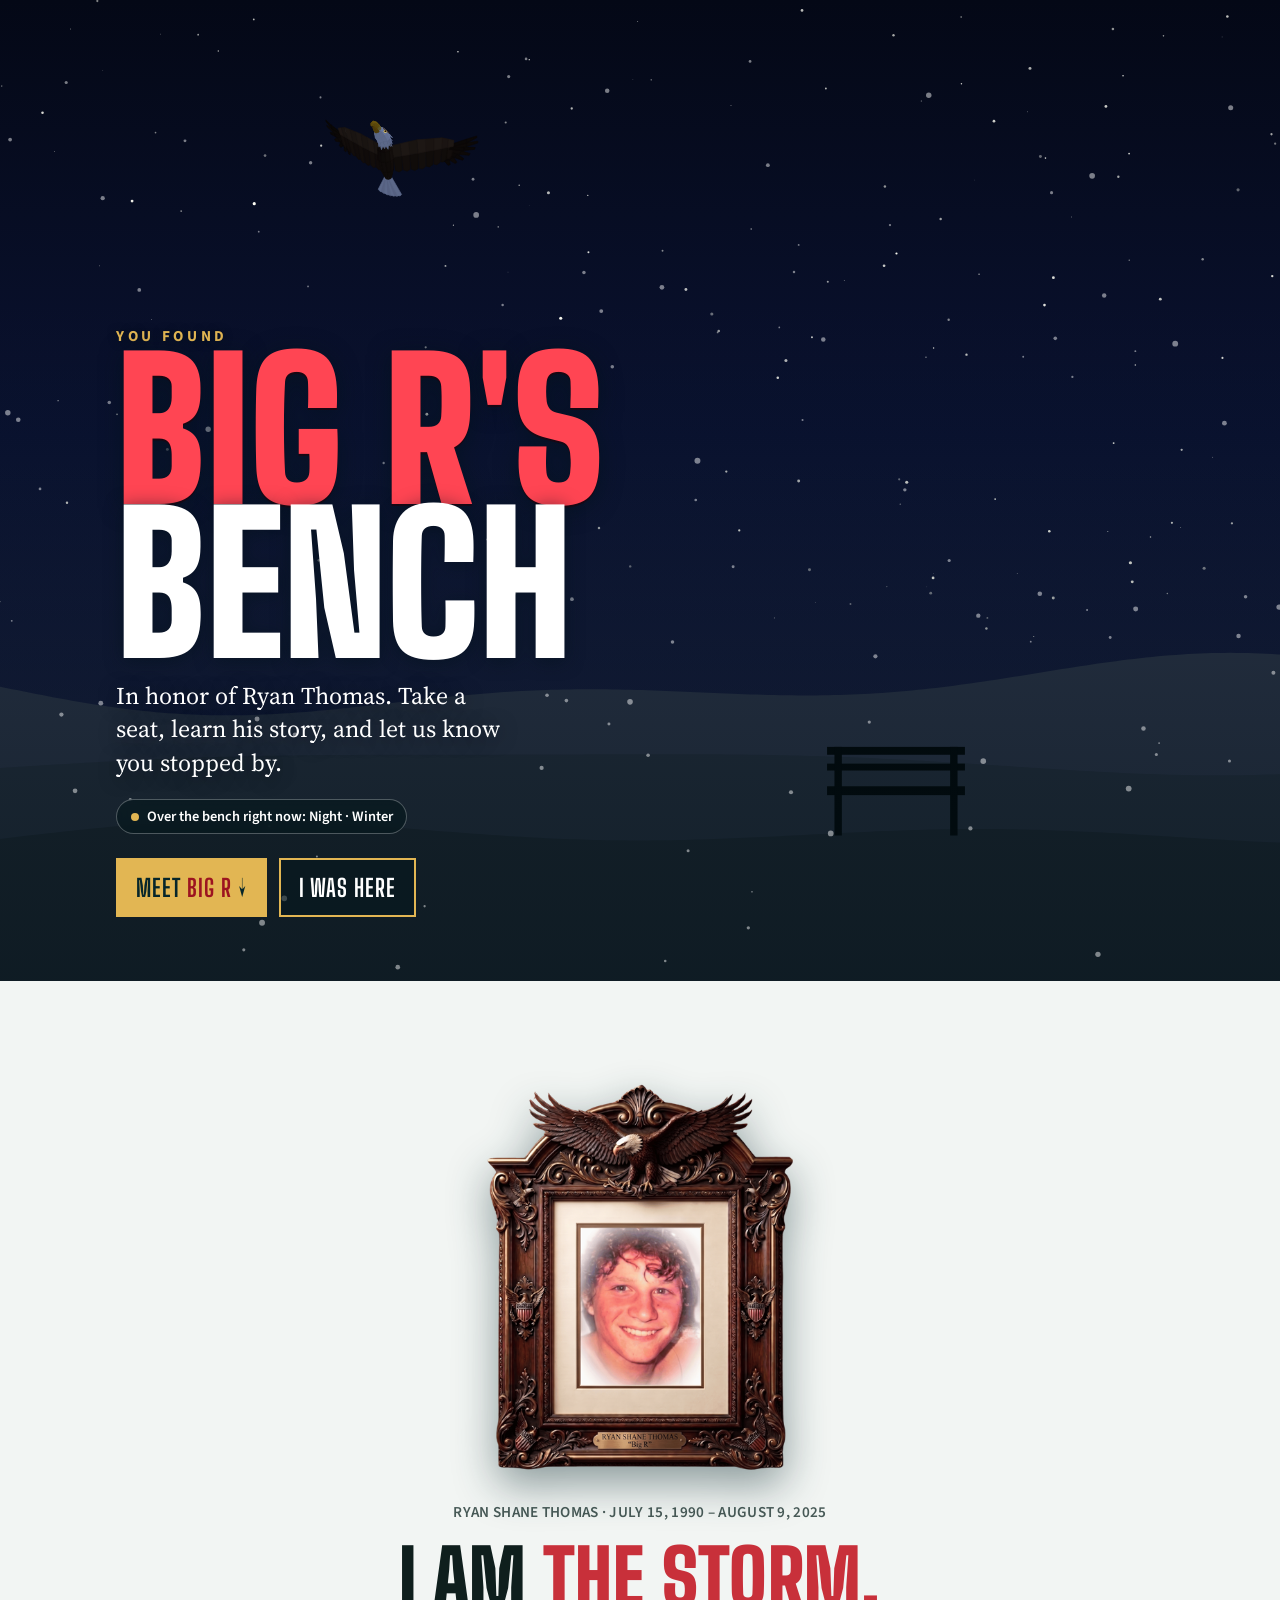
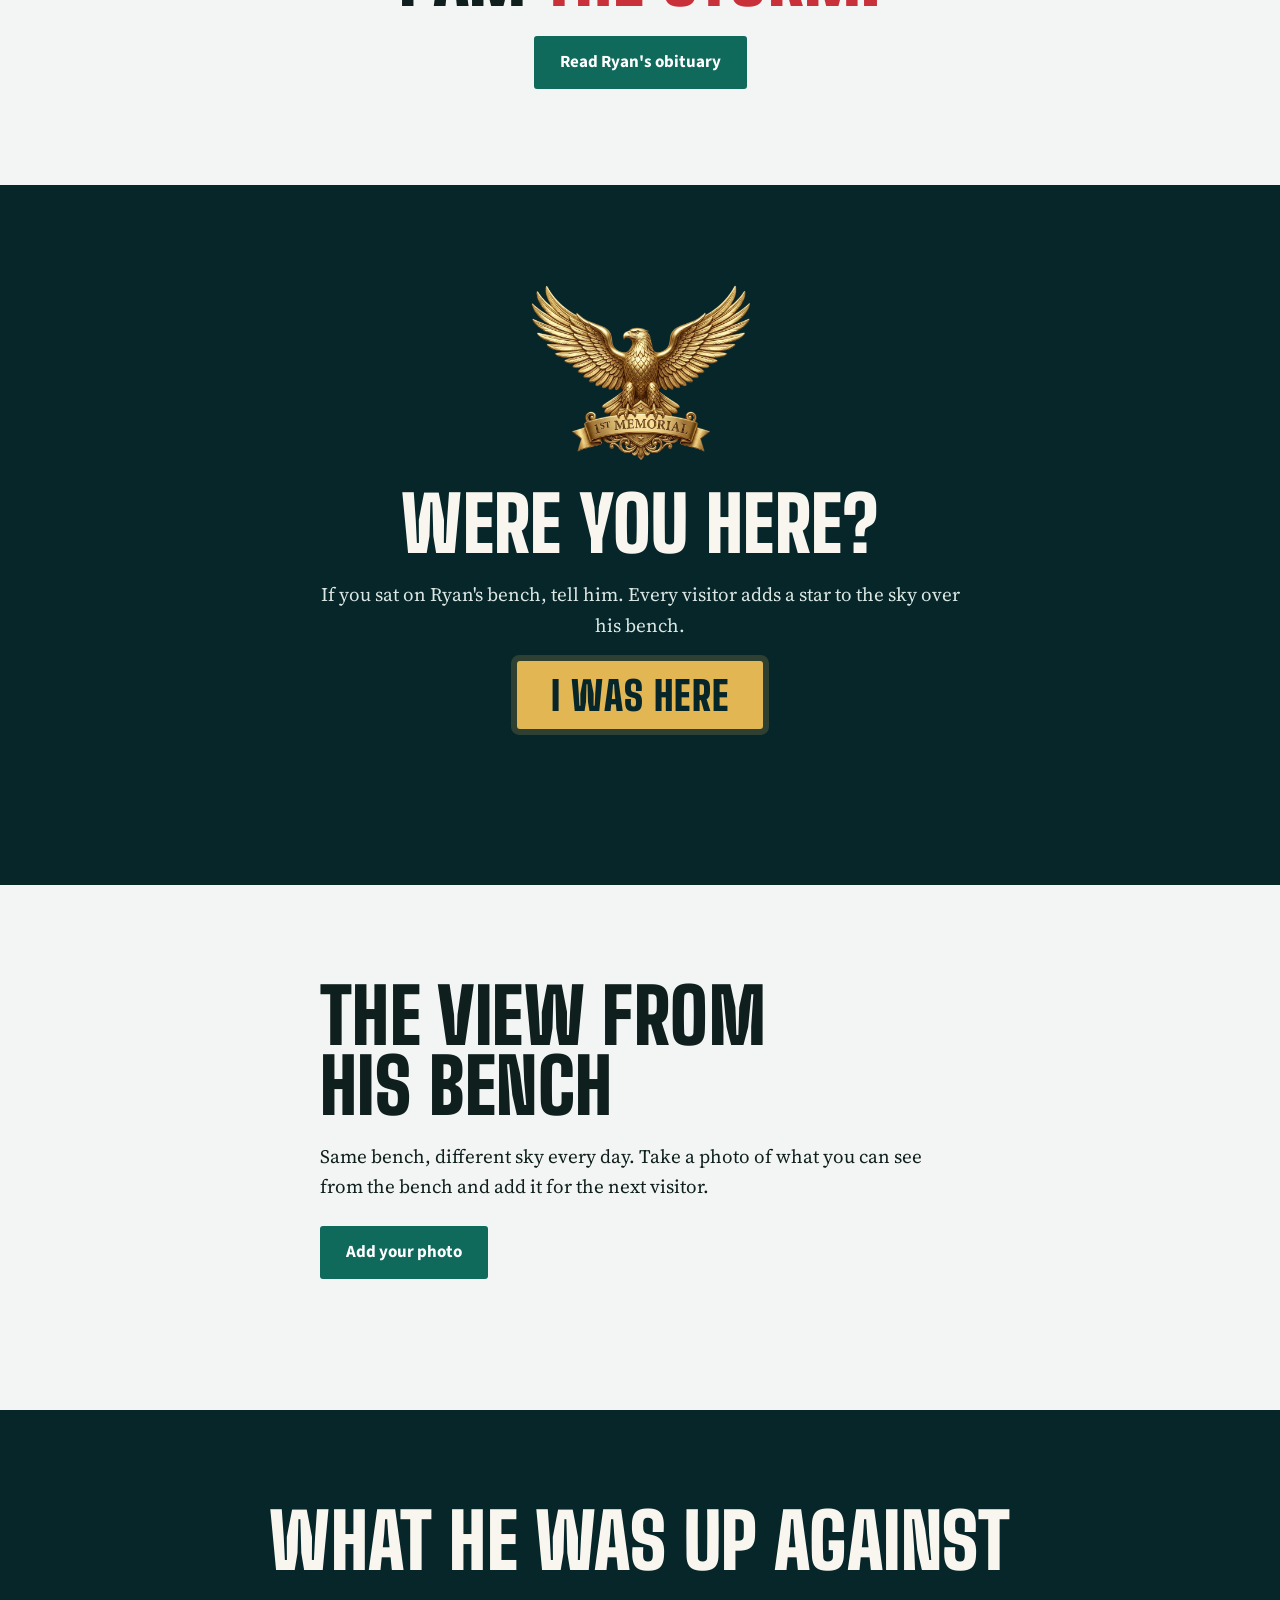
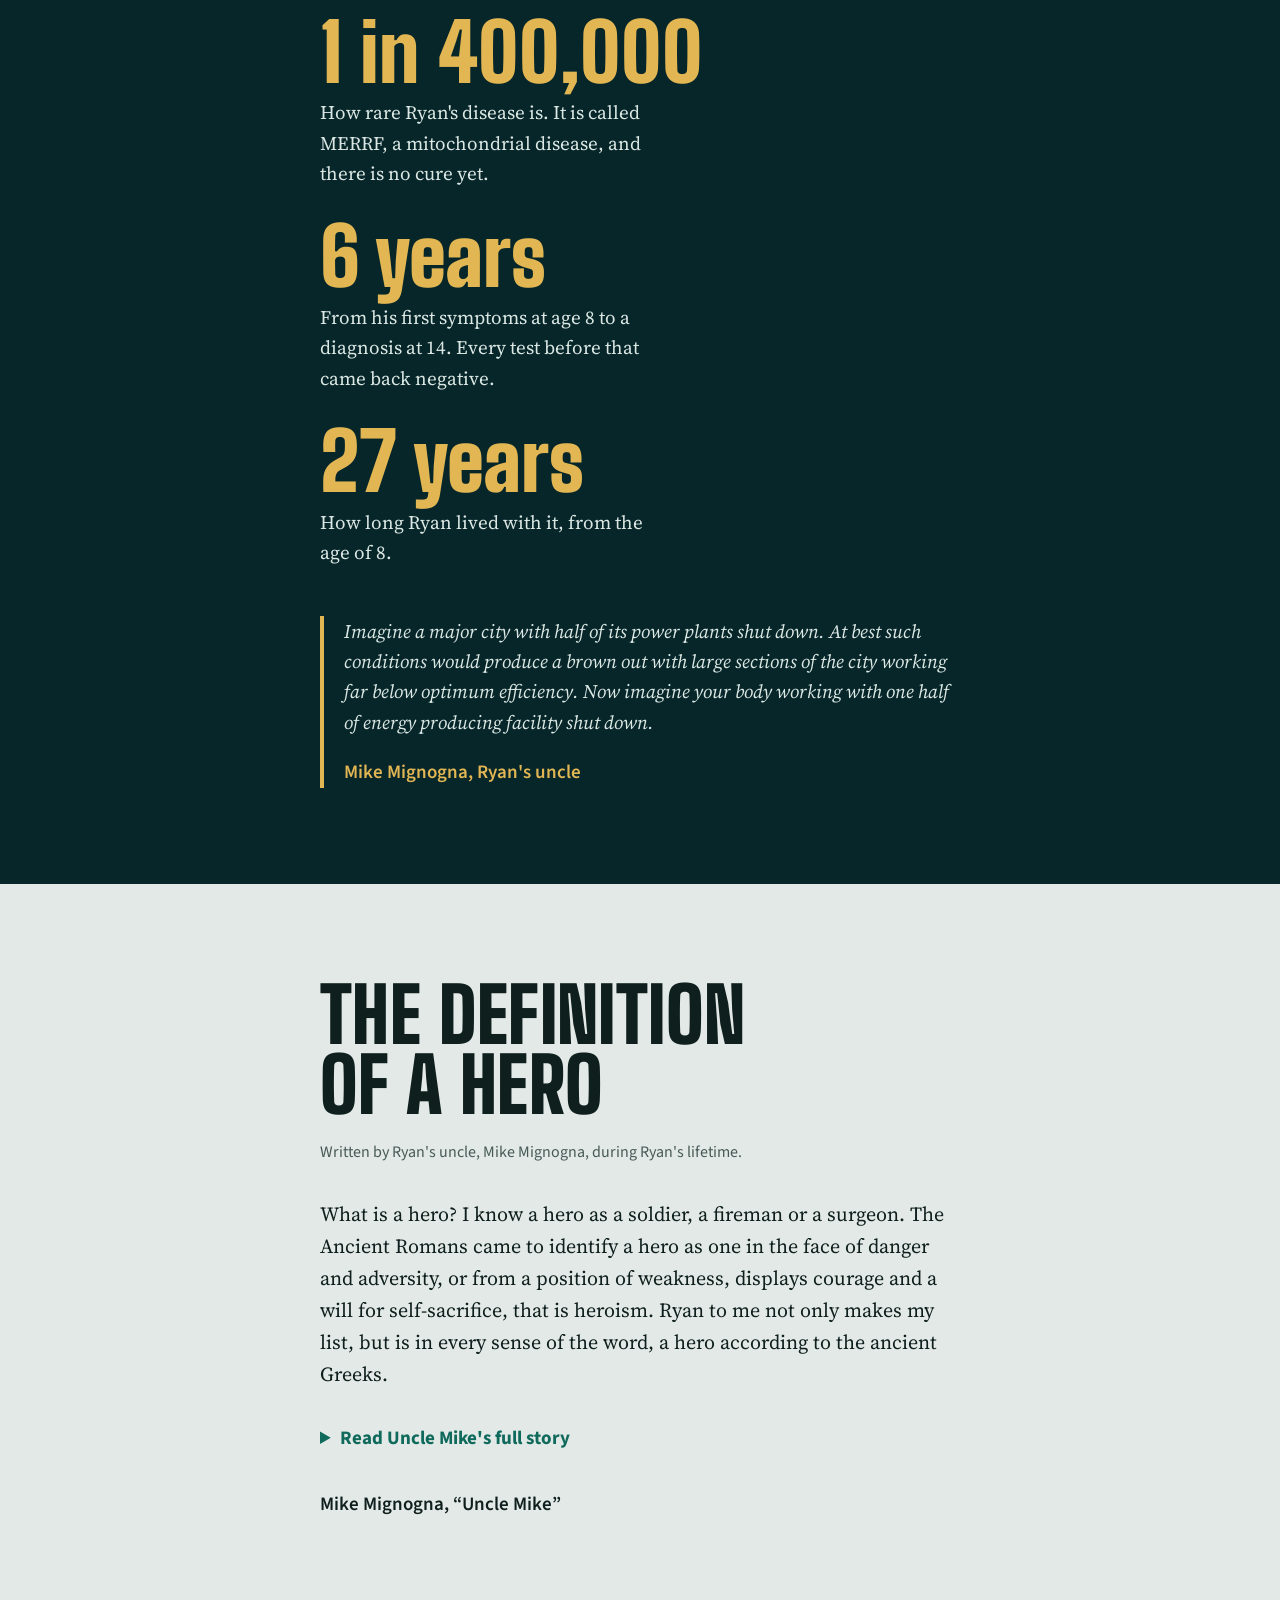
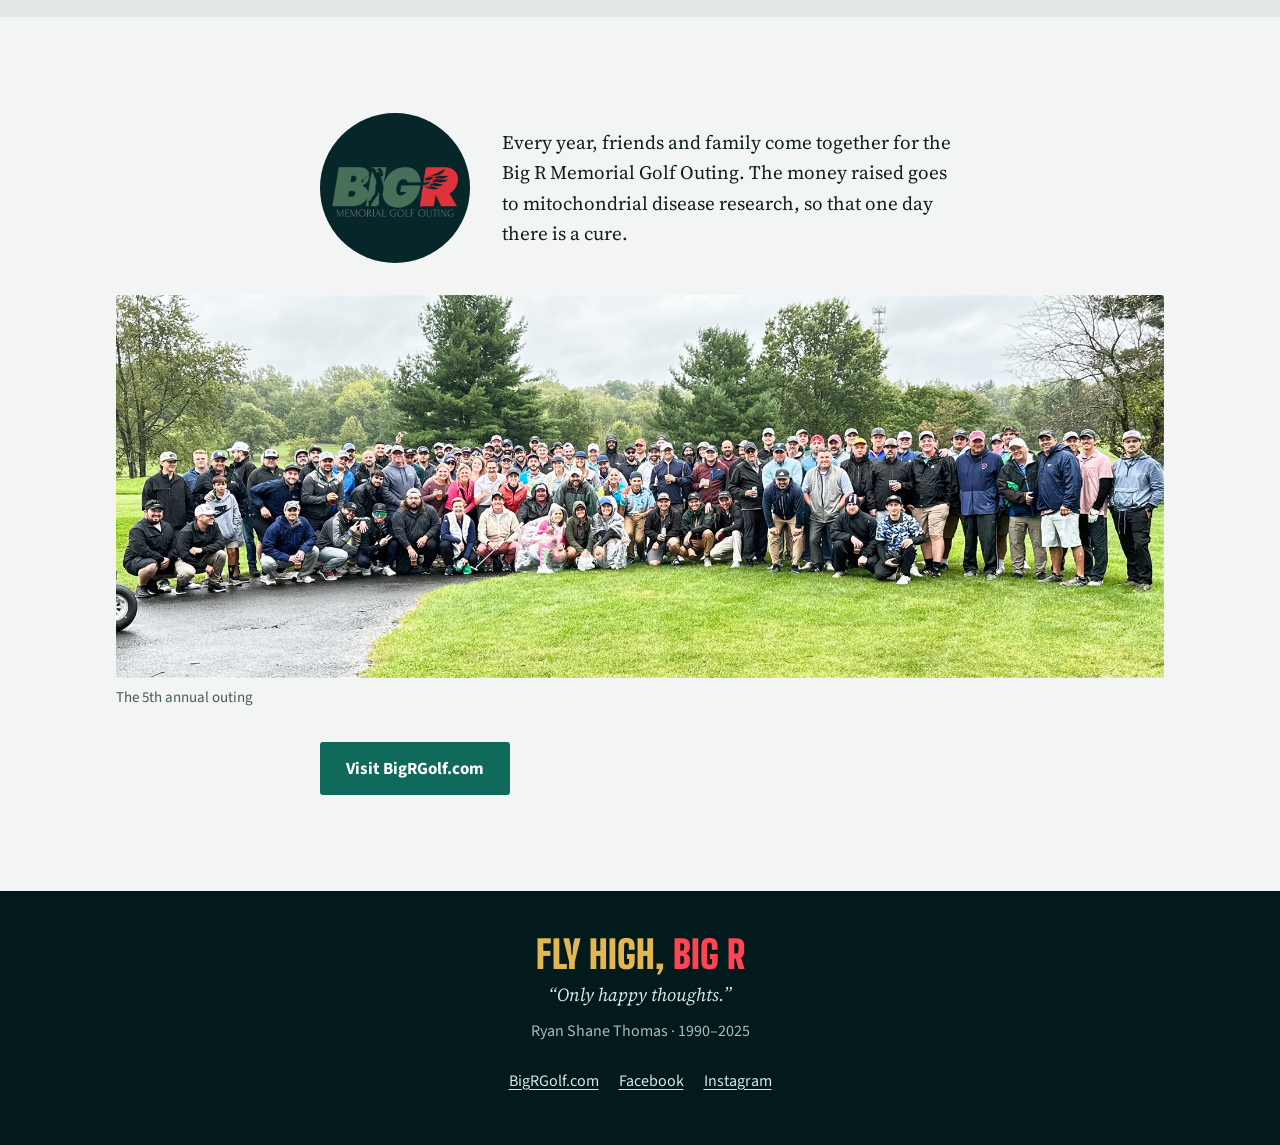
==== commit 0a82f664: "Add files via upload" ====
--- a/index.html
+++ b/index.html
@@ -193,6 +193,6 @@
 
 <script src="site-config.js?v=14"></script>
 <script src="eagle.js?v=14"></script>
-<script src="script.js?v=15"></script>
+<script src="script.js?v=16"></script>
 </body>
 </html>
